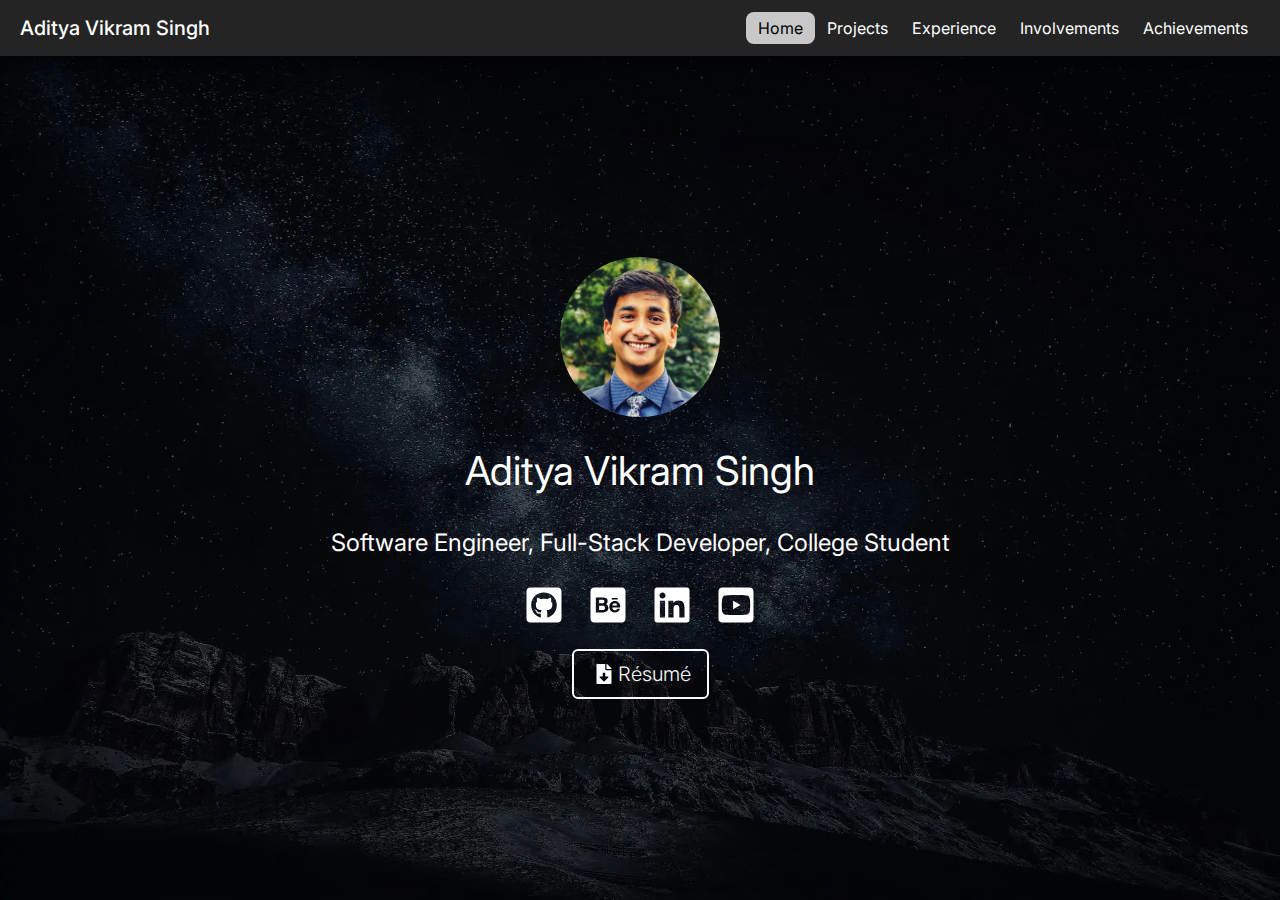
==== index.html @ 149cc564 "modified the project structure and contents" ====
<!doctype html>
<html lang="en">

<head>
    <script async
        type="text/javascript">/*! modernizr 3.6.0 (Custom Build) | MIT *
* https://modernizr.com/download/?-webp-setclasses !*/
            !function (e, A, n) { function o(e, A) { return typeof e === A } function a(e) { var A = u.className, n = l._config.classPrefix || ""; if (c && (A = A.baseVal), l._config.enableJSClass) { var o = new RegExp("(^|\\s)" + n + "no-js(\\s|$)"); A = A.replace(o, "$1" + n + "js$2") } l._config.enableClasses && (A += " " + n + e.join(" " + n), c ? u.className.baseVal = A : u.className = A) } function t(e, A) { if ("object" == typeof e) for (var n in e) f(e, n) && t(n, e[n]); else { var o = (e = e.toLowerCase()).split("."), i = l[o[0]]; if (2 == o.length && (i = i[o[1]]), void 0 !== i) return l; A = "function" == typeof A ? A() : A, 1 == o.length ? l[o[0]] = A : (!l[o[0]] || l[o[0]] instanceof Boolean || (l[o[0]] = new Boolean(l[o[0]])), l[o[0]][o[1]] = A), a([(A && 0 != A ? "" : "no-") + o.join("-")]), l._trigger(e, A) } return l } var i = [], s = [], r = { _version: "3.6.0", _config: { classPrefix: "", enableClasses: !0, enableJSClass: !0, usePrefixes: !0 }, _q: [], on: function (e, A) { var n = this; setTimeout((function () { A(n[e]) }), 0) }, addTest: function (e, A, n) { s.push({ name: e, fn: A, options: n }) }, addAsyncTest: function (e) { s.push({ name: null, fn: e }) } }, l = function () { }; l.prototype = r, l = new l; var f, u = A.documentElement, c = "svg" === u.nodeName.toLowerCase(); !function () { var e = {}.hasOwnProperty; f = o(e, "undefined") || o(e.call, "undefined") ? function (e, A) { return A in e && o(e.constructor.prototype[A], "undefined") } : function (A, n) { return e.call(A, n) } }(), r._l = {}, r.on = function (e, A) { this._l[e] || (this._l[e] = []), this._l[e].push(A), l.hasOwnProperty(e) && setTimeout((function () { l._trigger(e, l[e]) }), 0) }, r._trigger = function (e, A) { if (this._l[e]) { var n = this._l[e]; setTimeout((function () { var e; for (e = 0; e < n.length; e++)(0, n[e])(A) }), 0), delete this._l[e] } }, l._q.push((function () { r.addTest = t })), l.addAsyncTest((function () { function e(e, A, n) { function o(A) { var o = !(!A || "load" !== A.type) && 1 == a.width; t(e, "webp" === e && o ? new Boolean(o) : o), n && n(A) } var a = new Image; a.onerror = o, a.onload = o, a.src = A } var A = [{ uri: "[data-uri]", name: "webp" }, { uri: "[data-uri]", name: "webp.alpha" }, { uri: "[data-uri]", name: "webp.animation" }, { uri: "[data-uri]", name: "webp.lossless" }], n = A.shift(); e(n.name, n.uri, (function (n) { if (n && "load" === n.type) for (var o = 0; o < A.length; o++)e(A[o].name, A[o].uri) })) })), function () { var e, A, n, a, t, r; for (var f in s) if (s.hasOwnProperty(f)) { if (e = [], (A = s[f]).name && (e.push(A.name.toLowerCase()), A.options && A.options.aliases && A.options.aliases.length)) for (n = 0; n < A.options.aliases.length; n++)e.push(A.options.aliases[n].toLowerCase()); for (a = o(A.fn, "function") ? A.fn() : A.fn, t = 0; t < e.length; t++)1 === (r = e[t].split(".")).length ? l[r[0]] = a : (!l[r[0]] || l[r[0]] instanceof Boolean || (l[r[0]] = new Boolean(l[r[0]])), l[r[0]][r[1]] = a), i.push((a ? "" : "no-") + r.join("-")) } }(), a(i), delete r.addTest, delete r.addAsyncTest; for (var p = 0; p < l._q.length; p++)l._q[p](); e.Modernizr = l }(window, document)</script>
    <meta charset="utf-8" />
    <meta name="viewport" content="width=device-width,initial-scale=1" />
    <meta name="author" content="Amila Viraj" />
    <meta name="theme-color" content="#222222" />
    <meta
            name="keywords"
            content="Amila Viraj, Amila Viraj AI, Amila Viraj UB, Amila Viraj UoM, 
            Amila Viraj Buffalo, Amila Viraj New York, Amila Viraj SUNY Buffalo, Amila Viraj USA, 
            Amila Viraj UOM, Amila Viraj Website, Amila V, Amila Lunuwila, Amila Viraj Data Science, 
            Amila Viraj America, Amila Viraj Moratuwa, Amila Viraj Sri Lanka, Amila Viraj Computer Science, 
            Amila Viraj Mathematics"
        />
    <meta name="title" property="og:title" content="Amila Viraj" />
    <meta
            name="description"
            property="og:description"
            content="Amila Viraj. Industrial Engineering - Data Science @ SUNY at Buffalo New York, Senior Lead Engineer - Data Science @ BCommercial Bank of Ceylon PLC, 
            I'm actively searching for a very good opportunity in the field of Data Science, Machine Learning, and Artificial Intelligence in USA."
        />
    <meta property="og:type" content="website" />
    <meta name="image" property="og:image" content="https://www.amilaviraj.me/media/jpg/brooklyn-bridge-me.jpg" />
    <link rel="icon" href="/favicon.ico" />
    <meta name="theme-color" content="#000000" />
    <meta
            name="keywords"
            content="Amila Viraj, Amila Viraj AI, Amila Viraj UB, Amila Viraj UoM, 
            Amila Viraj Buffalo, Amila Viraj New York, Amila Viraj SUNY Buffalo, Amila Viraj USA, 
            Amila Viraj UOM, Amila Viraj Website, Amila V, Amila Lunuwila, Amila Viraj Data Science, 
            Amila Viraj America, Amila Viraj Moratuwa, Amila Viraj Sri Lanka, Amila Viraj Computer Science, 
            Amila Viraj Mathematics"
        />
    <meta
        name="description"
        content="Amila Viraj. Industrial Engineering - Data Science @ SUNY at Buffalo New York, Senior Lead Engineer - Data Science @ BCommercial Bank of Ceylon PLC, 
        I'm actively searching for a very good opportunity in the field of Data Science, Machine Learning, and Artificial Intelligence in USA."
    />
    <link rel="apple-touch-icon" href="/logo192.png" />
    <link rel="manifest" href="/manifest.json" />
    <title>Aditya Vikram Singh</title>
    <script defer="defer" src="/static/js/main.90ce9d5d.js"></script>
    <link href="/static/css/main.d6665fc9.css" rel="stylesheet">
</head>

<body><noscript>You need to enable JavaScript to run this app.</noscript>
    <div id="root"></div>
</body>

</html>
---- static/css/main.d6665fc9.css ----
@charset "UTF-8";@import url(https://fonts.googleapis.com/css2?family=Inter&family=Lexend&display=swap);body{-webkit-font-smoothing:antialiased;-moz-osx-font-smoothing:grayscale;font-family:Inter,sans-serif!important}/*!
 * Bootstrap  v5.2.3 (https://getbootstrap.com/)
 * Copyright 2011-2022 The Bootstrap Authors
 * Copyright 2011-2022 Twitter, Inc.
 * Licensed under MIT (https://github.com/twbs/bootstrap/blob/main/LICENSE)
 */:root{--bs-blue:#0d6efd;--bs-indigo:#6610f2;--bs-purple:#6f42c1;--bs-pink:#d63384;--bs-red:#dc3545;--bs-orange:#fd7e14;--bs-yellow:#ffc107;--bs-green:#198754;--bs-teal:#20c997;--bs-cyan:#0dcaf0;--bs-black:#000;--bs-white:#fff;--bs-gray:#6c757d;--bs-gray-dark:#343a40;--bs-gray-100:#f8f9fa;--bs-gray-200:#e9ecef;--bs-gray-300:#dee2e6;--bs-gray-400:#ced4da;--bs-gray-500:#adb5bd;--bs-gray-600:#6c757d;--bs-gray-700:#495057;--bs-gray-800:#343a40;--bs-gray-900:#212529;--bs-primary:#0d6efd;--bs-secondary:#6c757d;--bs-success:#198754;--bs-info:#0dcaf0;--bs-warning:#ffc107;--bs-danger:#dc3545;--bs-light:#f8f9fa;--bs-dark:#212529;--bs-primary-rgb:13,110,253;--bs-secondary-rgb:108,117,125;--bs-success-rgb:25,135,84;--bs-info-rgb:13,202,240;--bs-warning-rgb:255,193,7;--bs-danger-rgb:220,53,69;--bs-light-rgb:248,249,250;--bs-dark-rgb:33,37,41;--bs-white-rgb:255,255,255;--bs-black-rgb:0,0,0;--bs-body-color-rgb:33,37,41;--bs-body-bg-rgb:255,255,255;--bs-font-sans-serif:system-ui,-apple-system,"Segoe UI",Roboto,"Helvetica Neue","Noto Sans","Liberation Sans",Arial,sans-serif,"Apple Color Emoji","Segoe UI Emoji","Segoe UI Symbol","Noto Color Emoji";--bs-font-monospace:SFMono-Regular,Menlo,Monaco,Consolas,"Liberation Mono","Courier New",monospace;--bs-gradient:linear-gradient(180deg,hsla(0,0%,100%,.15),hsla(0,0%,100%,0));--bs-body-font-family:var(--bs-font-sans-serif);--bs-body-font-size:1rem;--bs-body-font-weight:400;--bs-body-line-height:1.5;--bs-body-color:#212529;--bs-body-bg:#fff;--bs-border-width:1px;--bs-border-style:solid;--bs-border-color:#dee2e6;--bs-border-color-translucent:rgba(0,0,0,.175);--bs-border-radius:0.375rem;--bs-border-radius-sm:0.25rem;--bs-border-radius-lg:0.5rem;--bs-border-radius-xl:1rem;--bs-border-radius-2xl:2rem;--bs-border-radius-pill:50rem;--bs-link-color:#0d6efd;--bs-link-hover-color:#0a58ca;--bs-code-color:#d63384;--bs-highlight-bg:#fff3cd}*,:after,:before{box-sizing:border-box}@media (prefers-reduced-motion:no-preference){:root{scroll-behavior:smooth}}body{-webkit-text-size-adjust:100%;-webkit-tap-highlight-color:transparent;background-color:#fff;background-color:var(--bs-body-bg);color:#212529;color:var(--bs-body-color);font-family:system-ui,-apple-system,Segoe UI,Roboto,Helvetica Neue,Noto Sans,Liberation Sans,Arial,sans-serif,Apple Color Emoji,Segoe UI Emoji,Segoe UI Symbol,Noto Color Emoji;font-family:var(--bs-body-font-family);font-size:1rem;font-size:var(--bs-body-font-size);font-weight:400;font-weight:var(--bs-body-font-weight);line-height:1.5;line-height:var(--bs-body-line-height);margin:0;text-align:var(--bs-body-text-align)}hr{border:0;border-top:1px solid;color:inherit;margin:1rem 0;opacity:.25}.h1,.h2,.h3,.h4,.h5,.h6,h1,h2,h3,h4,h5,h6{font-weight:500;line-height:1.2;margin-bottom:.5rem;margin-top:0}.h1,h1{font-size:calc(1.375rem + 1.5vw)}@media (min-width:1200px){.h1,h1{font-size:2.5rem}}.h2,h2{font-size:calc(1.325rem + .9vw)}@media (min-width:1200px){.h2,h2{font-size:2rem}}.h3,h3{font-size:calc(1.3rem + .6vw)}@media (min-width:1200px){.h3,h3{font-size:1.75rem}}.h4,h4{font-size:calc(1.275rem + .3vw)}@media (min-width:1200px){.h4,h4{font-size:1.5rem}}.h5,h5{font-size:1.25rem}.h6,h6{font-size:1rem}p{margin-bottom:1rem;margin-top:0}abbr[title]{cursor:help;-webkit-text-decoration:underline dotted;text-decoration:underline dotted;-webkit-text-decoration-skip-ink:none;text-decoration-skip-ink:none}address{font-style:normal;line-height:inherit;margin-bottom:1rem}ol,ul{padding-left:2rem}dl,ol,ul{margin-bottom:1rem;margin-top:0}ol ol,ol ul,ul ol,ul ul{margin-bottom:0}dt{font-weight:700}dd{margin-bottom:.5rem;margin-left:0}blockquote{margin:0 0 1rem}b,strong{font-weight:bolder}.small,small{font-size:.875em}.mark,mark{background-color:#fff3cd;background-color:var(--bs-highlight-bg);padding:.1875em}sub,sup{font-size:.75em;line-height:0;position:relative;vertical-align:initial}sub{bottom:-.25em}sup{top:-.5em}a{color:#0d6efd;color:var(--bs-link-color);text-decoration:underline}a:hover{color:#0a58ca;color:var(--bs-link-hover-color)}a:not([href]):not([class]),a:not([href]):not([class]):hover{color:inherit;text-decoration:none}code,kbd,pre,samp{font-family:SFMono-Regular,Menlo,Monaco,Consolas,Liberation Mono,Courier New,monospace;font-family:var(--bs-font-monospace);font-size:1em}pre{display:block;font-size:.875em;margin-bottom:1rem;margin-top:0;overflow:auto}pre code{color:inherit;font-size:inherit;word-break:normal}code{word-wrap:break-word;color:#d63384;color:var(--bs-code-color);font-size:.875em}a>code{color:inherit}kbd{background-color:#212529;background-color:var(--bs-body-color);border-radius:.25rem;color:#fff;color:var(--bs-body-bg);font-size:.875em;padding:.1875rem .375rem}kbd kbd{font-size:1em;padding:0}figure{margin:0 0 1rem}img,svg{vertical-align:middle}table{border-collapse:collapse;caption-side:bottom}caption{color:#6c757d;padding-bottom:.5rem;padding-top:.5rem;text-align:left}th{text-align:inherit;text-align:-webkit-match-parent}tbody,td,tfoot,th,thead,tr{border:0 solid;border-color:inherit}label{display:inline-block}button{border-radius:0}button:focus:not(:focus-visible){outline:0}button,input,optgroup,select,textarea{font-family:inherit;font-size:inherit;line-height:inherit;margin:0}button,select{text-transform:none}[role=button]{cursor:pointer}select{word-wrap:normal}select:disabled{opacity:1}[list]:not([type=date]):not([type=datetime-local]):not([type=month]):not([type=week]):not([type=time])::-webkit-calendar-picker-indicator{display:none!important}[type=button],[type=reset],[type=submit],button{-webkit-appearance:button}[type=button]:not(:disabled),[type=reset]:not(:disabled),[type=submit]:not(:disabled),button:not(:disabled){cursor:pointer}::-moz-focus-inner{border-style:none;padding:0}textarea{resize:vertical}fieldset{border:0;margin:0;min-width:0;padding:0}legend{float:left;font-size:calc(1.275rem + .3vw);line-height:inherit;margin-bottom:.5rem;padding:0;width:100%}@media (min-width:1200px){legend{font-size:1.5rem}}legend+*{clear:left}::-webkit-datetime-edit-day-field,::-webkit-datetime-edit-fields-wrapper,::-webkit-datetime-edit-hour-field,::-webkit-datetime-edit-minute,::-webkit-datetime-edit-month-field,::-webkit-datetime-edit-text,::-webkit-datetime-edit-year-field{padding:0}::-webkit-inner-spin-button{height:auto}[type=search]{-webkit-appearance:textfield;outline-offset:-2px}::-webkit-search-decoration{-webkit-appearance:none}::-webkit-color-swatch-wrapper{padding:0}::-webkit-file-upload-button{-webkit-appearance:button;font:inherit}::file-selector-button{-webkit-appearance:button;font:inherit}output{display:inline-block}iframe{border:0}summary{cursor:pointer;display:list-item}progress{vertical-align:initial}[hidden]{display:none!important}.lead{font-size:1.25rem;font-weight:300}.display-1{font-size:calc(1.625rem + 4.5vw);font-weight:300;line-height:1.2}@media (min-width:1200px){.display-1{font-size:5rem}}.display-2{font-size:calc(1.575rem + 3.9vw);font-weight:300;line-height:1.2}@media (min-width:1200px){.display-2{font-size:4.5rem}}.display-3{font-size:calc(1.525rem + 3.3vw);font-weight:300;line-height:1.2}@media (min-width:1200px){.display-3{font-size:4rem}}.display-4{font-size:calc(1.475rem + 2.7vw);font-weight:300;line-height:1.2}@media (min-width:1200px){.display-4{font-size:3.5rem}}.display-5{font-size:calc(1.425rem + 2.1vw);font-weight:300;line-height:1.2}@media (min-width:1200px){.display-5{font-size:3rem}}.display-6{font-size:calc(1.375rem + 1.5vw);font-weight:300;line-height:1.2}@media (min-width:1200px){.display-6{font-size:2.5rem}}.list-inline,.list-unstyled{list-style:none;padding-left:0}.list-inline-item{display:inline-block}.list-inline-item:not(:last-child){margin-right:.5rem}.initialism{font-size:.875em;text-transform:uppercase}.blockquote{font-size:1.25rem;margin-bottom:1rem}.blockquote>:last-child{margin-bottom:0}.blockquote-footer{color:#6c757d;font-size:.875em;margin-bottom:1rem;margin-top:-1rem}.blockquote-footer:before{content:"— "}.img-fluid,.img-thumbnail{height:auto;max-width:100%}.img-thumbnail{background-color:#fff;border:1px solid #dee2e6;border:1px solid var(--bs-border-color);border-radius:.375rem;padding:.25rem}.figure{display:inline-block}.figure-img{line-height:1;margin-bottom:.5rem}.figure-caption{color:#6c757d;font-size:.875em}.container,.container-fluid,.container-lg,.container-md,.container-sm,.container-xl,.container-xxl{--bs-gutter-x:1.5rem;--bs-gutter-y:0;margin-left:auto;margin-right:auto;padding-left:calc(var(--bs-gutter-x)*.5);padding-right:calc(var(--bs-gutter-x)*.5);width:100%}@media (min-width:576px){.container,.container-sm{max-width:540px}}@media (min-width:768px){.container,.container-md,.container-sm{max-width:720px}}@media (min-width:992px){.container,.container-lg,.container-md,.container-sm{max-width:960px}}@media (min-width:1200px){.container,.container-lg,.container-md,.container-sm,.container-xl{max-width:1140px}}@media (min-width:1400px){.container,.container-lg,.container-md,.container-sm,.container-xl,.container-xxl{max-width:1320px}}.row{--bs-gutter-x:1.5rem;--bs-gutter-y:0;display:flex;flex-wrap:wrap;margin-left:calc(var(--bs-gutter-x)*-.5);margin-right:calc(var(--bs-gutter-x)*-.5);margin-top:calc(var(--bs-gutter-y)*-1)}.row>*{flex-shrink:0;margin-top:var(--bs-gutter-y);max-width:100%;padding-left:calc(var(--bs-gutter-x)*.5);padding-right:calc(var(--bs-gutter-x)*.5);width:100%}.col{flex:1 0}.row-cols-auto>*{flex:0 0 auto;width:auto}.row-cols-1>*{flex:0 0 auto;width:100%}.row-cols-2>*{flex:0 0 auto;width:50%}.row-cols-3>*{flex:0 0 auto;width:33.3333333333%}.row-cols-4>*{flex:0 0 auto;width:25%}.row-cols-5>*{flex:0 0 auto;width:20%}.row-cols-6>*{flex:0 0 auto;width:16.6666666667%}.col-auto{flex:0 0 auto;width:auto}.col-1{flex:0 0 auto;width:8.33333333%}.col-2{flex:0 0 auto;width:16.66666667%}.col-3{flex:0 0 auto;width:25%}.col-4{flex:0 0 auto;width:33.33333333%}.col-5{flex:0 0 auto;width:41.66666667%}.col-6{flex:0 0 auto;width:50%}.col-7{flex:0 0 auto;width:58.33333333%}.col-8{flex:0 0 auto;width:66.66666667%}.col-9{flex:0 0 auto;width:75%}.col-10{flex:0 0 auto;width:83.33333333%}.col-11{flex:0 0 auto;width:91.66666667%}.col-12{flex:0 0 auto;width:100%}.offset-1{margin-left:8.33333333%}.offset-2{margin-left:16.66666667%}.offset-3{margin-left:25%}.offset-4{margin-left:33.33333333%}.offset-5{margin-left:41.66666667%}.offset-6{margin-left:50%}.offset-7{margin-left:58.33333333%}.offset-8{margin-left:66.66666667%}.offset-9{margin-left:75%}.offset-10{margin-left:83.33333333%}.offset-11{margin-left:91.66666667%}.g-0,.gx-0{--bs-gutter-x:0}.g-0,.gy-0{--bs-gutter-y:0}.g-1,.gx-1{--bs-gutter-x:0.25rem}.g-1,.gy-1{--bs-gutter-y:0.25rem}.g-2,.gx-2{--bs-gutter-x:0.5rem}.g-2,.gy-2{--bs-gutter-y:0.5rem}.g-3,.gx-3{--bs-gutter-x:1rem}.g-3,.gy-3{--bs-gutter-y:1rem}.g-4,.gx-4{--bs-gutter-x:1.5rem}.g-4,.gy-4{--bs-gutter-y:1.5rem}.g-5,.gx-5{--bs-gutter-x:3rem}.g-5,.gy-5{--bs-gutter-y:3rem}@media (min-width:576px){.col-sm{flex:1 0}.row-cols-sm-auto>*{flex:0 0 auto;width:auto}.row-cols-sm-1>*{flex:0 0 auto;width:100%}.row-cols-sm-2>*{flex:0 0 auto;width:50%}.row-cols-sm-3>*{flex:0 0 auto;width:33.3333333333%}.row-cols-sm-4>*{flex:0 0 auto;width:25%}.row-cols-sm-5>*{flex:0 0 auto;width:20%}.row-cols-sm-6>*{flex:0 0 auto;width:16.6666666667%}.col-sm-auto{flex:0 0 auto;width:auto}.col-sm-1{flex:0 0 auto;width:8.33333333%}.col-sm-2{flex:0 0 auto;width:16.66666667%}.col-sm-3{flex:0 0 auto;width:25%}.col-sm-4{flex:0 0 auto;width:33.33333333%}.col-sm-5{flex:0 0 auto;width:41.66666667%}.col-sm-6{flex:0 0 auto;width:50%}.col-sm-7{flex:0 0 auto;width:58.33333333%}.col-sm-8{flex:0 0 auto;width:66.66666667%}.col-sm-9{flex:0 0 auto;width:75%}.col-sm-10{flex:0 0 auto;width:83.33333333%}.col-sm-11{flex:0 0 auto;width:91.66666667%}.col-sm-12{flex:0 0 auto;width:100%}.offset-sm-0{margin-left:0}.offset-sm-1{margin-left:8.33333333%}.offset-sm-2{margin-left:16.66666667%}.offset-sm-3{margin-left:25%}.offset-sm-4{margin-left:33.33333333%}.offset-sm-5{margin-left:41.66666667%}.offset-sm-6{margin-left:50%}.offset-sm-7{margin-left:58.33333333%}.offset-sm-8{margin-left:66.66666667%}.offset-sm-9{margin-left:75%}.offset-sm-10{margin-left:83.33333333%}.offset-sm-11{margin-left:91.66666667%}.g-sm-0,.gx-sm-0{--bs-gutter-x:0}.g-sm-0,.gy-sm-0{--bs-gutter-y:0}.g-sm-1,.gx-sm-1{--bs-gutter-x:0.25rem}.g-sm-1,.gy-sm-1{--bs-gutter-y:0.25rem}.g-sm-2,.gx-sm-2{--bs-gutter-x:0.5rem}.g-sm-2,.gy-sm-2{--bs-gutter-y:0.5rem}.g-sm-3,.gx-sm-3{--bs-gutter-x:1rem}.g-sm-3,.gy-sm-3{--bs-gutter-y:1rem}.g-sm-4,.gx-sm-4{--bs-gutter-x:1.5rem}.g-sm-4,.gy-sm-4{--bs-gutter-y:1.5rem}.g-sm-5,.gx-sm-5{--bs-gutter-x:3rem}.g-sm-5,.gy-sm-5{--bs-gutter-y:3rem}}@media (min-width:768px){.col-md{flex:1 0}.row-cols-md-auto>*{flex:0 0 auto;width:auto}.row-cols-md-1>*{flex:0 0 auto;width:100%}.row-cols-md-2>*{flex:0 0 auto;width:50%}.row-cols-md-3>*{flex:0 0 auto;width:33.3333333333%}.row-cols-md-4>*{flex:0 0 auto;width:25%}.row-cols-md-5>*{flex:0 0 auto;width:20%}.row-cols-md-6>*{flex:0 0 auto;width:16.6666666667%}.col-md-auto{flex:0 0 auto;width:auto}.col-md-1{flex:0 0 auto;width:8.33333333%}.col-md-2{flex:0 0 auto;width:16.66666667%}.col-md-3{flex:0 0 auto;width:25%}.col-md-4{flex:0 0 auto;width:33.33333333%}.col-md-5{flex:0 0 auto;width:41.66666667%}.col-md-6{flex:0 0 auto;width:50%}.col-md-7{flex:0 0 auto;width:58.33333333%}.col-md-8{flex:0 0 auto;width:66.66666667%}.col-md-9{flex:0 0 auto;width:75%}.col-md-10{flex:0 0 auto;width:83.33333333%}.col-md-11{flex:0 0 auto;width:91.66666667%}.col-md-12{flex:0 0 auto;width:100%}.offset-md-0{margin-left:0}.offset-md-1{margin-left:8.33333333%}.offset-md-2{margin-left:16.66666667%}.offset-md-3{margin-left:25%}.offset-md-4{margin-left:33.33333333%}.offset-md-5{margin-left:41.66666667%}.offset-md-6{margin-left:50%}.offset-md-7{margin-left:58.33333333%}.offset-md-8{margin-left:66.66666667%}.offset-md-9{margin-left:75%}.offset-md-10{margin-left:83.33333333%}.offset-md-11{margin-left:91.66666667%}.g-md-0,.gx-md-0{--bs-gutter-x:0}.g-md-0,.gy-md-0{--bs-gutter-y:0}.g-md-1,.gx-md-1{--bs-gutter-x:0.25rem}.g-md-1,.gy-md-1{--bs-gutter-y:0.25rem}.g-md-2,.gx-md-2{--bs-gutter-x:0.5rem}.g-md-2,.gy-md-2{--bs-gutter-y:0.5rem}.g-md-3,.gx-md-3{--bs-gutter-x:1rem}.g-md-3,.gy-md-3{--bs-gutter-y:1rem}.g-md-4,.gx-md-4{--bs-gutter-x:1.5rem}.g-md-4,.gy-md-4{--bs-gutter-y:1.5rem}.g-md-5,.gx-md-5{--bs-gutter-x:3rem}.g-md-5,.gy-md-5{--bs-gutter-y:3rem}}@media (min-width:992px){.col-lg{flex:1 0}.row-cols-lg-auto>*{flex:0 0 auto;width:auto}.row-cols-lg-1>*{flex:0 0 auto;width:100%}.row-cols-lg-2>*{flex:0 0 auto;width:50%}.row-cols-lg-3>*{flex:0 0 auto;width:33.3333333333%}.row-cols-lg-4>*{flex:0 0 auto;width:25%}.row-cols-lg-5>*{flex:0 0 auto;width:20%}.row-cols-lg-6>*{flex:0 0 auto;width:16.6666666667%}.col-lg-auto{flex:0 0 auto;width:auto}.col-lg-1{flex:0 0 auto;width:8.33333333%}.col-lg-2{flex:0 0 auto;width:16.66666667%}.col-lg-3{flex:0 0 auto;width:25%}.col-lg-4{flex:0 0 auto;width:33.33333333%}.col-lg-5{flex:0 0 auto;width:41.66666667%}.col-lg-6{flex:0 0 auto;width:50%}.col-lg-7{flex:0 0 auto;width:58.33333333%}.col-lg-8{flex:0 0 auto;width:66.66666667%}.col-lg-9{flex:0 0 auto;width:75%}.col-lg-10{flex:0 0 auto;width:83.33333333%}.col-lg-11{flex:0 0 auto;width:91.66666667%}.col-lg-12{flex:0 0 auto;width:100%}.offset-lg-0{margin-left:0}.offset-lg-1{margin-left:8.33333333%}.offset-lg-2{margin-left:16.66666667%}.offset-lg-3{margin-left:25%}.offset-lg-4{margin-left:33.33333333%}.offset-lg-5{margin-left:41.66666667%}.offset-lg-6{margin-left:50%}.offset-lg-7{margin-left:58.33333333%}.offset-lg-8{margin-left:66.66666667%}.offset-lg-9{margin-left:75%}.offset-lg-10{margin-left:83.33333333%}.offset-lg-11{margin-left:91.66666667%}.g-lg-0,.gx-lg-0{--bs-gutter-x:0}.g-lg-0,.gy-lg-0{--bs-gutter-y:0}.g-lg-1,.gx-lg-1{--bs-gutter-x:0.25rem}.g-lg-1,.gy-lg-1{--bs-gutter-y:0.25rem}.g-lg-2,.gx-lg-2{--bs-gutter-x:0.5rem}.g-lg-2,.gy-lg-2{--bs-gutter-y:0.5rem}.g-lg-3,.gx-lg-3{--bs-gutter-x:1rem}.g-lg-3,.gy-lg-3{--bs-gutter-y:1rem}.g-lg-4,.gx-lg-4{--bs-gutter-x:1.5rem}.g-lg-4,.gy-lg-4{--bs-gutter-y:1.5rem}.g-lg-5,.gx-lg-5{--bs-gutter-x:3rem}.g-lg-5,.gy-lg-5{--bs-gutter-y:3rem}}@media (min-width:1200px){.col-xl{flex:1 0}.row-cols-xl-auto>*{flex:0 0 auto;width:auto}.row-cols-xl-1>*{flex:0 0 auto;width:100%}.row-cols-xl-2>*{flex:0 0 auto;width:50%}.row-cols-xl-3>*{flex:0 0 auto;width:33.3333333333%}.row-cols-xl-4>*{flex:0 0 auto;width:25%}.row-cols-xl-5>*{flex:0 0 auto;width:20%}.row-cols-xl-6>*{flex:0 0 auto;width:16.6666666667%}.col-xl-auto{flex:0 0 auto;width:auto}.col-xl-1{flex:0 0 auto;width:8.33333333%}.col-xl-2{flex:0 0 auto;width:16.66666667%}.col-xl-3{flex:0 0 auto;width:25%}.col-xl-4{flex:0 0 auto;width:33.33333333%}.col-xl-5{flex:0 0 auto;width:41.66666667%}.col-xl-6{flex:0 0 auto;width:50%}.col-xl-7{flex:0 0 auto;width:58.33333333%}.col-xl-8{flex:0 0 auto;width:66.66666667%}.col-xl-9{flex:0 0 auto;width:75%}.col-xl-10{flex:0 0 auto;width:83.33333333%}.col-xl-11{flex:0 0 auto;width:91.66666667%}.col-xl-12{flex:0 0 auto;width:100%}.offset-xl-0{margin-left:0}.offset-xl-1{margin-left:8.33333333%}.offset-xl-2{margin-left:16.66666667%}.offset-xl-3{margin-left:25%}.offset-xl-4{margin-left:33.33333333%}.offset-xl-5{margin-left:41.66666667%}.offset-xl-6{margin-left:50%}.offset-xl-7{margin-left:58.33333333%}.offset-xl-8{margin-left:66.66666667%}.offset-xl-9{margin-left:75%}.offset-xl-10{margin-left:83.33333333%}.offset-xl-11{margin-left:91.66666667%}.g-xl-0,.gx-xl-0{--bs-gutter-x:0}.g-xl-0,.gy-xl-0{--bs-gutter-y:0}.g-xl-1,.gx-xl-1{--bs-gutter-x:0.25rem}.g-xl-1,.gy-xl-1{--bs-gutter-y:0.25rem}.g-xl-2,.gx-xl-2{--bs-gutter-x:0.5rem}.g-xl-2,.gy-xl-2{--bs-gutter-y:0.5rem}.g-xl-3,.gx-xl-3{--bs-gutter-x:1rem}.g-xl-3,.gy-xl-3{--bs-gutter-y:1rem}.g-xl-4,.gx-xl-4{--bs-gutter-x:1.5rem}.g-xl-4,.gy-xl-4{--bs-gutter-y:1.5rem}.g-xl-5,.gx-xl-5{--bs-gutter-x:3rem}.g-xl-5,.gy-xl-5{--bs-gutter-y:3rem}}@media (min-width:1400px){.col-xxl{flex:1 0}.row-cols-xxl-auto>*{flex:0 0 auto;width:auto}.row-cols-xxl-1>*{flex:0 0 auto;width:100%}.row-cols-xxl-2>*{flex:0 0 auto;width:50%}.row-cols-xxl-3>*{flex:0 0 auto;width:33.3333333333%}.row-cols-xxl-4>*{flex:0 0 auto;width:25%}.row-cols-xxl-5>*{flex:0 0 auto;width:20%}.row-cols-xxl-6>*{flex:0 0 auto;width:16.6666666667%}.col-xxl-auto{flex:0 0 auto;width:auto}.col-xxl-1{flex:0 0 auto;width:8.33333333%}.col-xxl-2{flex:0 0 auto;width:16.66666667%}.col-xxl-3{flex:0 0 auto;width:25%}.col-xxl-4{flex:0 0 auto;width:33.33333333%}.col-xxl-5{flex:0 0 auto;width:41.66666667%}.col-xxl-6{flex:0 0 auto;width:50%}.col-xxl-7{flex:0 0 auto;width:58.33333333%}.col-xxl-8{flex:0 0 auto;width:66.66666667%}.col-xxl-9{flex:0 0 auto;width:75%}.col-xxl-10{flex:0 0 auto;width:83.33333333%}.col-xxl-11{flex:0 0 auto;width:91.66666667%}.col-xxl-12{flex:0 0 auto;width:100%}.offset-xxl-0{margin-left:0}.offset-xxl-1{margin-left:8.33333333%}.offset-xxl-2{margin-left:16.66666667%}.offset-xxl-3{margin-left:25%}.offset-xxl-4{margin-left:33.33333333%}.offset-xxl-5{margin-left:41.66666667%}.offset-xxl-6{margin-left:50%}.offset-xxl-7{margin-left:58.33333333%}.offset-xxl-8{margin-left:66.66666667%}.offset-xxl-9{margin-left:75%}.offset-xxl-10{margin-left:83.33333333%}.offset-xxl-11{margin-left:91.66666667%}.g-xxl-0,.gx-xxl-0{--bs-gutter-x:0}.g-xxl-0,.gy-xxl-0{--bs-gutter-y:0}.g-xxl-1,.gx-xxl-1{--bs-gutter-x:0.25rem}.g-xxl-1,.gy-xxl-1{--bs-gutter-y:0.25rem}.g-xxl-2,.gx-xxl-2{--bs-gutter-x:0.5rem}.g-xxl-2,.gy-xxl-2{--bs-gutter-y:0.5rem}.g-xxl-3,.gx-xxl-3{--bs-gutter-x:1rem}.g-xxl-3,.gy-xxl-3{--bs-gutter-y:1rem}.g-xxl-4,.gx-xxl-4{--bs-gutter-x:1.5rem}.g-xxl-4,.gy-xxl-4{--bs-gutter-y:1.5rem}.g-xxl-5,.gx-xxl-5{--bs-gutter-x:3rem}.g-xxl-5,.gy-xxl-5{--bs-gutter-y:3rem}}.table{--bs-table-color:var(--bs-body-color);--bs-table-bg:transparent;--bs-table-border-color:var(--bs-border-color);--bs-table-accent-bg:transparent;--bs-table-striped-color:var(--bs-body-color);--bs-table-striped-bg:rgba(0,0,0,.05);--bs-table-active-color:var(--bs-body-color);--bs-table-active-bg:rgba(0,0,0,.1);--bs-table-hover-color:var(--bs-body-color);--bs-table-hover-bg:rgba(0,0,0,.075);border-color:var(--bs-table-border-color);color:var(--bs-table-color);margin-bottom:1rem;vertical-align:top;width:100%}.table>:not(caption)>*>*{background-color:var(--bs-table-bg);border-bottom-width:1px;box-shadow:inset 0 0 0 9999px var(--bs-table-accent-bg);padding:.5rem}.table>tbody{vertical-align:inherit}.table>thead{vertical-align:bottom}.table-group-divider{border-top:2px solid}.caption-top{caption-side:top}.table-sm>:not(caption)>*>*{padding:.25rem}.table-bordered>:not(caption)>*{border-width:1px 0}.table-bordered>:not(caption)>*>*{border-width:0 1px}.table-borderless>:not(caption)>*>*{border-bottom-width:0}.table-borderless>:not(:first-child){border-top-width:0}.table-striped-columns>:not(caption)>tr>:nth-child(2n),.table-striped>tbody>tr:nth-of-type(odd)>*{--bs-table-accent-bg:var(--bs-table-striped-bg);color:var(--bs-table-striped-color)}.table-active{--bs-table-accent-bg:var(--bs-table-active-bg);color:var(--bs-table-active-color)}.table-hover>tbody>tr:hover>*{--bs-table-accent-bg:var(--bs-table-hover-bg);color:var(--bs-table-hover-color)}.table-primary{--bs-table-color:#000;--bs-table-bg:#cfe2ff;--bs-table-border-color:#bacbe6;--bs-table-striped-bg:#c5d7f2;--bs-table-striped-color:#000;--bs-table-active-bg:#bacbe6;--bs-table-active-color:#000;--bs-table-hover-bg:#bfd1ec;--bs-table-hover-color:#000}.table-primary,.table-secondary{border-color:var(--bs-table-border-color);color:var(--bs-table-color)}.table-secondary{--bs-table-color:#000;--bs-table-bg:#e2e3e5;--bs-table-border-color:#cbccce;--bs-table-striped-bg:#d7d8da;--bs-table-striped-color:#000;--bs-table-active-bg:#cbccce;--bs-table-active-color:#000;--bs-table-hover-bg:#d1d2d4;--bs-table-hover-color:#000}.table-success{--bs-table-color:#000;--bs-table-bg:#d1e7dd;--bs-table-border-color:#bcd0c7;--bs-table-striped-bg:#c7dbd2;--bs-table-striped-color:#000;--bs-table-active-bg:#bcd0c7;--bs-table-active-color:#000;--bs-table-hover-bg:#c1d6cc;--bs-table-hover-color:#000}.table-info,.table-success{border-color:var(--bs-table-border-color);color:var(--bs-table-color)}.table-info{--bs-table-color:#000;--bs-table-bg:#cff4fc;--bs-table-border-color:#badce3;--bs-table-striped-bg:#c5e8ef;--bs-table-striped-color:#000;--bs-table-active-bg:#badce3;--bs-table-active-color:#000;--bs-table-hover-bg:#bfe2e9;--bs-table-hover-color:#000}.table-warning{--bs-table-color:#000;--bs-table-bg:#fff3cd;--bs-table-border-color:#e6dbb9;--bs-table-striped-bg:#f2e7c3;--bs-table-striped-color:#000;--bs-table-active-bg:#e6dbb9;--bs-table-active-color:#000;--bs-table-hover-bg:#ece1be;--bs-table-hover-color:#000}.table-danger,.table-warning{border-color:var(--bs-table-border-color);color:var(--bs-table-color)}.table-danger{--bs-table-color:#000;--bs-table-bg:#f8d7da;--bs-table-border-color:#dfc2c4;--bs-table-striped-bg:#eccccf;--bs-table-striped-color:#000;--bs-table-active-bg:#dfc2c4;--bs-table-active-color:#000;--bs-table-hover-bg:#e5c7ca;--bs-table-hover-color:#000}.table-light{--bs-table-color:#000;--bs-table-bg:#f8f9fa;--bs-table-border-color:#dfe0e1;--bs-table-striped-bg:#ecedee;--bs-table-striped-color:#000;--bs-table-active-bg:#dfe0e1;--bs-table-active-color:#000;--bs-table-hover-bg:#e5e6e7;--bs-table-hover-color:#000}.table-dark,.table-light{border-color:var(--bs-table-border-color);color:var(--bs-table-color)}.table-dark{--bs-table-color:#fff;--bs-table-bg:#212529;--bs-table-border-color:#373b3e;--bs-table-striped-bg:#2c3034;--bs-table-striped-color:#fff;--bs-table-active-bg:#373b3e;--bs-table-active-color:#fff;--bs-table-hover-bg:#323539;--bs-table-hover-color:#fff}.table-responsive{-webkit-overflow-scrolling:touch;overflow-x:auto}@media (max-width:575.98px){.table-responsive-sm{-webkit-overflow-scrolling:touch;overflow-x:auto}}@media (max-width:767.98px){.table-responsive-md{-webkit-overflow-scrolling:touch;overflow-x:auto}}@media (max-width:991.98px){.table-responsive-lg{-webkit-overflow-scrolling:touch;overflow-x:auto}}@media (max-width:1199.98px){.table-responsive-xl{-webkit-overflow-scrolling:touch;overflow-x:auto}}@media (max-width:1399.98px){.table-responsive-xxl{-webkit-overflow-scrolling:touch;overflow-x:auto}}.form-label{margin-bottom:.5rem}.col-form-label{font-size:inherit;line-height:1.5;margin-bottom:0;padding-bottom:calc(.375rem + 1px);padding-top:calc(.375rem + 1px)}.col-form-label-lg{font-size:1.25rem;padding-bottom:calc(.5rem + 1px);padding-top:calc(.5rem + 1px)}.col-form-label-sm{font-size:.875rem;padding-bottom:calc(.25rem + 1px);padding-top:calc(.25rem + 1px)}.form-text{color:#6c757d;font-size:.875em;margin-top:.25rem}.form-control{-webkit-appearance:none;appearance:none;background-clip:padding-box;background-color:#fff;border:1px solid #ced4da;border-radius:.375rem;color:#212529;display:block;font-size:1rem;font-weight:400;line-height:1.5;padding:.375rem .75rem;transition:border-color .15s ease-in-out,box-shadow .15s ease-in-out;width:100%}@media (prefers-reduced-motion:reduce){.form-control{transition:none}}.form-control[type=file]{overflow:hidden}.form-control[type=file]:not(:disabled):not([readonly]){cursor:pointer}.form-control:focus{background-color:#fff;border-color:#86b7fe;box-shadow:0 0 0 .25rem rgba(13,110,253,.25);color:#212529;outline:0}.form-control::-webkit-date-and-time-value{height:1.5em}.form-control::-webkit-input-placeholder{color:#6c757d;opacity:1}.form-control::placeholder{color:#6c757d;opacity:1}.form-control:disabled{background-color:#e9ecef;opacity:1}.form-control::-webkit-file-upload-button{-webkit-margin-end:.75rem;background-color:#e9ecef;border:0 solid;border-color:inherit;border-inline-end-width:1px;border-radius:0;color:#212529;margin:-.375rem -.75rem;margin-inline-end:.75rem;padding:.375rem .75rem;pointer-events:none;-webkit-transition:color .15s ease-in-out,background-color .15s ease-in-out,border-color .15s ease-in-out,box-shadow .15s ease-in-out;transition:color .15s ease-in-out,background-color .15s ease-in-out,border-color .15s ease-in-out,box-shadow .15s ease-in-out}.form-control::file-selector-button{-webkit-margin-end:.75rem;background-color:#e9ecef;border:0 solid;border-color:inherit;border-inline-end-width:1px;border-radius:0;color:#212529;margin:-.375rem -.75rem;margin-inline-end:.75rem;padding:.375rem .75rem;pointer-events:none;transition:color .15s ease-in-out,background-color .15s ease-in-out,border-color .15s ease-in-out,box-shadow .15s ease-in-out}@media (prefers-reduced-motion:reduce){.form-control::-webkit-file-upload-button{-webkit-transition:none;transition:none}.form-control::file-selector-button{transition:none}}.form-control:hover:not(:disabled):not([readonly])::-webkit-file-upload-button{background-color:#dde0e3}.form-control:hover:not(:disabled):not([readonly])::file-selector-button{background-color:#dde0e3}.form-control-plaintext{background-color:initial;border:solid transparent;border-width:1px 0;color:#212529;display:block;line-height:1.5;margin-bottom:0;padding:.375rem 0;width:100%}.form-control-plaintext:focus{outline:0}.form-control-plaintext.form-control-lg,.form-control-plaintext.form-control-sm{padding-left:0;padding-right:0}.form-control-sm{border-radius:.25rem;font-size:.875rem;min-height:calc(1.5em + .5rem + 2px);padding:.25rem .5rem}.form-control-sm::-webkit-file-upload-button{-webkit-margin-end:.5rem;margin:-.25rem -.5rem;margin-inline-end:.5rem;padding:.25rem .5rem}.form-control-sm::file-selector-button{-webkit-margin-end:.5rem;margin:-.25rem -.5rem;margin-inline-end:.5rem;padding:.25rem .5rem}.form-control-lg{border-radius:.5rem;font-size:1.25rem;min-height:calc(1.5em + 1rem + 2px);padding:.5rem 1rem}.form-control-lg::-webkit-file-upload-button{-webkit-margin-end:1rem;margin:-.5rem -1rem;margin-inline-end:1rem;padding:.5rem 1rem}.form-control-lg::file-selector-button{-webkit-margin-end:1rem;margin:-.5rem -1rem;margin-inline-end:1rem;padding:.5rem 1rem}textarea.form-control{min-height:calc(1.5em + .75rem + 2px)}textarea.form-control-sm{min-height:calc(1.5em + .5rem + 2px)}textarea.form-control-lg{min-height:calc(1.5em + 1rem + 2px)}.form-control-color{height:calc(1.5em + .75rem + 2px);padding:.375rem;width:3rem}.form-control-color:not(:disabled):not([readonly]){cursor:pointer}.form-control-color::-moz-color-swatch{border:0!important;border-radius:.375rem}.form-control-color::-webkit-color-swatch{border-radius:.375rem}.form-control-color.form-control-sm{height:calc(1.5em + .5rem + 2px)}.form-control-color.form-control-lg{height:calc(1.5em + 1rem + 2px)}.form-select{-moz-padding-start:calc(.75rem - 3px);-webkit-appearance:none;appearance:none;background-color:#fff;background-image:url("data:image/svg+xml;charset=utf-8,%3Csvg xmlns='http://www.w3.org/2000/svg' viewBox='0 0 16 16'%3E%3Cpath fill='none' stroke='%23343a40' stroke-linecap='round' stroke-linejoin='round' stroke-width='2' d='m2 5 6 6 6-6'/%3E%3C/svg%3E");background-position:right .75rem center;background-repeat:no-repeat;background-size:16px 12px;border:1px solid #ced4da;border-radius:.375rem;color:#212529;display:block;font-size:1rem;font-weight:400;line-height:1.5;padding:.375rem 2.25rem .375rem .75rem;transition:border-color .15s ease-in-out,box-shadow .15s ease-in-out;width:100%}@media (prefers-reduced-motion:reduce){.form-select{transition:none}}.form-select:focus{border-color:#86b7fe;box-shadow:0 0 0 .25rem rgba(13,110,253,.25);outline:0}.form-select[multiple],.form-select[size]:not([size="1"]){background-image:none;padding-right:.75rem}.form-select:disabled{background-color:#e9ecef}.form-select:-moz-focusring{color:transparent;text-shadow:0 0 0 #212529}.form-select-sm{border-radius:.25rem;font-size:.875rem;padding-bottom:.25rem;padding-left:.5rem;padding-top:.25rem}.form-select-lg{border-radius:.5rem;font-size:1.25rem;padding-bottom:.5rem;padding-left:1rem;padding-top:.5rem}.form-check{display:block;margin-bottom:.125rem;min-height:1.5rem;padding-left:1.5em}.form-check .form-check-input{float:left;margin-left:-1.5em}.form-check-reverse{padding-left:0;padding-right:1.5em;text-align:right}.form-check-reverse .form-check-input{float:right;margin-left:0;margin-right:-1.5em}.form-check-input{-webkit-appearance:none;appearance:none;background-color:#fff;background-position:50%;background-repeat:no-repeat;background-size:contain;border:1px solid rgba(0,0,0,.25);height:1em;margin-top:.25em;-webkit-print-color-adjust:exact;print-color-adjust:exact;vertical-align:top;width:1em}.form-check-input[type=checkbox]{border-radius:.25em}.form-check-input[type=radio]{border-radius:50%}.form-check-input:active{-webkit-filter:brightness(90%);filter:brightness(90%)}.form-check-input:focus{border-color:#86b7fe;box-shadow:0 0 0 .25rem rgba(13,110,253,.25);outline:0}.form-check-input:checked{background-color:#0d6efd;border-color:#0d6efd}.form-check-input:checked[type=checkbox]{background-image:url("data:image/svg+xml;charset=utf-8,%3Csvg xmlns='http://www.w3.org/2000/svg' viewBox='0 0 20 20'%3E%3Cpath fill='none' stroke='%23fff' stroke-linecap='round' stroke-linejoin='round' stroke-width='3' d='m6 10 3 3 6-6'/%3E%3C/svg%3E")}.form-check-input:checked[type=radio]{background-image:url("data:image/svg+xml;charset=utf-8,%3Csvg xmlns='http://www.w3.org/2000/svg' viewBox='-4 -4 8 8'%3E%3Ccircle r='2' fill='%23fff'/%3E%3C/svg%3E")}.form-check-input[type=checkbox]:indeterminate{background-color:#0d6efd;background-image:url("data:image/svg+xml;charset=utf-8,%3Csvg xmlns='http://www.w3.org/2000/svg' viewBox='0 0 20 20'%3E%3Cpath fill='none' stroke='%23fff' stroke-linecap='round' stroke-linejoin='round' stroke-width='3' d='M6 10h8'/%3E%3C/svg%3E");border-color:#0d6efd}.form-check-input:disabled{-webkit-filter:none;filter:none;opacity:.5;pointer-events:none}.form-check-input:disabled~.form-check-label,.form-check-input[disabled]~.form-check-label{cursor:default;opacity:.5}.form-switch{padding-left:2.5em}.form-switch .form-check-input{background-image:url("data:image/svg+xml;charset=utf-8,%3Csvg xmlns='http://www.w3.org/2000/svg' viewBox='-4 -4 8 8'%3E%3Ccircle r='3' fill='rgba(0, 0, 0, 0.25)'/%3E%3C/svg%3E");background-position:0;border-radius:2em;margin-left:-2.5em;transition:background-position .15s ease-in-out;width:2em}@media (prefers-reduced-motion:reduce){.form-switch .form-check-input{transition:none}}.form-switch .form-check-input:focus{background-image:url("data:image/svg+xml;charset=utf-8,%3Csvg xmlns='http://www.w3.org/2000/svg' viewBox='-4 -4 8 8'%3E%3Ccircle r='3' fill='%2386b7fe'/%3E%3C/svg%3E")}.form-switch .form-check-input:checked{background-image:url("data:image/svg+xml;charset=utf-8,%3Csvg xmlns='http://www.w3.org/2000/svg' viewBox='-4 -4 8 8'%3E%3Ccircle r='3' fill='%23fff'/%3E%3C/svg%3E");background-position:100%}.form-switch.form-check-reverse{padding-left:0;padding-right:2.5em}.form-switch.form-check-reverse .form-check-input{margin-left:0;margin-right:-2.5em}.form-check-inline{display:inline-block;margin-right:1rem}.btn-check{clip:rect(0,0,0,0);pointer-events:none;position:absolute}.btn-check:disabled+.btn,.btn-check[disabled]+.btn{-webkit-filter:none;filter:none;opacity:.65;pointer-events:none}.form-range{-webkit-appearance:none;appearance:none;background-color:initial;height:1.5rem;padding:0;width:100%}.form-range:focus{outline:0}.form-range:focus::-webkit-slider-thumb{box-shadow:0 0 0 1px #fff,0 0 0 .25rem rgba(13,110,253,.25)}.form-range:focus::-moz-range-thumb{box-shadow:0 0 0 1px #fff,0 0 0 .25rem rgba(13,110,253,.25)}.form-range::-moz-focus-outer{border:0}.form-range::-webkit-slider-thumb{-webkit-appearance:none;appearance:none;background-color:#0d6efd;border:0;border-radius:1rem;height:1rem;margin-top:-.25rem;-webkit-transition:background-color .15s ease-in-out,border-color .15s ease-in-out,box-shadow .15s ease-in-out;transition:background-color .15s ease-in-out,border-color .15s ease-in-out,box-shadow .15s ease-in-out;width:1rem}@media (prefers-reduced-motion:reduce){.form-range::-webkit-slider-thumb{-webkit-transition:none;transition:none}}.form-range::-webkit-slider-thumb:active{background-color:#b6d4fe}.form-range::-webkit-slider-runnable-track{background-color:#dee2e6;border-color:transparent;border-radius:1rem;color:transparent;cursor:pointer;height:.5rem;width:100%}.form-range::-moz-range-thumb{appearance:none;background-color:#0d6efd;border:0;border-radius:1rem;height:1rem;-moz-transition:background-color .15s ease-in-out,border-color .15s ease-in-out,box-shadow .15s ease-in-out;transition:background-color .15s ease-in-out,border-color .15s ease-in-out,box-shadow .15s ease-in-out;width:1rem}@media (prefers-reduced-motion:reduce){.form-range::-moz-range-thumb{-moz-transition:none;transition:none}}.form-range::-moz-range-thumb:active{background-color:#b6d4fe}.form-range::-moz-range-track{background-color:#dee2e6;border-color:transparent;border-radius:1rem;color:transparent;cursor:pointer;height:.5rem;width:100%}.form-range:disabled{pointer-events:none}.form-range:disabled::-webkit-slider-thumb{background-color:#adb5bd}.form-range:disabled::-moz-range-thumb{background-color:#adb5bd}.form-floating{position:relative}.form-floating>.form-control,.form-floating>.form-control-plaintext,.form-floating>.form-select{height:calc(3.5rem + 2px);line-height:1.25}.form-floating>label{border:1px solid transparent;height:100%;left:0;overflow:hidden;padding:1rem .75rem;pointer-events:none;position:absolute;text-align:start;text-overflow:ellipsis;top:0;-webkit-transform-origin:0 0;transform-origin:0 0;transition:opacity .1s ease-in-out,-webkit-transform .1s ease-in-out;transition:opacity .1s ease-in-out,transform .1s ease-in-out;transition:opacity .1s ease-in-out,transform .1s ease-in-out,-webkit-transform .1s ease-in-out;white-space:nowrap;width:100%}@media (prefers-reduced-motion:reduce){.form-floating>label{transition:none}}.form-floating>.form-control,.form-floating>.form-control-plaintext{padding:1rem .75rem}.form-floating>.form-control-plaintext::-webkit-input-placeholder,.form-floating>.form-control::-webkit-input-placeholder{color:transparent}.form-floating>.form-control-plaintext::placeholder,.form-floating>.form-control::placeholder{color:transparent}.form-floating>.form-control-plaintext:focus,.form-floating>.form-control-plaintext:not(:placeholder-shown),.form-floating>.form-control:focus,.form-floating>.form-control:not(:placeholder-shown){padding-bottom:.625rem;padding-top:1.625rem}.form-floating>.form-control-plaintext:-webkit-autofill,.form-floating>.form-control:-webkit-autofill{padding-bottom:.625rem;padding-top:1.625rem}.form-floating>.form-select{padding-bottom:.625rem;padding-top:1.625rem}.form-floating>.form-control-plaintext~label,.form-floating>.form-control:focus~label,.form-floating>.form-control:not(:placeholder-shown)~label,.form-floating>.form-select~label{opacity:.65;-webkit-transform:scale(.85) translateY(-.5rem) translateX(.15rem);transform:scale(.85) translateY(-.5rem) translateX(.15rem)}.form-floating>.form-control:-webkit-autofill~label{opacity:.65;-webkit-transform:scale(.85) translateY(-.5rem) translateX(.15rem);transform:scale(.85) translateY(-.5rem) translateX(.15rem)}.form-floating>.form-control-plaintext~label{border-width:1px 0}.input-group{align-items:stretch;display:flex;flex-wrap:wrap;position:relative;width:100%}.input-group>.form-control,.input-group>.form-floating,.input-group>.form-select{flex:1 1 auto;min-width:0;position:relative;width:1%}.input-group>.form-control:focus,.input-group>.form-floating:focus-within,.input-group>.form-select:focus{z-index:5}.input-group .btn{position:relative;z-index:2}.input-group .btn:focus{z-index:5}.input-group-text{align-items:center;background-color:#e9ecef;border:1px solid #ced4da;border-radius:.375rem;color:#212529;display:flex;font-size:1rem;font-weight:400;line-height:1.5;padding:.375rem .75rem;text-align:center;white-space:nowrap}.input-group-lg>.btn,.input-group-lg>.form-control,.input-group-lg>.form-select,.input-group-lg>.input-group-text{border-radius:.5rem;font-size:1.25rem;padding:.5rem 1rem}.input-group-sm>.btn,.input-group-sm>.form-control,.input-group-sm>.form-select,.input-group-sm>.input-group-text{border-radius:.25rem;font-size:.875rem;padding:.25rem .5rem}.input-group-lg>.form-select,.input-group-sm>.form-select{padding-right:3rem}.input-group.has-validation>.dropdown-toggle:nth-last-child(n+4),.input-group.has-validation>.form-floating:nth-last-child(n+3)>.form-control,.input-group.has-validation>.form-floating:nth-last-child(n+3)>.form-select,.input-group.has-validation>:nth-last-child(n+3):not(.dropdown-toggle):not(.dropdown-menu):not(.form-floating),.input-group:not(.has-validation)>.dropdown-toggle:nth-last-child(n+3),.input-group:not(.has-validation)>.form-floating:not(:last-child)>.form-control,.input-group:not(.has-validation)>.form-floating:not(:last-child)>.form-select,.input-group:not(.has-validation)>:not(:last-child):not(.dropdown-toggle):not(.dropdown-menu):not(.form-floating){border-bottom-right-radius:0;border-top-right-radius:0}.input-group>:not(:first-child):not(.dropdown-menu):not(.valid-tooltip):not(.valid-feedback):not(.invalid-tooltip):not(.invalid-feedback){border-bottom-left-radius:0;border-top-left-radius:0;margin-left:-1px}.input-group>.form-floating:not(:first-child)>.form-control,.input-group>.form-floating:not(:first-child)>.form-select{border-bottom-left-radius:0;border-top-left-radius:0}.valid-feedback{color:#198754;display:none;font-size:.875em;margin-top:.25rem;width:100%}.valid-tooltip{background-color:rgba(25,135,84,.9);border-radius:.375rem;color:#fff;display:none;font-size:.875rem;margin-top:.1rem;max-width:100%;padding:.25rem .5rem;position:absolute;top:100%;z-index:5}.is-valid~.valid-feedback,.is-valid~.valid-tooltip,.was-validated :valid~.valid-feedback,.was-validated :valid~.valid-tooltip{display:block}.form-control.is-valid,.was-validated .form-control:valid{background-image:url("data:image/svg+xml;charset=utf-8,%3Csvg xmlns='http://www.w3.org/2000/svg' viewBox='0 0 8 8'%3E%3Cpath fill='%23198754' d='M2.3 6.73.6 4.53c-.4-1.04.46-1.4 1.1-.8l1.1 1.4 3.4-3.8c.6-.63 1.6-.27 1.2.7l-4 4.6c-.43.5-.8.4-1.1.1z'/%3E%3C/svg%3E");background-position:right calc(.375em + .1875rem) center;background-repeat:no-repeat;background-size:calc(.75em + .375rem) calc(.75em + .375rem);border-color:#198754;padding-right:calc(1.5em + .75rem)}.form-control.is-valid:focus,.was-validated .form-control:valid:focus{border-color:#198754;box-shadow:0 0 0 .25rem rgba(25,135,84,.25)}.was-validated textarea.form-control:valid,textarea.form-control.is-valid{background-position:top calc(.375em + .1875rem) right calc(.375em + .1875rem);padding-right:calc(1.5em + .75rem)}.form-select.is-valid,.was-validated .form-select:valid{border-color:#198754}.form-select.is-valid:not([multiple]):not([size]),.form-select.is-valid:not([multiple])[size="1"],.was-validated .form-select:valid:not([multiple]):not([size]),.was-validated .form-select:valid:not([multiple])[size="1"]{background-image:url("data:image/svg+xml;charset=utf-8,%3Csvg xmlns='http://www.w3.org/2000/svg' viewBox='0 0 16 16'%3E%3Cpath fill='none' stroke='%23343a40' stroke-linecap='round' stroke-linejoin='round' stroke-width='2' d='m2 5 6 6 6-6'/%3E%3C/svg%3E"),url("data:image/svg+xml;charset=utf-8,%3Csvg xmlns='http://www.w3.org/2000/svg' viewBox='0 0 8 8'%3E%3Cpath fill='%23198754' d='M2.3 6.73.6 4.53c-.4-1.04.46-1.4 1.1-.8l1.1 1.4 3.4-3.8c.6-.63 1.6-.27 1.2.7l-4 4.6c-.43.5-.8.4-1.1.1z'/%3E%3C/svg%3E");background-position:right .75rem center,center right 2.25rem;background-size:16px 12px,calc(.75em + .375rem) calc(.75em + .375rem);padding-right:4.125rem}.form-select.is-valid:focus,.was-validated .form-select:valid:focus{border-color:#198754;box-shadow:0 0 0 .25rem rgba(25,135,84,.25)}.form-control-color.is-valid,.was-validated .form-control-color:valid{width:calc(3.75rem + 1.5em)}.form-check-input.is-valid,.was-validated .form-check-input:valid{border-color:#198754}.form-check-input.is-valid:checked,.was-validated .form-check-input:valid:checked{background-color:#198754}.form-check-input.is-valid:focus,.was-validated .form-check-input:valid:focus{box-shadow:0 0 0 .25rem rgba(25,135,84,.25)}.form-check-input.is-valid~.form-check-label,.was-validated .form-check-input:valid~.form-check-label{color:#198754}.form-check-inline .form-check-input~.valid-feedback{margin-left:.5em}.input-group>.form-control:not(:focus).is-valid,.input-group>.form-floating:not(:focus-within).is-valid,.input-group>.form-select:not(:focus).is-valid,.was-validated .input-group>.form-control:not(:focus):valid,.was-validated .input-group>.form-floating:not(:focus-within):valid,.was-validated .input-group>.form-select:not(:focus):valid{z-index:3}.invalid-feedback{color:#dc3545;display:none;font-size:.875em;margin-top:.25rem;width:100%}.invalid-tooltip{background-color:rgba(220,53,69,.9);border-radius:.375rem;color:#fff;display:none;font-size:.875rem;margin-top:.1rem;max-width:100%;padding:.25rem .5rem;position:absolute;top:100%;z-index:5}.is-invalid~.invalid-feedback,.is-invalid~.invalid-tooltip,.was-validated :invalid~.invalid-feedback,.was-validated :invalid~.invalid-tooltip{display:block}.form-control.is-invalid,.was-validated .form-control:invalid{background-image:url("data:image/svg+xml;charset=utf-8,%3Csvg xmlns='http://www.w3.org/2000/svg' width='12' height='12' fill='none' stroke='%23dc3545'%3E%3Ccircle cx='6' cy='6' r='4.5'/%3E%3Cpath stroke-linejoin='round' d='M5.8 3.6h.4L6 6.5z'/%3E%3Ccircle cx='6' cy='8.2' r='.6' fill='%23dc3545' stroke='none'/%3E%3C/svg%3E");background-position:right calc(.375em + .1875rem) center;background-repeat:no-repeat;background-size:calc(.75em + .375rem) calc(.75em + .375rem);border-color:#dc3545;padding-right:calc(1.5em + .75rem)}.form-control.is-invalid:focus,.was-validated .form-control:invalid:focus{border-color:#dc3545;box-shadow:0 0 0 .25rem rgba(220,53,69,.25)}.was-validated textarea.form-control:invalid,textarea.form-control.is-invalid{background-position:top calc(.375em + .1875rem) right calc(.375em + .1875rem);padding-right:calc(1.5em + .75rem)}.form-select.is-invalid,.was-validated .form-select:invalid{border-color:#dc3545}.form-select.is-invalid:not([multiple]):not([size]),.form-select.is-invalid:not([multiple])[size="1"],.was-validated .form-select:invalid:not([multiple]):not([size]),.was-validated .form-select:invalid:not([multiple])[size="1"]{background-image:url("data:image/svg+xml;charset=utf-8,%3Csvg xmlns='http://www.w3.org/2000/svg' viewBox='0 0 16 16'%3E%3Cpath fill='none' stroke='%23343a40' stroke-linecap='round' stroke-linejoin='round' stroke-width='2' d='m2 5 6 6 6-6'/%3E%3C/svg%3E"),url("data:image/svg+xml;charset=utf-8,%3Csvg xmlns='http://www.w3.org/2000/svg' width='12' height='12' fill='none' stroke='%23dc3545'%3E%3Ccircle cx='6' cy='6' r='4.5'/%3E%3Cpath stroke-linejoin='round' d='M5.8 3.6h.4L6 6.5z'/%3E%3Ccircle cx='6' cy='8.2' r='.6' fill='%23dc3545' stroke='none'/%3E%3C/svg%3E");background-position:right .75rem center,center right 2.25rem;background-size:16px 12px,calc(.75em + .375rem) calc(.75em + .375rem);padding-right:4.125rem}.form-select.is-invalid:focus,.was-validated .form-select:invalid:focus{border-color:#dc3545;box-shadow:0 0 0 .25rem rgba(220,53,69,.25)}.form-control-color.is-invalid,.was-validated .form-control-color:invalid{width:calc(3.75rem + 1.5em)}.form-check-input.is-invalid,.was-validated .form-check-input:invalid{border-color:#dc3545}.form-check-input.is-invalid:checked,.was-validated .form-check-input:invalid:checked{background-color:#dc3545}.form-check-input.is-invalid:focus,.was-validated .form-check-input:invalid:focus{box-shadow:0 0 0 .25rem rgba(220,53,69,.25)}.form-check-input.is-invalid~.form-check-label,.was-validated .form-check-input:invalid~.form-check-label{color:#dc3545}.form-check-inline .form-check-input~.invalid-feedback{margin-left:.5em}.input-group>.form-control:not(:focus).is-invalid,.input-group>.form-floating:not(:focus-within).is-invalid,.input-group>.form-select:not(:focus).is-invalid,.was-validated .input-group>.form-control:not(:focus):invalid,.was-validated .input-group>.form-floating:not(:focus-within):invalid,.was-validated .input-group>.form-select:not(:focus):invalid{z-index:4}.btn{--bs-btn-padding-x:0.75rem;--bs-btn-padding-y:0.375rem;--bs-btn-font-family: ;--bs-btn-font-size:1rem;--bs-btn-font-weight:400;--bs-btn-line-height:1.5;--bs-btn-color:#212529;--bs-btn-bg:transparent;--bs-btn-border-width:1px;--bs-btn-border-color:transparent;--bs-btn-border-radius:0.375rem;--bs-btn-hover-border-color:transparent;--bs-btn-box-shadow:inset 0 1px 0 hsla(0,0%,100%,.15),0 1px 1px rgba(0,0,0,.075);--bs-btn-disabled-opacity:0.65;--bs-btn-focus-box-shadow:0 0 0 0.25rem rgba(var(--bs-btn-focus-shadow-rgb),.5);background-color:var(--bs-btn-bg);border:var(--bs-btn-border-width) solid var(--bs-btn-border-color);border-radius:var(--bs-btn-border-radius);color:var(--bs-btn-color);cursor:pointer;display:inline-block;font-family:var(--bs-btn-font-family);font-size:var(--bs-btn-font-size);font-weight:var(--bs-btn-font-weight);line-height:var(--bs-btn-line-height);padding:var(--bs-btn-padding-y) var(--bs-btn-padding-x);text-align:center;text-decoration:none;transition:color .15s ease-in-out,background-color .15s ease-in-out,border-color .15s ease-in-out,box-shadow .15s ease-in-out;-webkit-user-select:none;user-select:none;vertical-align:middle}@media (prefers-reduced-motion:reduce){.btn{transition:none}}.btn:hover{background-color:var(--bs-btn-hover-bg);border-color:var(--bs-btn-hover-border-color);color:var(--bs-btn-hover-color)}.btn-check+.btn:hover{background-color:var(--bs-btn-bg);border-color:var(--bs-btn-border-color);color:var(--bs-btn-color)}.btn:focus-visible{background-color:var(--bs-btn-hover-bg);border-color:var(--bs-btn-hover-border-color);box-shadow:var(--bs-btn-focus-box-shadow);color:var(--bs-btn-hover-color);outline:0}.btn-check:focus-visible+.btn{border-color:var(--bs-btn-hover-border-color);box-shadow:var(--bs-btn-focus-box-shadow);outline:0}.btn-check:checked+.btn,.btn.active,.btn.show,.btn:first-child:active,:not(.btn-check)+.btn:active{background-color:var(--bs-btn-active-bg);border-color:var(--bs-btn-active-border-color);color:var(--bs-btn-active-color)}.btn-check:checked+.btn:focus-visible,.btn.active:focus-visible,.btn.show:focus-visible,.btn:first-child:active:focus-visible,:not(.btn-check)+.btn:active:focus-visible{box-shadow:var(--bs-btn-focus-box-shadow)}.btn.disabled,.btn:disabled,fieldset:disabled .btn{background-color:var(--bs-btn-disabled-bg);border-color:var(--bs-btn-disabled-border-color);color:var(--bs-btn-disabled-color);opacity:var(--bs-btn-disabled-opacity);pointer-events:none}.btn-primary{--bs-btn-color:#fff;--bs-btn-bg:#0d6efd;--bs-btn-border-color:#0d6efd;--bs-btn-hover-color:#fff;--bs-btn-hover-bg:#0b5ed7;--bs-btn-hover-border-color:#0a58ca;--bs-btn-focus-shadow-rgb:49,132,253;--bs-btn-active-color:#fff;--bs-btn-active-bg:#0a58ca;--bs-btn-active-border-color:#0a53be;--bs-btn-active-shadow:inset 0 3px 5px rgba(0,0,0,.125);--bs-btn-disabled-color:#fff;--bs-btn-disabled-bg:#0d6efd;--bs-btn-disabled-border-color:#0d6efd}.btn-secondary{--bs-btn-color:#fff;--bs-btn-bg:#6c757d;--bs-btn-border-color:#6c757d;--bs-btn-hover-color:#fff;--bs-btn-hover-bg:#5c636a;--bs-btn-hover-border-color:#565e64;--bs-btn-focus-shadow-rgb:130,138,145;--bs-btn-active-color:#fff;--bs-btn-active-bg:#565e64;--bs-btn-active-border-color:#51585e;--bs-btn-active-shadow:inset 0 3px 5px rgba(0,0,0,.125);--bs-btn-disabled-color:#fff;--bs-btn-disabled-bg:#6c757d;--bs-btn-disabled-border-color:#6c757d}.btn-success{--bs-btn-color:#fff;--bs-btn-bg:#198754;--bs-btn-border-color:#198754;--bs-btn-hover-color:#fff;--bs-btn-hover-bg:#157347;--bs-btn-hover-border-color:#146c43;--bs-btn-focus-shadow-rgb:60,153,110;--bs-btn-active-color:#fff;--bs-btn-active-bg:#146c43;--bs-btn-active-border-color:#13653f;--bs-btn-active-shadow:inset 0 3px 5px rgba(0,0,0,.125);--bs-btn-disabled-color:#fff;--bs-btn-disabled-bg:#198754;--bs-btn-disabled-border-color:#198754}.btn-info{--bs-btn-color:#000;--bs-btn-bg:#0dcaf0;--bs-btn-border-color:#0dcaf0;--bs-btn-hover-color:#000;--bs-btn-hover-bg:#31d2f2;--bs-btn-hover-border-color:#25cff2;--bs-btn-focus-shadow-rgb:11,172,204;--bs-btn-active-color:#000;--bs-btn-active-bg:#3dd5f3;--bs-btn-active-border-color:#25cff2;--bs-btn-active-shadow:inset 0 3px 5px rgba(0,0,0,.125);--bs-btn-disabled-color:#000;--bs-btn-disabled-bg:#0dcaf0;--bs-btn-disabled-border-color:#0dcaf0}.btn-warning{--bs-btn-color:#000;--bs-btn-bg:#ffc107;--bs-btn-border-color:#ffc107;--bs-btn-hover-color:#000;--bs-btn-hover-bg:#ffca2c;--bs-btn-hover-border-color:#ffc720;--bs-btn-focus-shadow-rgb:217,164,6;--bs-btn-active-color:#000;--bs-btn-active-bg:#ffcd39;--bs-btn-active-border-color:#ffc720;--bs-btn-active-shadow:inset 0 3px 5px rgba(0,0,0,.125);--bs-btn-disabled-color:#000;--bs-btn-disabled-bg:#ffc107;--bs-btn-disabled-border-color:#ffc107}.btn-danger{--bs-btn-color:#fff;--bs-btn-bg:#dc3545;--bs-btn-border-color:#dc3545;--bs-btn-hover-color:#fff;--bs-btn-hover-bg:#bb2d3b;--bs-btn-hover-border-color:#b02a37;--bs-btn-focus-shadow-rgb:225,83,97;--bs-btn-active-color:#fff;--bs-btn-active-bg:#b02a37;--bs-btn-active-border-color:#a52834;--bs-btn-active-shadow:inset 0 3px 5px rgba(0,0,0,.125);--bs-btn-disabled-color:#fff;--bs-btn-disabled-bg:#dc3545;--bs-btn-disabled-border-color:#dc3545}.btn-light{--bs-btn-color:#000;--bs-btn-bg:#f8f9fa;--bs-btn-border-color:#f8f9fa;--bs-btn-hover-color:#000;--bs-btn-hover-bg:#d3d4d5;--bs-btn-hover-border-color:#c6c7c8;--bs-btn-focus-shadow-rgb:211,212,213;--bs-btn-active-color:#000;--bs-btn-active-bg:#c6c7c8;--bs-btn-active-border-color:#babbbc;--bs-btn-active-shadow:inset 0 3px 5px rgba(0,0,0,.125);--bs-btn-disabled-color:#000;--bs-btn-disabled-bg:#f8f9fa;--bs-btn-disabled-border-color:#f8f9fa}.btn-dark{--bs-btn-color:#fff;--bs-btn-bg:#212529;--bs-btn-border-color:#212529;--bs-btn-hover-color:#fff;--bs-btn-hover-bg:#424649;--bs-btn-hover-border-color:#373b3e;--bs-btn-focus-shadow-rgb:66,70,73;--bs-btn-active-color:#fff;--bs-btn-active-bg:#4d5154;--bs-btn-active-border-color:#373b3e;--bs-btn-active-shadow:inset 0 3px 5px rgba(0,0,0,.125);--bs-btn-disabled-color:#fff;--bs-btn-disabled-bg:#212529;--bs-btn-disabled-border-color:#212529}.btn-outline-primary{--bs-btn-color:#0d6efd;--bs-btn-border-color:#0d6efd;--bs-btn-hover-color:#fff;--bs-btn-hover-bg:#0d6efd;--bs-btn-hover-border-color:#0d6efd;--bs-btn-focus-shadow-rgb:13,110,253;--bs-btn-active-color:#fff;--bs-btn-active-bg:#0d6efd;--bs-btn-active-border-color:#0d6efd;--bs-btn-active-shadow:inset 0 3px 5px rgba(0,0,0,.125);--bs-btn-disabled-color:#0d6efd;--bs-btn-disabled-bg:transparent;--bs-btn-disabled-border-color:#0d6efd;--bs-gradient:none}.btn-outline-secondary{--bs-btn-color:#6c757d;--bs-btn-border-color:#6c757d;--bs-btn-hover-color:#fff;--bs-btn-hover-bg:#6c757d;--bs-btn-hover-border-color:#6c757d;--bs-btn-focus-shadow-rgb:108,117,125;--bs-btn-active-color:#fff;--bs-btn-active-bg:#6c757d;--bs-btn-active-border-color:#6c757d;--bs-btn-active-shadow:inset 0 3px 5px rgba(0,0,0,.125);--bs-btn-disabled-color:#6c757d;--bs-btn-disabled-bg:transparent;--bs-btn-disabled-border-color:#6c757d;--bs-gradient:none}.btn-outline-success{--bs-btn-color:#198754;--bs-btn-border-color:#198754;--bs-btn-hover-color:#fff;--bs-btn-hover-bg:#198754;--bs-btn-hover-border-color:#198754;--bs-btn-focus-shadow-rgb:25,135,84;--bs-btn-active-color:#fff;--bs-btn-active-bg:#198754;--bs-btn-active-border-color:#198754;--bs-btn-active-shadow:inset 0 3px 5px rgba(0,0,0,.125);--bs-btn-disabled-color:#198754;--bs-btn-disabled-bg:transparent;--bs-btn-disabled-border-color:#198754;--bs-gradient:none}.btn-outline-info{--bs-btn-color:#0dcaf0;--bs-btn-border-color:#0dcaf0;--bs-btn-hover-color:#000;--bs-btn-hover-bg:#0dcaf0;--bs-btn-hover-border-color:#0dcaf0;--bs-btn-focus-shadow-rgb:13,202,240;--bs-btn-active-color:#000;--bs-btn-active-bg:#0dcaf0;--bs-btn-active-border-color:#0dcaf0;--bs-btn-active-shadow:inset 0 3px 5px rgba(0,0,0,.125);--bs-btn-disabled-color:#0dcaf0;--bs-btn-disabled-bg:transparent;--bs-btn-disabled-border-color:#0dcaf0;--bs-gradient:none}.btn-outline-warning{--bs-btn-color:#ffc107;--bs-btn-border-color:#ffc107;--bs-btn-hover-color:#000;--bs-btn-hover-bg:#ffc107;--bs-btn-hover-border-color:#ffc107;--bs-btn-focus-shadow-rgb:255,193,7;--bs-btn-active-color:#000;--bs-btn-active-bg:#ffc107;--bs-btn-active-border-color:#ffc107;--bs-btn-active-shadow:inset 0 3px 5px rgba(0,0,0,.125);--bs-btn-disabled-color:#ffc107;--bs-btn-disabled-bg:transparent;--bs-btn-disabled-border-color:#ffc107;--bs-gradient:none}.btn-outline-danger{--bs-btn-color:#dc3545;--bs-btn-border-color:#dc3545;--bs-btn-hover-color:#fff;--bs-btn-hover-bg:#dc3545;--bs-btn-hover-border-color:#dc3545;--bs-btn-focus-shadow-rgb:220,53,69;--bs-btn-active-color:#fff;--bs-btn-active-bg:#dc3545;--bs-btn-active-border-color:#dc3545;--bs-btn-active-shadow:inset 0 3px 5px rgba(0,0,0,.125);--bs-btn-disabled-color:#dc3545;--bs-btn-disabled-bg:transparent;--bs-btn-disabled-border-color:#dc3545;--bs-gradient:none}.btn-outline-light{--bs-btn-color:#f8f9fa;--bs-btn-border-color:#f8f9fa;--bs-btn-hover-color:#000;--bs-btn-hover-bg:#f8f9fa;--bs-btn-hover-border-color:#f8f9fa;--bs-btn-focus-shadow-rgb:248,249,250;--bs-btn-active-color:#000;--bs-btn-active-bg:#f8f9fa;--bs-btn-active-border-color:#f8f9fa;--bs-btn-active-shadow:inset 0 3px 5px rgba(0,0,0,.125);--bs-btn-disabled-color:#f8f9fa;--bs-btn-disabled-bg:transparent;--bs-btn-disabled-border-color:#f8f9fa;--bs-gradient:none}.btn-outline-dark{--bs-btn-color:#212529;--bs-btn-border-color:#212529;--bs-btn-hover-color:#fff;--bs-btn-hover-bg:#212529;--bs-btn-hover-border-color:#212529;--bs-btn-focus-shadow-rgb:33,37,41;--bs-btn-active-color:#fff;--bs-btn-active-bg:#212529;--bs-btn-active-border-color:#212529;--bs-btn-active-shadow:inset 0 3px 5px rgba(0,0,0,.125);--bs-btn-disabled-color:#212529;--bs-btn-disabled-bg:transparent;--bs-btn-disabled-border-color:#212529;--bs-gradient:none}.btn-link{--bs-btn-font-weight:400;--bs-btn-color:var(--bs-link-color);--bs-btn-bg:transparent;--bs-btn-border-color:transparent;--bs-btn-hover-color:var(--bs-link-hover-color);--bs-btn-hover-border-color:transparent;--bs-btn-active-color:var(--bs-link-hover-color);--bs-btn-active-border-color:transparent;--bs-btn-disabled-color:#6c757d;--bs-btn-disabled-border-color:transparent;--bs-btn-box-shadow:none;--bs-btn-focus-shadow-rgb:49,132,253;text-decoration:underline}.btn-link:focus-visible{color:var(--bs-btn-color)}.btn-link:hover{color:var(--bs-btn-hover-color)}.btn-group-lg>.btn,.btn-lg{--bs-btn-padding-y:0.5rem;--bs-btn-padding-x:1rem;--bs-btn-font-size:1.25rem;--bs-btn-border-radius:0.5rem}.btn-group-sm>.btn,.btn-sm{--bs-btn-padding-y:0.25rem;--bs-btn-padding-x:0.5rem;--bs-btn-font-size:0.875rem;--bs-btn-border-radius:0.25rem}.fade{transition:opacity .15s linear}@media (prefers-reduced-motion:reduce){.fade{transition:none}}.fade:not(.show){opacity:0}.collapse:not(.show){display:none}.collapsing{height:0;overflow:hidden;transition:height .35s ease}@media (prefers-reduced-motion:reduce){.collapsing{transition:none}}.collapsing.collapse-horizontal{height:auto;transition:width .35s ease;width:0}@media (prefers-reduced-motion:reduce){.collapsing.collapse-horizontal{transition:none}}.dropdown,.dropdown-center,.dropend,.dropstart,.dropup,.dropup-center{position:relative}.dropdown-toggle{white-space:nowrap}.dropdown-toggle:after{border-bottom:0;border-left:.3em solid transparent;border-right:.3em solid transparent;border-top:.3em solid;content:"";display:inline-block;margin-left:.255em;vertical-align:.255em}.dropdown-toggle:empty:after{margin-left:0}.dropdown-menu{--bs-dropdown-zindex:1000;--bs-dropdown-min-width:10rem;--bs-dropdown-padding-x:0;--bs-dropdown-padding-y:0.5rem;--bs-dropdown-spacer:0.125rem;--bs-dropdown-font-size:1rem;--bs-dropdown-color:#212529;--bs-dropdown-bg:#fff;--bs-dropdown-border-color:var(--bs-border-color-translucent);--bs-dropdown-border-radius:0.375rem;--bs-dropdown-border-width:1px;--bs-dropdown-inner-border-radius:calc(0.375rem - 1px);--bs-dropdown-divider-bg:var(--bs-border-color-translucent);--bs-dropdown-divider-margin-y:0.5rem;--bs-dropdown-box-shadow:0 0.5rem 1rem rgba(0,0,0,.15);--bs-dropdown-link-color:#212529;--bs-dropdown-link-hover-color:#1e2125;--bs-dropdown-link-hover-bg:#e9ecef;--bs-dropdown-link-active-color:#fff;--bs-dropdown-link-active-bg:#0d6efd;--bs-dropdown-link-disabled-color:#adb5bd;--bs-dropdown-item-padding-x:1rem;--bs-dropdown-item-padding-y:0.25rem;--bs-dropdown-header-color:#6c757d;--bs-dropdown-header-padding-x:1rem;--bs-dropdown-header-padding-y:0.5rem;background-clip:padding-box;background-color:var(--bs-dropdown-bg);border:var(--bs-dropdown-border-width) solid var(--bs-dropdown-border-color);border-radius:var(--bs-dropdown-border-radius);color:var(--bs-dropdown-color);display:none;font-size:var(--bs-dropdown-font-size);list-style:none;margin:0;min-width:var(--bs-dropdown-min-width);padding:var(--bs-dropdown-padding-y) var(--bs-dropdown-padding-x);position:absolute;text-align:left;z-index:var(--bs-dropdown-zindex)}.dropdown-menu[data-bs-popper]{left:0;margin-top:var(--bs-dropdown-spacer);top:100%}.dropdown-menu-start{--bs-position:start}.dropdown-menu-start[data-bs-popper]{left:0;right:auto}.dropdown-menu-end{--bs-position:end}.dropdown-menu-end[data-bs-popper]{left:auto;right:0}@media (min-width:576px){.dropdown-menu-sm-start{--bs-position:start}.dropdown-menu-sm-start[data-bs-popper]{left:0;right:auto}.dropdown-menu-sm-end{--bs-position:end}.dropdown-menu-sm-end[data-bs-popper]{left:auto;right:0}}@media (min-width:768px){.dropdown-menu-md-start{--bs-position:start}.dropdown-menu-md-start[data-bs-popper]{left:0;right:auto}.dropdown-menu-md-end{--bs-position:end}.dropdown-menu-md-end[data-bs-popper]{left:auto;right:0}}@media (min-width:992px){.dropdown-menu-lg-start{--bs-position:start}.dropdown-menu-lg-start[data-bs-popper]{left:0;right:auto}.dropdown-menu-lg-end{--bs-position:end}.dropdown-menu-lg-end[data-bs-popper]{left:auto;right:0}}@media (min-width:1200px){.dropdown-menu-xl-start{--bs-position:start}.dropdown-menu-xl-start[data-bs-popper]{left:0;right:auto}.dropdown-menu-xl-end{--bs-position:end}.dropdown-menu-xl-end[data-bs-popper]{left:auto;right:0}}@media (min-width:1400px){.dropdown-menu-xxl-start{--bs-position:start}.dropdown-menu-xxl-start[data-bs-popper]{left:0;right:auto}.dropdown-menu-xxl-end{--bs-position:end}.dropdown-menu-xxl-end[data-bs-popper]{left:auto;right:0}}.dropup .dropdown-menu[data-bs-popper]{bottom:100%;margin-bottom:var(--bs-dropdown-spacer);margin-top:0;top:auto}.dropup .dropdown-toggle:after{border-bottom:.3em solid;border-left:.3em solid transparent;border-right:.3em solid transparent;border-top:0;content:"";display:inline-block;margin-left:.255em;vertical-align:.255em}.dropup .dropdown-toggle:empty:after{margin-left:0}.dropend .dropdown-menu[data-bs-popper]{left:100%;margin-left:var(--bs-dropdown-spacer);margin-top:0;right:auto;top:0}.dropend .dropdown-toggle:after{border-bottom:.3em solid transparent;border-left:.3em solid;border-right:0;border-top:.3em solid transparent;content:"";display:inline-block;margin-left:.255em;vertical-align:.255em}.dropend .dropdown-toggle:empty:after{margin-left:0}.dropend .dropdown-toggle:after{vertical-align:0}.dropstart .dropdown-menu[data-bs-popper]{left:auto;margin-right:var(--bs-dropdown-spacer);margin-top:0;right:100%;top:0}.dropstart .dropdown-toggle:after{content:"";display:inline-block;display:none;margin-left:.255em;vertical-align:.255em}.dropstart .dropdown-toggle:before{border-bottom:.3em solid transparent;border-right:.3em solid;border-top:.3em solid transparent;content:"";display:inline-block;margin-right:.255em;vertical-align:.255em}.dropstart .dropdown-toggle:empty:after{margin-left:0}.dropstart .dropdown-toggle:before{vertical-align:0}.dropdown-divider{border-top:1px solid var(--bs-dropdown-divider-bg);height:0;margin:var(--bs-dropdown-divider-margin-y) 0;opacity:1;overflow:hidden}.dropdown-item{background-color:initial;border:0;clear:both;color:var(--bs-dropdown-link-color);display:block;font-weight:400;padding:var(--bs-dropdown-item-padding-y) var(--bs-dropdown-item-padding-x);text-align:inherit;text-decoration:none;white-space:nowrap;width:100%}.dropdown-item:focus,.dropdown-item:hover{background-color:var(--bs-dropdown-link-hover-bg);color:var(--bs-dropdown-link-hover-color)}.dropdown-item.active,.dropdown-item:active{background-color:var(--bs-dropdown-link-active-bg);color:var(--bs-dropdown-link-active-color);text-decoration:none}.dropdown-item.disabled,.dropdown-item:disabled{background-color:initial;color:var(--bs-dropdown-link-disabled-color);pointer-events:none}.dropdown-menu.show{display:block}.dropdown-header{color:var(--bs-dropdown-header-color);display:block;font-size:.875rem;margin-bottom:0;padding:var(--bs-dropdown-header-padding-y) var(--bs-dropdown-header-padding-x);white-space:nowrap}.dropdown-item-text{color:var(--bs-dropdown-link-color);display:block;padding:var(--bs-dropdown-item-padding-y) var(--bs-dropdown-item-padding-x)}.dropdown-menu-dark{--bs-dropdown-color:#dee2e6;--bs-dropdown-bg:#343a40;--bs-dropdown-border-color:var(--bs-border-color-translucent);--bs-dropdown-box-shadow: ;--bs-dropdown-link-color:#dee2e6;--bs-dropdown-link-hover-color:#fff;--bs-dropdown-divider-bg:var(--bs-border-color-translucent);--bs-dropdown-link-hover-bg:hsla(0,0%,100%,.15);--bs-dropdown-link-active-color:#fff;--bs-dropdown-link-active-bg:#0d6efd;--bs-dropdown-link-disabled-color:#adb5bd;--bs-dropdown-header-color:#adb5bd}.btn-group,.btn-group-vertical{display:inline-flex;position:relative;vertical-align:middle}.btn-group-vertical>.btn,.btn-group>.btn{flex:1 1 auto;position:relative}.btn-group-vertical>.btn-check:checked+.btn,.btn-group-vertical>.btn-check:focus+.btn,.btn-group-vertical>.btn.active,.btn-group-vertical>.btn:active,.btn-group-vertical>.btn:focus,.btn-group-vertical>.btn:hover,.btn-group>.btn-check:checked+.btn,.btn-group>.btn-check:focus+.btn,.btn-group>.btn.active,.btn-group>.btn:active,.btn-group>.btn:focus,.btn-group>.btn:hover{z-index:1}.btn-toolbar{display:flex;flex-wrap:wrap;justify-content:flex-start}.btn-toolbar .input-group{width:auto}.btn-group{border-radius:.375rem}.btn-group>.btn-group:not(:first-child),.btn-group>:not(.btn-check:first-child)+.btn{margin-left:-1px}.btn-group>.btn-group:not(:last-child)>.btn,.btn-group>.btn.dropdown-toggle-split:first-child,.btn-group>.btn:not(:last-child):not(.dropdown-toggle){border-bottom-right-radius:0;border-top-right-radius:0}.btn-group>.btn-group:not(:first-child)>.btn,.btn-group>.btn:nth-child(n+3),.btn-group>:not(.btn-check)+.btn{border-bottom-left-radius:0;border-top-left-radius:0}.dropdown-toggle-split{padding-left:.5625rem;padding-right:.5625rem}.dropdown-toggle-split:after,.dropend .dropdown-toggle-split:after,.dropup .dropdown-toggle-split:after{margin-left:0}.dropstart .dropdown-toggle-split:before{margin-right:0}.btn-group-sm>.btn+.dropdown-toggle-split,.btn-sm+.dropdown-toggle-split{padding-left:.375rem;padding-right:.375rem}.btn-group-lg>.btn+.dropdown-toggle-split,.btn-lg+.dropdown-toggle-split{padding-left:.75rem;padding-right:.75rem}.btn-group-vertical{align-items:flex-start;flex-direction:column;justify-content:center}.btn-group-vertical>.btn,.btn-group-vertical>.btn-group{width:100%}.btn-group-vertical>.btn-group:not(:first-child),.btn-group-vertical>.btn:not(:first-child){margin-top:-1px}.btn-group-vertical>.btn-group:not(:last-child)>.btn,.btn-group-vertical>.btn:not(:last-child):not(.dropdown-toggle){border-bottom-left-radius:0;border-bottom-right-radius:0}.btn-group-vertical>.btn-group:not(:first-child)>.btn,.btn-group-vertical>.btn~.btn{border-top-left-radius:0;border-top-right-radius:0}.nav{--bs-nav-link-padding-x:1rem;--bs-nav-link-padding-y:0.5rem;--bs-nav-link-font-weight: ;--bs-nav-link-color:var(--bs-link-color);--bs-nav-link-hover-color:var(--bs-link-hover-color);--bs-nav-link-disabled-color:#6c757d;display:flex;flex-wrap:wrap;list-style:none;margin-bottom:0;padding-left:0}.nav-link{color:var(--bs-nav-link-color);display:block;font-size:var(--bs-nav-link-font-size);font-weight:var(--bs-nav-link-font-weight);padding:var(--bs-nav-link-padding-y) var(--bs-nav-link-padding-x);text-decoration:none;transition:color .15s ease-in-out,background-color .15s ease-in-out,border-color .15s ease-in-out}@media (prefers-reduced-motion:reduce){.nav-link{transition:none}}.nav-link:focus,.nav-link:hover{color:var(--bs-nav-link-hover-color)}.nav-link.disabled{color:var(--bs-nav-link-disabled-color);cursor:default;pointer-events:none}.nav-tabs{--bs-nav-tabs-border-width:1px;--bs-nav-tabs-border-color:#dee2e6;--bs-nav-tabs-border-radius:0.375rem;--bs-nav-tabs-link-hover-border-color:#e9ecef #e9ecef #dee2e6;--bs-nav-tabs-link-active-color:#495057;--bs-nav-tabs-link-active-bg:#fff;--bs-nav-tabs-link-active-border-color:#dee2e6 #dee2e6 #fff;border-bottom:var(--bs-nav-tabs-border-width) solid var(--bs-nav-tabs-border-color)}.nav-tabs .nav-link{background:0 0;border:var(--bs-nav-tabs-border-width) solid transparent;border-top-left-radius:var(--bs-nav-tabs-border-radius);border-top-right-radius:var(--bs-nav-tabs-border-radius);margin-bottom:calc(var(--bs-nav-tabs-border-width)*-1)}.nav-tabs .nav-link:focus,.nav-tabs .nav-link:hover{border-color:var(--bs-nav-tabs-link-hover-border-color);isolation:isolate}.nav-tabs .nav-link.disabled,.nav-tabs .nav-link:disabled{background-color:initial;border-color:transparent;color:var(--bs-nav-link-disabled-color)}.nav-tabs .nav-item.show .nav-link,.nav-tabs .nav-link.active{background-color:var(--bs-nav-tabs-link-active-bg);border-color:var(--bs-nav-tabs-link-active-border-color);color:var(--bs-nav-tabs-link-active-color)}.nav-tabs .dropdown-menu{border-top-left-radius:0;border-top-right-radius:0;margin-top:calc(var(--bs-nav-tabs-border-width)*-1)}.nav-pills{--bs-nav-pills-border-radius:0.375rem;--bs-nav-pills-link-active-color:#fff;--bs-nav-pills-link-active-bg:#0d6efd}.nav-pills .nav-link{background:0 0;border:0;border-radius:var(--bs-nav-pills-border-radius)}.nav-pills .nav-link:disabled{background-color:initial;border-color:transparent;color:var(--bs-nav-link-disabled-color)}.nav-pills .nav-link.active,.nav-pills .show>.nav-link{background-color:var(--bs-nav-pills-link-active-bg);color:var(--bs-nav-pills-link-active-color)}.nav-fill .nav-item,.nav-fill>.nav-link{flex:1 1 auto;text-align:center}.nav-justified .nav-item,.nav-justified>.nav-link{flex-basis:0;flex-grow:1;text-align:center}.nav-fill .nav-item .nav-link,.nav-justified .nav-item .nav-link{width:100%}.tab-content>.tab-pane{display:none}.tab-content>.active{display:block}.navbar{--bs-navbar-padding-x:0;--bs-navbar-padding-y:0.5rem;--bs-navbar-color:rgba(0,0,0,.55);--bs-navbar-hover-color:rgba(0,0,0,.7);--bs-navbar-disabled-color:rgba(0,0,0,.3);--bs-navbar-active-color:rgba(0,0,0,.9);--bs-navbar-brand-padding-y:0.3125rem;--bs-navbar-brand-margin-end:1rem;--bs-navbar-brand-font-size:1.25rem;--bs-navbar-brand-color:rgba(0,0,0,.9);--bs-navbar-brand-hover-color:rgba(0,0,0,.9);--bs-navbar-nav-link-padding-x:0.5rem;--bs-navbar-toggler-padding-y:0.25rem;--bs-navbar-toggler-padding-x:0.75rem;--bs-navbar-toggler-font-size:1.25rem;--bs-navbar-toggler-icon-bg:url("data:image/svg+xml;charset=utf-8,%3Csvg xmlns='http://www.w3.org/2000/svg' viewBox='0 0 30 30'%3E%3Cpath stroke='rgba(0, 0, 0, 0.55)' stroke-linecap='round' stroke-miterlimit='10' stroke-width='2' d='M4 7h22M4 15h22M4 23h22'/%3E%3C/svg%3E");--bs-navbar-toggler-border-color:rgba(0,0,0,.1);--bs-navbar-toggler-border-radius:0.375rem;--bs-navbar-toggler-focus-width:0.25rem;--bs-navbar-toggler-transition:box-shadow 0.15s ease-in-out;align-items:center;display:flex;flex-wrap:wrap;justify-content:space-between;padding:var(--bs-navbar-padding-y) var(--bs-navbar-padding-x);position:relative}.navbar>.container,.navbar>.container-fluid,.navbar>.container-lg,.navbar>.container-md,.navbar>.container-sm,.navbar>.container-xl,.navbar>.container-xxl{align-items:center;display:flex;flex-wrap:inherit;justify-content:space-between}.navbar-brand{color:var(--bs-navbar-brand-color);font-size:var(--bs-navbar-brand-font-size);margin-right:var(--bs-navbar-brand-margin-end);padding-bottom:var(--bs-navbar-brand-padding-y);padding-top:var(--bs-navbar-brand-padding-y);text-decoration:none;white-space:nowrap}.navbar-brand:focus,.navbar-brand:hover{color:var(--bs-navbar-brand-hover-color)}.navbar-nav{--bs-nav-link-padding-x:0;--bs-nav-link-padding-y:0.5rem;--bs-nav-link-font-weight: ;--bs-nav-link-color:var(--bs-navbar-color);--bs-nav-link-hover-color:var(--bs-navbar-hover-color);--bs-nav-link-disabled-color:var(--bs-navbar-disabled-color);display:flex;flex-direction:column;list-style:none;margin-bottom:0;padding-left:0}.navbar-nav .nav-link.active,.navbar-nav .show>.nav-link{color:var(--bs-navbar-active-color)}.navbar-nav .dropdown-menu{position:static}.navbar-text{color:var(--bs-navbar-color);padding-bottom:.5rem;padding-top:.5rem}.navbar-text a,.navbar-text a:focus,.navbar-text a:hover{color:var(--bs-navbar-active-color)}.navbar-collapse{align-items:center;flex-basis:100%;flex-grow:1}.navbar-toggler{background-color:initial;border:var(--bs-border-width) solid var(--bs-navbar-toggler-border-color);border-radius:var(--bs-navbar-toggler-border-radius);color:var(--bs-navbar-color);font-size:var(--bs-navbar-toggler-font-size);line-height:1;padding:var(--bs-navbar-toggler-padding-y) var(--bs-navbar-toggler-padding-x);transition:var(--bs-navbar-toggler-transition)}@media (prefers-reduced-motion:reduce){.navbar-toggler{transition:none}}.navbar-toggler:hover{text-decoration:none}.navbar-toggler:focus{box-shadow:0 0 0 var(--bs-navbar-toggler-focus-width);outline:0;text-decoration:none}.navbar-toggler-icon{background-image:var(--bs-navbar-toggler-icon-bg);background-position:50%;background-repeat:no-repeat;background-size:100%;display:inline-block;height:1.5em;vertical-align:middle;width:1.5em}.navbar-nav-scroll{max-height:75vh;max-height:var(--bs-scroll-height,75vh);overflow-y:auto}@media (min-width:576px){.navbar-expand-sm{flex-wrap:nowrap;justify-content:flex-start}.navbar-expand-sm .navbar-nav{flex-direction:row}.navbar-expand-sm .navbar-nav .dropdown-menu{position:absolute}.navbar-expand-sm .navbar-nav .nav-link{padding-left:var(--bs-navbar-nav-link-padding-x);padding-right:var(--bs-navbar-nav-link-padding-x)}.navbar-expand-sm .navbar-nav-scroll{overflow:visible}.navbar-expand-sm .navbar-collapse{display:flex!important;flex-basis:auto}.navbar-expand-sm .navbar-toggler{display:none}.navbar-expand-sm .offcanvas{background-color:initial!important;border:0!important;flex-grow:1;height:auto!important;position:static;-webkit-transform:none!important;transform:none!important;transition:none;visibility:visible!important;width:auto!important;z-index:auto}.navbar-expand-sm .offcanvas .offcanvas-header{display:none}.navbar-expand-sm .offcanvas .offcanvas-body{display:flex;flex-grow:0;overflow-y:visible;padding:0}}@media (min-width:768px){.navbar-expand-md{flex-wrap:nowrap;justify-content:flex-start}.navbar-expand-md .navbar-nav{flex-direction:row}.navbar-expand-md .navbar-nav .dropdown-menu{position:absolute}.navbar-expand-md .navbar-nav .nav-link{padding-left:var(--bs-navbar-nav-link-padding-x);padding-right:var(--bs-navbar-nav-link-padding-x)}.navbar-expand-md .navbar-nav-scroll{overflow:visible}.navbar-expand-md .navbar-collapse{display:flex!important;flex-basis:auto}.navbar-expand-md .navbar-toggler{display:none}.navbar-expand-md .offcanvas{background-color:initial!important;border:0!important;flex-grow:1;height:auto!important;position:static;-webkit-transform:none!important;transform:none!important;transition:none;visibility:visible!important;width:auto!important;z-index:auto}.navbar-expand-md .offcanvas .offcanvas-header{display:none}.navbar-expand-md .offcanvas .offcanvas-body{display:flex;flex-grow:0;overflow-y:visible;padding:0}}@media (min-width:992px){.navbar-expand-lg{flex-wrap:nowrap;justify-content:flex-start}.navbar-expand-lg .navbar-nav{flex-direction:row}.navbar-expand-lg .navbar-nav .dropdown-menu{position:absolute}.navbar-expand-lg .navbar-nav .nav-link{padding-left:var(--bs-navbar-nav-link-padding-x);padding-right:var(--bs-navbar-nav-link-padding-x)}.navbar-expand-lg .navbar-nav-scroll{overflow:visible}.navbar-expand-lg .navbar-collapse{display:flex!important;flex-basis:auto}.navbar-expand-lg .navbar-toggler{display:none}.navbar-expand-lg .offcanvas{background-color:initial!important;border:0!important;flex-grow:1;height:auto!important;position:static;-webkit-transform:none!important;transform:none!important;transition:none;visibility:visible!important;width:auto!important;z-index:auto}.navbar-expand-lg .offcanvas .offcanvas-header{display:none}.navbar-expand-lg .offcanvas .offcanvas-body{display:flex;flex-grow:0;overflow-y:visible;padding:0}}@media (min-width:1200px){.navbar-expand-xl{flex-wrap:nowrap;justify-content:flex-start}.navbar-expand-xl .navbar-nav{flex-direction:row}.navbar-expand-xl .navbar-nav .dropdown-menu{position:absolute}.navbar-expand-xl .navbar-nav .nav-link{padding-left:var(--bs-navbar-nav-link-padding-x);padding-right:var(--bs-navbar-nav-link-padding-x)}.navbar-expand-xl .navbar-nav-scroll{overflow:visible}.navbar-expand-xl .navbar-collapse{display:flex!important;flex-basis:auto}.navbar-expand-xl .navbar-toggler{display:none}.navbar-expand-xl .offcanvas{background-color:initial!important;border:0!important;flex-grow:1;height:auto!important;position:static;-webkit-transform:none!important;transform:none!important;transition:none;visibility:visible!important;width:auto!important;z-index:auto}.navbar-expand-xl .offcanvas .offcanvas-header{display:none}.navbar-expand-xl .offcanvas .offcanvas-body{display:flex;flex-grow:0;overflow-y:visible;padding:0}}@media (min-width:1400px){.navbar-expand-xxl{flex-wrap:nowrap;justify-content:flex-start}.navbar-expand-xxl .navbar-nav{flex-direction:row}.navbar-expand-xxl .navbar-nav .dropdown-menu{position:absolute}.navbar-expand-xxl .navbar-nav .nav-link{padding-left:var(--bs-navbar-nav-link-padding-x);padding-right:var(--bs-navbar-nav-link-padding-x)}.navbar-expand-xxl .navbar-nav-scroll{overflow:visible}.navbar-expand-xxl .navbar-collapse{display:flex!important;flex-basis:auto}.navbar-expand-xxl .navbar-toggler{display:none}.navbar-expand-xxl .offcanvas{background-color:initial!important;border:0!important;flex-grow:1;height:auto!important;position:static;-webkit-transform:none!important;transform:none!important;transition:none;visibility:visible!important;width:auto!important;z-index:auto}.navbar-expand-xxl .offcanvas .offcanvas-header{display:none}.navbar-expand-xxl .offcanvas .offcanvas-body{display:flex;flex-grow:0;overflow-y:visible;padding:0}}.navbar-expand{flex-wrap:nowrap;justify-content:flex-start}.navbar-expand .navbar-nav{flex-direction:row}.navbar-expand .navbar-nav .dropdown-menu{position:absolute}.navbar-expand .navbar-nav .nav-link{padding-left:var(--bs-navbar-nav-link-padding-x);padding-right:var(--bs-navbar-nav-link-padding-x)}.navbar-expand .navbar-nav-scroll{overflow:visible}.navbar-expand .navbar-collapse{display:flex!important;flex-basis:auto}.navbar-expand .navbar-toggler{display:none}.navbar-expand .offcanvas{background-color:initial!important;border:0!important;flex-grow:1;height:auto!important;position:static;-webkit-transform:none!important;transform:none!important;transition:none;visibility:visible!important;width:auto!important;z-index:auto}.navbar-expand .offcanvas .offcanvas-header{display:none}.navbar-expand .offcanvas .offcanvas-body{display:flex;flex-grow:0;overflow-y:visible;padding:0}.navbar-dark{--bs-navbar-color:hsla(0,0%,100%,.55);--bs-navbar-hover-color:hsla(0,0%,100%,.75);--bs-navbar-disabled-color:hsla(0,0%,100%,.25);--bs-navbar-active-color:#fff;--bs-navbar-brand-color:#fff;--bs-navbar-brand-hover-color:#fff;--bs-navbar-toggler-border-color:hsla(0,0%,100%,.1);--bs-navbar-toggler-icon-bg:url("data:image/svg+xml;charset=utf-8,%3Csvg xmlns='http://www.w3.org/2000/svg' viewBox='0 0 30 30'%3E%3Cpath stroke='rgba(255, 255, 255, 0.55)' stroke-linecap='round' stroke-miterlimit='10' stroke-width='2' d='M4 7h22M4 15h22M4 23h22'/%3E%3C/svg%3E")}.card{--bs-card-spacer-y:1rem;--bs-card-spacer-x:1rem;--bs-card-title-spacer-y:0.5rem;--bs-card-border-width:1px;--bs-card-border-color:var(--bs-border-color-translucent);--bs-card-border-radius:0.375rem;--bs-card-box-shadow: ;--bs-card-inner-border-radius:calc(0.375rem - 1px);--bs-card-cap-padding-y:0.5rem;--bs-card-cap-padding-x:1rem;--bs-card-cap-bg:rgba(0,0,0,.03);--bs-card-cap-color: ;--bs-card-height: ;--bs-card-color: ;--bs-card-bg:#fff;--bs-card-img-overlay-padding:1rem;--bs-card-group-margin:0.75rem;word-wrap:break-word;background-clip:initial;background-color:var(--bs-card-bg);border:var(--bs-card-border-width) solid var(--bs-card-border-color);border-radius:var(--bs-card-border-radius);display:flex;flex-direction:column;height:var(--bs-card-height);min-width:0;position:relative}.card>hr{margin-left:0;margin-right:0}.card>.list-group{border-bottom:inherit;border-top:inherit}.card>.list-group:first-child{border-top-left-radius:var(--bs-card-inner-border-radius);border-top-right-radius:var(--bs-card-inner-border-radius);border-top-width:0}.card>.list-group:last-child{border-bottom-left-radius:var(--bs-card-inner-border-radius);border-bottom-right-radius:var(--bs-card-inner-border-radius);border-bottom-width:0}.card>.card-header+.list-group,.card>.list-group+.card-footer{border-top:0}.card-body{color:var(--bs-card-color);flex:1 1 auto;padding:var(--bs-card-spacer-y) var(--bs-card-spacer-x)}.card-title{margin-bottom:var(--bs-card-title-spacer-y)}.card-subtitle{margin-top:calc(var(--bs-card-title-spacer-y)*-.5)}.card-subtitle,.card-text:last-child{margin-bottom:0}.card-link+.card-link{margin-left:var(--bs-card-spacer-x)}.card-header{background-color:var(--bs-card-cap-bg);border-bottom:var(--bs-card-border-width) solid var(--bs-card-border-color);color:var(--bs-card-cap-color);margin-bottom:0;padding:var(--bs-card-cap-padding-y) var(--bs-card-cap-padding-x)}.card-header:first-child{border-radius:var(--bs-card-inner-border-radius) var(--bs-card-inner-border-radius) 0 0}.card-footer{background-color:var(--bs-card-cap-bg);border-top:var(--bs-card-border-width) solid var(--bs-card-border-color);color:var(--bs-card-cap-color);padding:var(--bs-card-cap-padding-y) var(--bs-card-cap-padding-x)}.card-footer:last-child{border-radius:0 0 var(--bs-card-inner-border-radius) var(--bs-card-inner-border-radius)}.card-header-tabs{border-bottom:0;margin-bottom:calc(var(--bs-card-cap-padding-y)*-1);margin-left:calc(var(--bs-card-cap-padding-x)*-.5);margin-right:calc(var(--bs-card-cap-padding-x)*-.5)}.card-header-tabs .nav-link.active{background-color:var(--bs-card-bg);border-bottom-color:var(--bs-card-bg)}.card-header-pills{margin-left:calc(var(--bs-card-cap-padding-x)*-.5);margin-right:calc(var(--bs-card-cap-padding-x)*-.5)}.card-img-overlay{border-radius:var(--bs-card-inner-border-radius);bottom:0;left:0;padding:var(--bs-card-img-overlay-padding);position:absolute;right:0;top:0}.card-img,.card-img-bottom,.card-img-top{width:100%}.card-img,.card-img-top{border-top-left-radius:var(--bs-card-inner-border-radius);border-top-right-radius:var(--bs-card-inner-border-radius)}.card-img,.card-img-bottom{border-bottom-left-radius:var(--bs-card-inner-border-radius);border-bottom-right-radius:var(--bs-card-inner-border-radius)}.card-group>.card{margin-bottom:var(--bs-card-group-margin)}@media (min-width:576px){.card-group{display:flex;flex-flow:row wrap}.card-group>.card{flex:1 0;margin-bottom:0}.card-group>.card+.card{border-left:0;margin-left:0}.card-group>.card:not(:last-child){border-bottom-right-radius:0;border-top-right-radius:0}.card-group>.card:not(:last-child) .card-header,.card-group>.card:not(:last-child) .card-img-top{border-top-right-radius:0}.card-group>.card:not(:last-child) .card-footer,.card-group>.card:not(:last-child) .card-img-bottom{border-bottom-right-radius:0}.card-group>.card:not(:first-child){border-bottom-left-radius:0;border-top-left-radius:0}.card-group>.card:not(:first-child) .card-header,.card-group>.card:not(:first-child) .card-img-top{border-top-left-radius:0}.card-group>.card:not(:first-child) .card-footer,.card-group>.card:not(:first-child) .card-img-bottom{border-bottom-left-radius:0}}.accordion{--bs-accordion-color:#212529;--bs-accordion-bg:#fff;--bs-accordion-transition:color 0.15s ease-in-out,background-color 0.15s ease-in-out,border-color 0.15s ease-in-out,box-shadow 0.15s ease-in-out,border-radius 0.15s ease;--bs-accordion-border-color:var(--bs-border-color);--bs-accordion-border-width:1px;--bs-accordion-border-radius:0.375rem;--bs-accordion-inner-border-radius:calc(0.375rem - 1px);--bs-accordion-btn-padding-x:1.25rem;--bs-accordion-btn-padding-y:1rem;--bs-accordion-btn-color:#212529;--bs-accordion-btn-bg:var(--bs-accordion-bg);--bs-accordion-btn-icon:url("data:image/svg+xml;charset=utf-8,%3Csvg xmlns='http://www.w3.org/2000/svg' viewBox='0 0 16 16' fill='%23212529'%3E%3Cpath fill-rule='evenodd' d='M1.646 4.646a.5.5 0 0 1 .708 0L8 10.293l5.646-5.647a.5.5 0 0 1 .708.708l-6 6a.5.5 0 0 1-.708 0l-6-6a.5.5 0 0 1 0-.708z'/%3E%3C/svg%3E");--bs-accordion-btn-icon-width:1.25rem;--bs-accordion-btn-icon-transform:rotate(-180deg);--bs-accordion-btn-icon-transition:transform 0.2s ease-in-out;--bs-accordion-btn-active-icon:url("data:image/svg+xml;charset=utf-8,%3Csvg xmlns='http://www.w3.org/2000/svg' viewBox='0 0 16 16' fill='%230c63e4'%3E%3Cpath fill-rule='evenodd' d='M1.646 4.646a.5.5 0 0 1 .708 0L8 10.293l5.646-5.647a.5.5 0 0 1 .708.708l-6 6a.5.5 0 0 1-.708 0l-6-6a.5.5 0 0 1 0-.708z'/%3E%3C/svg%3E");--bs-accordion-btn-focus-border-color:#86b7fe;--bs-accordion-btn-focus-box-shadow:0 0 0 0.25rem rgba(13,110,253,.25);--bs-accordion-body-padding-x:1.25rem;--bs-accordion-body-padding-y:1rem;--bs-accordion-active-color:#0c63e4;--bs-accordion-active-bg:#e7f1ff}.accordion-button{align-items:center;background-color:var(--bs-accordion-btn-bg);border:0;border-radius:0;color:var(--bs-accordion-btn-color);display:flex;font-size:1rem;overflow-anchor:none;padding:var(--bs-accordion-btn-padding-y) var(--bs-accordion-btn-padding-x);position:relative;text-align:left;transition:var(--bs-accordion-transition);width:100%}@media (prefers-reduced-motion:reduce){.accordion-button{transition:none}}.accordion-button:not(.collapsed){background-color:var(--bs-accordion-active-bg);box-shadow:inset 0 calc(var(--bs-accordion-border-width)*-1) 0 var(--bs-accordion-border-color);color:var(--bs-accordion-active-color)}.accordion-button:not(.collapsed):after{background-image:var(--bs-accordion-btn-active-icon);-webkit-transform:var(--bs-accordion-btn-icon-transform);transform:var(--bs-accordion-btn-icon-transform)}.accordion-button:after{background-image:var(--bs-accordion-btn-icon);background-repeat:no-repeat;background-size:var(--bs-accordion-btn-icon-width);content:"";flex-shrink:0;height:var(--bs-accordion-btn-icon-width);margin-left:auto;transition:var(--bs-accordion-btn-icon-transition);width:var(--bs-accordion-btn-icon-width)}@media (prefers-reduced-motion:reduce){.accordion-button:after{transition:none}}.accordion-button:hover{z-index:2}.accordion-button:focus{border-color:var(--bs-accordion-btn-focus-border-color);box-shadow:var(--bs-accordion-btn-focus-box-shadow);outline:0;z-index:3}.accordion-header{margin-bottom:0}.accordion-item{background-color:var(--bs-accordion-bg);border:var(--bs-accordion-border-width) solid var(--bs-accordion-border-color);color:var(--bs-accordion-color)}.accordion-item:first-of-type{border-top-left-radius:var(--bs-accordion-border-radius);border-top-right-radius:var(--bs-accordion-border-radius)}.accordion-item:first-of-type .accordion-button{border-top-left-radius:var(--bs-accordion-inner-border-radius);border-top-right-radius:var(--bs-accordion-inner-border-radius)}.accordion-item:not(:first-of-type){border-top:0}.accordion-item:last-of-type{border-bottom-left-radius:var(--bs-accordion-border-radius);border-bottom-right-radius:var(--bs-accordion-border-radius)}.accordion-item:last-of-type .accordion-button.collapsed{border-bottom-left-radius:var(--bs-accordion-inner-border-radius);border-bottom-right-radius:var(--bs-accordion-inner-border-radius)}.accordion-item:last-of-type .accordion-collapse{border-bottom-left-radius:var(--bs-accordion-border-radius);border-bottom-right-radius:var(--bs-accordion-border-radius)}.accordion-body{padding:var(--bs-accordion-body-padding-y) var(--bs-accordion-body-padding-x)}.accordion-flush .accordion-collapse{border-width:0}.accordion-flush .accordion-item{border-left:0;border-radius:0;border-right:0}.accordion-flush .accordion-item:first-child{border-top:0}.accordion-flush .accordion-item:last-child{border-bottom:0}.accordion-flush .accordion-item .accordion-button,.accordion-flush .accordion-item .accordion-button.collapsed{border-radius:0}.breadcrumb{--bs-breadcrumb-padding-x:0;--bs-breadcrumb-padding-y:0;--bs-breadcrumb-margin-bottom:1rem;--bs-breadcrumb-bg: ;--bs-breadcrumb-border-radius: ;--bs-breadcrumb-divider-color:#6c757d;--bs-breadcrumb-item-padding-x:0.5rem;--bs-breadcrumb-item-active-color:#6c757d;background-color:var(--bs-breadcrumb-bg);border-radius:var(--bs-breadcrumb-border-radius);display:flex;flex-wrap:wrap;font-size:var(--bs-breadcrumb-font-size);list-style:none;margin-bottom:var(--bs-breadcrumb-margin-bottom);padding:var(--bs-breadcrumb-padding-y) var(--bs-breadcrumb-padding-x)}.breadcrumb-item+.breadcrumb-item{padding-left:var(--bs-breadcrumb-item-padding-x)}.breadcrumb-item+.breadcrumb-item:before{color:var(--bs-breadcrumb-divider-color);content:"/";content:var(--bs-breadcrumb-divider,"/");float:left;padding-right:var(--bs-breadcrumb-item-padding-x)}.breadcrumb-item.active{color:var(--bs-breadcrumb-item-active-color)}.pagination{--bs-pagination-padding-x:0.75rem;--bs-pagination-padding-y:0.375rem;--bs-pagination-font-size:1rem;--bs-pagination-color:var(--bs-link-color);--bs-pagination-bg:#fff;--bs-pagination-border-width:1px;--bs-pagination-border-color:#dee2e6;--bs-pagination-border-radius:0.375rem;--bs-pagination-hover-color:var(--bs-link-hover-color);--bs-pagination-hover-bg:#e9ecef;--bs-pagination-hover-border-color:#dee2e6;--bs-pagination-focus-color:var(--bs-link-hover-color);--bs-pagination-focus-bg:#e9ecef;--bs-pagination-focus-box-shadow:0 0 0 0.25rem rgba(13,110,253,.25);--bs-pagination-active-color:#fff;--bs-pagination-active-bg:#0d6efd;--bs-pagination-active-border-color:#0d6efd;--bs-pagination-disabled-color:#6c757d;--bs-pagination-disabled-bg:#fff;--bs-pagination-disabled-border-color:#dee2e6;display:flex;list-style:none;padding-left:0}.page-link{background-color:var(--bs-pagination-bg);border:var(--bs-pagination-border-width) solid var(--bs-pagination-border-color);color:var(--bs-pagination-color);display:block;font-size:var(--bs-pagination-font-size);padding:var(--bs-pagination-padding-y) var(--bs-pagination-padding-x);position:relative;text-decoration:none;transition:color .15s ease-in-out,background-color .15s ease-in-out,border-color .15s ease-in-out,box-shadow .15s ease-in-out}@media (prefers-reduced-motion:reduce){.page-link{transition:none}}.page-link:hover{background-color:var(--bs-pagination-hover-bg);border-color:var(--bs-pagination-hover-border-color);color:var(--bs-pagination-hover-color);z-index:2}.page-link:focus{background-color:var(--bs-pagination-focus-bg);box-shadow:var(--bs-pagination-focus-box-shadow);color:var(--bs-pagination-focus-color);outline:0;z-index:3}.active>.page-link,.page-link.active{background-color:var(--bs-pagination-active-bg);border-color:var(--bs-pagination-active-border-color);color:var(--bs-pagination-active-color);z-index:3}.disabled>.page-link,.page-link.disabled{background-color:var(--bs-pagination-disabled-bg);border-color:var(--bs-pagination-disabled-border-color);color:var(--bs-pagination-disabled-color);pointer-events:none}.page-item:not(:first-child) .page-link{margin-left:-1px}.page-item:first-child .page-link{border-bottom-left-radius:var(--bs-pagination-border-radius);border-top-left-radius:var(--bs-pagination-border-radius)}.page-item:last-child .page-link{border-bottom-right-radius:var(--bs-pagination-border-radius);border-top-right-radius:var(--bs-pagination-border-radius)}.pagination-lg{--bs-pagination-padding-x:1.5rem;--bs-pagination-padding-y:0.75rem;--bs-pagination-font-size:1.25rem;--bs-pagination-border-radius:0.5rem}.pagination-sm{--bs-pagination-padding-x:0.5rem;--bs-pagination-padding-y:0.25rem;--bs-pagination-font-size:0.875rem;--bs-pagination-border-radius:0.25rem}.badge{--bs-badge-padding-x:0.65em;--bs-badge-padding-y:0.35em;--bs-badge-font-size:0.75em;--bs-badge-font-weight:700;--bs-badge-color:#fff;--bs-badge-border-radius:0.375rem;border-radius:var(--bs-badge-border-radius);color:var(--bs-badge-color);display:inline-block;font-size:var(--bs-badge-font-size);font-weight:var(--bs-badge-font-weight);line-height:1;padding:var(--bs-badge-padding-y) var(--bs-badge-padding-x);text-align:center;vertical-align:initial;white-space:nowrap}.badge:empty{display:none}.btn .badge{position:relative;top:-1px}.alert{--bs-alert-bg:transparent;--bs-alert-padding-x:1rem;--bs-alert-padding-y:1rem;--bs-alert-margin-bottom:1rem;--bs-alert-color:inherit;--bs-alert-border-color:transparent;--bs-alert-border:1px solid var(--bs-alert-border-color);--bs-alert-border-radius:0.375rem;background-color:var(--bs-alert-bg);border:var(--bs-alert-border);border-radius:var(--bs-alert-border-radius);color:var(--bs-alert-color);margin-bottom:var(--bs-alert-margin-bottom);padding:var(--bs-alert-padding-y) var(--bs-alert-padding-x);position:relative}.alert-heading{color:inherit}.alert-link{font-weight:700}.alert-dismissible{padding-right:3rem}.alert-dismissible .btn-close{padding:1.25rem 1rem;position:absolute;right:0;top:0;z-index:2}.alert-primary{--bs-alert-color:#084298;--bs-alert-bg:#cfe2ff;--bs-alert-border-color:#b6d4fe}.alert-primary .alert-link{color:#06357a}.alert-secondary{--bs-alert-color:#41464b;--bs-alert-bg:#e2e3e5;--bs-alert-border-color:#d3d6d8}.alert-secondary .alert-link{color:#34383c}.alert-success{--bs-alert-color:#0f5132;--bs-alert-bg:#d1e7dd;--bs-alert-border-color:#badbcc}.alert-success .alert-link{color:#0c4128}.alert-info{--bs-alert-color:#055160;--bs-alert-bg:#cff4fc;--bs-alert-border-color:#b6effb}.alert-info .alert-link{color:#04414d}.alert-warning{--bs-alert-color:#664d03;--bs-alert-bg:#fff3cd;--bs-alert-border-color:#ffecb5}.alert-warning .alert-link{color:#523e02}.alert-danger{--bs-alert-color:#842029;--bs-alert-bg:#f8d7da;--bs-alert-border-color:#f5c2c7}.alert-danger .alert-link{color:#6a1a21}.alert-light{--bs-alert-color:#636464;--bs-alert-bg:#fefefe;--bs-alert-border-color:#fdfdfe}.alert-light .alert-link{color:#4f5050}.alert-dark{--bs-alert-color:#141619;--bs-alert-bg:#d3d3d4;--bs-alert-border-color:#bcbebf}.alert-dark .alert-link{color:#101214}@-webkit-keyframes progress-bar-stripes{0%{background-position-x:1rem}}@keyframes progress-bar-stripes{0%{background-position-x:1rem}}.progress{--bs-progress-height:1rem;--bs-progress-font-size:0.75rem;--bs-progress-bg:#e9ecef;--bs-progress-border-radius:0.375rem;--bs-progress-box-shadow:inset 0 1px 2px rgba(0,0,0,.075);--bs-progress-bar-color:#fff;--bs-progress-bar-bg:#0d6efd;--bs-progress-bar-transition:width 0.6s ease;background-color:var(--bs-progress-bg);border-radius:var(--bs-progress-border-radius);font-size:var(--bs-progress-font-size);height:var(--bs-progress-height)}.progress,.progress-bar{display:flex;overflow:hidden}.progress-bar{background-color:var(--bs-progress-bar-bg);color:var(--bs-progress-bar-color);flex-direction:column;justify-content:center;text-align:center;transition:var(--bs-progress-bar-transition);white-space:nowrap}@media (prefers-reduced-motion:reduce){.progress-bar{transition:none}}.progress-bar-striped{background-image:linear-gradient(45deg,hsla(0,0%,100%,.15) 25%,transparent 0,transparent 50%,hsla(0,0%,100%,.15) 0,hsla(0,0%,100%,.15) 75%,transparent 0,transparent);background-size:var(--bs-progress-height) var(--bs-progress-height)}.progress-bar-animated{-webkit-animation:progress-bar-stripes 1s linear infinite;animation:progress-bar-stripes 1s linear infinite}@media (prefers-reduced-motion:reduce){.progress-bar-animated{-webkit-animation:none;animation:none}}.list-group{--bs-list-group-color:#212529;--bs-list-group-bg:#fff;--bs-list-group-border-color:rgba(0,0,0,.125);--bs-list-group-border-width:1px;--bs-list-group-border-radius:0.375rem;--bs-list-group-item-padding-x:1rem;--bs-list-group-item-padding-y:0.5rem;--bs-list-group-action-color:#495057;--bs-list-group-action-hover-color:#495057;--bs-list-group-action-hover-bg:#f8f9fa;--bs-list-group-action-active-color:#212529;--bs-list-group-action-active-bg:#e9ecef;--bs-list-group-disabled-color:#6c757d;--bs-list-group-disabled-bg:#fff;--bs-list-group-active-color:#fff;--bs-list-group-active-bg:#0d6efd;--bs-list-group-active-border-color:#0d6efd;border-radius:var(--bs-list-group-border-radius);display:flex;flex-direction:column;margin-bottom:0;padding-left:0}.list-group-numbered{counter-reset:section;list-style-type:none}.list-group-numbered>.list-group-item:before{content:counters(section,".") ". ";counter-increment:section}.list-group-item-action{color:var(--bs-list-group-action-color);text-align:inherit;width:100%}.list-group-item-action:focus,.list-group-item-action:hover{background-color:var(--bs-list-group-action-hover-bg);color:var(--bs-list-group-action-hover-color);text-decoration:none;z-index:1}.list-group-item-action:active{background-color:var(--bs-list-group-action-active-bg);color:var(--bs-list-group-action-active-color)}.list-group-item{background-color:var(--bs-list-group-bg);border:var(--bs-list-group-border-width) solid var(--bs-list-group-border-color);color:var(--bs-list-group-color);display:block;padding:var(--bs-list-group-item-padding-y) var(--bs-list-group-item-padding-x);position:relative;text-decoration:none}.list-group-item:first-child{border-top-left-radius:inherit;border-top-right-radius:inherit}.list-group-item:last-child{border-bottom-left-radius:inherit;border-bottom-right-radius:inherit}.list-group-item.disabled,.list-group-item:disabled{background-color:var(--bs-list-group-disabled-bg);color:var(--bs-list-group-disabled-color);pointer-events:none}.list-group-item.active{background-color:var(--bs-list-group-active-bg);border-color:var(--bs-list-group-active-border-color);color:var(--bs-list-group-active-color);z-index:2}.list-group-item+.list-group-item{border-top-width:0}.list-group-item+.list-group-item.active{border-top-width:var(--bs-list-group-border-width);margin-top:calc(var(--bs-list-group-border-width)*-1)}.list-group-horizontal{flex-direction:row}.list-group-horizontal>.list-group-item:first-child:not(:last-child){border-bottom-left-radius:var(--bs-list-group-border-radius);border-top-right-radius:0}.list-group-horizontal>.list-group-item:last-child:not(:first-child){border-bottom-left-radius:0;border-top-right-radius:var(--bs-list-group-border-radius)}.list-group-horizontal>.list-group-item.active{margin-top:0}.list-group-horizontal>.list-group-item+.list-group-item{border-left-width:0;border-top-width:var(--bs-list-group-border-width)}.list-group-horizontal>.list-group-item+.list-group-item.active{border-left-width:var(--bs-list-group-border-width);margin-left:calc(var(--bs-list-group-border-width)*-1)}@media (min-width:576px){.list-group-horizontal-sm{flex-direction:row}.list-group-horizontal-sm>.list-group-item:first-child:not(:last-child){border-bottom-left-radius:var(--bs-list-group-border-radius);border-top-right-radius:0}.list-group-horizontal-sm>.list-group-item:last-child:not(:first-child){border-bottom-left-radius:0;border-top-right-radius:var(--bs-list-group-border-radius)}.list-group-horizontal-sm>.list-group-item.active{margin-top:0}.list-group-horizontal-sm>.list-group-item+.list-group-item{border-left-width:0;border-top-width:var(--bs-list-group-border-width)}.list-group-horizontal-sm>.list-group-item+.list-group-item.active{border-left-width:var(--bs-list-group-border-width);margin-left:calc(var(--bs-list-group-border-width)*-1)}}@media (min-width:768px){.list-group-horizontal-md{flex-direction:row}.list-group-horizontal-md>.list-group-item:first-child:not(:last-child){border-bottom-left-radius:var(--bs-list-group-border-radius);border-top-right-radius:0}.list-group-horizontal-md>.list-group-item:last-child:not(:first-child){border-bottom-left-radius:0;border-top-right-radius:var(--bs-list-group-border-radius)}.list-group-horizontal-md>.list-group-item.active{margin-top:0}.list-group-horizontal-md>.list-group-item+.list-group-item{border-left-width:0;border-top-width:var(--bs-list-group-border-width)}.list-group-horizontal-md>.list-group-item+.list-group-item.active{border-left-width:var(--bs-list-group-border-width);margin-left:calc(var(--bs-list-group-border-width)*-1)}}@media (min-width:992px){.list-group-horizontal-lg{flex-direction:row}.list-group-horizontal-lg>.list-group-item:first-child:not(:last-child){border-bottom-left-radius:var(--bs-list-group-border-radius);border-top-right-radius:0}.list-group-horizontal-lg>.list-group-item:last-child:not(:first-child){border-bottom-left-radius:0;border-top-right-radius:var(--bs-list-group-border-radius)}.list-group-horizontal-lg>.list-group-item.active{margin-top:0}.list-group-horizontal-lg>.list-group-item+.list-group-item{border-left-width:0;border-top-width:var(--bs-list-group-border-width)}.list-group-horizontal-lg>.list-group-item+.list-group-item.active{border-left-width:var(--bs-list-group-border-width);margin-left:calc(var(--bs-list-group-border-width)*-1)}}@media (min-width:1200px){.list-group-horizontal-xl{flex-direction:row}.list-group-horizontal-xl>.list-group-item:first-child:not(:last-child){border-bottom-left-radius:var(--bs-list-group-border-radius);border-top-right-radius:0}.list-group-horizontal-xl>.list-group-item:last-child:not(:first-child){border-bottom-left-radius:0;border-top-right-radius:var(--bs-list-group-border-radius)}.list-group-horizontal-xl>.list-group-item.active{margin-top:0}.list-group-horizontal-xl>.list-group-item+.list-group-item{border-left-width:0;border-top-width:var(--bs-list-group-border-width)}.list-group-horizontal-xl>.list-group-item+.list-group-item.active{border-left-width:var(--bs-list-group-border-width);margin-left:calc(var(--bs-list-group-border-width)*-1)}}@media (min-width:1400px){.list-group-horizontal-xxl{flex-direction:row}.list-group-horizontal-xxl>.list-group-item:first-child:not(:last-child){border-bottom-left-radius:var(--bs-list-group-border-radius);border-top-right-radius:0}.list-group-horizontal-xxl>.list-group-item:last-child:not(:first-child){border-bottom-left-radius:0;border-top-right-radius:var(--bs-list-group-border-radius)}.list-group-horizontal-xxl>.list-group-item.active{margin-top:0}.list-group-horizontal-xxl>.list-group-item+.list-group-item{border-left-width:0;border-top-width:var(--bs-list-group-border-width)}.list-group-horizontal-xxl>.list-group-item+.list-group-item.active{border-left-width:var(--bs-list-group-border-width);margin-left:calc(var(--bs-list-group-border-width)*-1)}}.list-group-flush{border-radius:0}.list-group-flush>.list-group-item{border-width:0 0 var(--bs-list-group-border-width)}.list-group-flush>.list-group-item:last-child{border-bottom-width:0}.list-group-item-primary{background-color:#cfe2ff;color:#084298}.list-group-item-primary.list-group-item-action:focus,.list-group-item-primary.list-group-item-action:hover{background-color:#bacbe6;color:#084298}.list-group-item-primary.list-group-item-action.active{background-color:#084298;border-color:#084298;color:#fff}.list-group-item-secondary{background-color:#e2e3e5;color:#41464b}.list-group-item-secondary.list-group-item-action:focus,.list-group-item-secondary.list-group-item-action:hover{background-color:#cbccce;color:#41464b}.list-group-item-secondary.list-group-item-action.active{background-color:#41464b;border-color:#41464b;color:#fff}.list-group-item-success{background-color:#d1e7dd;color:#0f5132}.list-group-item-success.list-group-item-action:focus,.list-group-item-success.list-group-item-action:hover{background-color:#bcd0c7;color:#0f5132}.list-group-item-success.list-group-item-action.active{background-color:#0f5132;border-color:#0f5132;color:#fff}.list-group-item-info{background-color:#cff4fc;color:#055160}.list-group-item-info.list-group-item-action:focus,.list-group-item-info.list-group-item-action:hover{background-color:#badce3;color:#055160}.list-group-item-info.list-group-item-action.active{background-color:#055160;border-color:#055160;color:#fff}.list-group-item-warning{background-color:#fff3cd;color:#664d03}.list-group-item-warning.list-group-item-action:focus,.list-group-item-warning.list-group-item-action:hover{background-color:#e6dbb9;color:#664d03}.list-group-item-warning.list-group-item-action.active{background-color:#664d03;border-color:#664d03;color:#fff}.list-group-item-danger{background-color:#f8d7da;color:#842029}.list-group-item-danger.list-group-item-action:focus,.list-group-item-danger.list-group-item-action:hover{background-color:#dfc2c4;color:#842029}.list-group-item-danger.list-group-item-action.active{background-color:#842029;border-color:#842029;color:#fff}.list-group-item-light{background-color:#fefefe;color:#636464}.list-group-item-light.list-group-item-action:focus,.list-group-item-light.list-group-item-action:hover{background-color:#e5e5e5;color:#636464}.list-group-item-light.list-group-item-action.active{background-color:#636464;border-color:#636464;color:#fff}.list-group-item-dark{background-color:#d3d3d4;color:#141619}.list-group-item-dark.list-group-item-action:focus,.list-group-item-dark.list-group-item-action:hover{background-color:#bebebf;color:#141619}.list-group-item-dark.list-group-item-action.active{background-color:#141619;border-color:#141619;color:#fff}.btn-close{background:transparent url("data:image/svg+xml;charset=utf-8,%3Csvg xmlns='http://www.w3.org/2000/svg' viewBox='0 0 16 16'%3E%3Cpath d='M.293.293a1 1 0 0 1 1.414 0L8 6.586 14.293.293a1 1 0 1 1 1.414 1.414L9.414 8l6.293 6.293a1 1 0 0 1-1.414 1.414L8 9.414l-6.293 6.293a1 1 0 0 1-1.414-1.414L6.586 8 .293 1.707a1 1 0 0 1 0-1.414z'/%3E%3C/svg%3E") 50%/1em auto no-repeat;border:0;border-radius:.375rem;box-sizing:initial;color:#000;height:1em;opacity:.5;padding:.25em;width:1em}.btn-close:hover{color:#000;opacity:.75;text-decoration:none}.btn-close:focus{box-shadow:0 0 0 .25rem rgba(13,110,253,.25);opacity:1;outline:0}.btn-close.disabled,.btn-close:disabled{opacity:.25;pointer-events:none;-webkit-user-select:none;user-select:none}.btn-close-white{-webkit-filter:invert(1) grayscale(100%) brightness(200%);filter:invert(1) grayscale(100%) brightness(200%)}.toast{--bs-toast-zindex:1090;--bs-toast-padding-x:0.75rem;--bs-toast-padding-y:0.5rem;--bs-toast-spacing:1.5rem;--bs-toast-max-width:350px;--bs-toast-font-size:0.875rem;--bs-toast-color: ;--bs-toast-bg:hsla(0,0%,100%,.85);--bs-toast-border-width:1px;--bs-toast-border-color:var(--bs-border-color-translucent);--bs-toast-border-radius:0.375rem;--bs-toast-box-shadow:0 0.5rem 1rem rgba(0,0,0,.15);--bs-toast-header-color:#6c757d;--bs-toast-header-bg:hsla(0,0%,100%,.85);--bs-toast-header-border-color:rgba(0,0,0,.05);background-clip:padding-box;background-color:var(--bs-toast-bg);border:var(--bs-toast-border-width) solid var(--bs-toast-border-color);border-radius:var(--bs-toast-border-radius);box-shadow:var(--bs-toast-box-shadow);color:var(--bs-toast-color);font-size:var(--bs-toast-font-size);max-width:100%;pointer-events:auto;width:var(--bs-toast-max-width)}.toast.showing{opacity:0}.toast:not(.show){display:none}.toast-container{--bs-toast-zindex:1090;max-width:100%;pointer-events:none;position:absolute;width:-webkit-max-content;width:max-content;z-index:var(--bs-toast-zindex)}.toast-container>:not(:last-child){margin-bottom:var(--bs-toast-spacing)}.toast-header{align-items:center;background-clip:padding-box;background-color:var(--bs-toast-header-bg);border-bottom:var(--bs-toast-border-width) solid var(--bs-toast-header-border-color);border-top-left-radius:calc(var(--bs-toast-border-radius) - var(--bs-toast-border-width));border-top-right-radius:calc(var(--bs-toast-border-radius) - var(--bs-toast-border-width));color:var(--bs-toast-header-color);display:flex;padding:var(--bs-toast-padding-y) var(--bs-toast-padding-x)}.toast-header .btn-close{margin-left:var(--bs-toast-padding-x);margin-right:calc(var(--bs-toast-padding-x)*-.5)}.toast-body{word-wrap:break-word;padding:var(--bs-toast-padding-x)}.modal{--bs-modal-zindex:1055;--bs-modal-width:500px;--bs-modal-padding:1rem;--bs-modal-margin:0.5rem;--bs-modal-color: ;--bs-modal-bg:#fff;--bs-modal-border-color:var(--bs-border-color-translucent);--bs-modal-border-width:1px;--bs-modal-border-radius:0.5rem;--bs-modal-box-shadow:0 0.125rem 0.25rem rgba(0,0,0,.075);--bs-modal-inner-border-radius:calc(0.5rem - 1px);--bs-modal-header-padding-x:1rem;--bs-modal-header-padding-y:1rem;--bs-modal-header-padding:1rem 1rem;--bs-modal-header-border-color:var(--bs-border-color);--bs-modal-header-border-width:1px;--bs-modal-title-line-height:1.5;--bs-modal-footer-gap:0.5rem;--bs-modal-footer-bg: ;--bs-modal-footer-border-color:var(--bs-border-color);--bs-modal-footer-border-width:1px;display:none;height:100%;left:0;outline:0;overflow-x:hidden;overflow-y:auto;position:fixed;top:0;width:100%;z-index:var(--bs-modal-zindex)}.modal-dialog{margin:var(--bs-modal-margin);pointer-events:none;position:relative;width:auto}.modal.fade .modal-dialog{-webkit-transform:translateY(-50px);transform:translateY(-50px);transition:-webkit-transform .3s ease-out;transition:transform .3s ease-out;transition:transform .3s ease-out,-webkit-transform .3s ease-out}@media (prefers-reduced-motion:reduce){.modal.fade .modal-dialog{transition:none}}.modal.show .modal-dialog{-webkit-transform:none;transform:none}.modal.modal-static .modal-dialog{-webkit-transform:scale(1.02);transform:scale(1.02)}.modal-dialog-scrollable{height:calc(100% - var(--bs-modal-margin)*2)}.modal-dialog-scrollable .modal-content{max-height:100%;overflow:hidden}.modal-dialog-scrollable .modal-body{overflow-y:auto}.modal-dialog-centered{align-items:center;display:flex;min-height:calc(100% - var(--bs-modal-margin)*2)}.modal-content{background-clip:padding-box;background-color:var(--bs-modal-bg);border:var(--bs-modal-border-width) solid var(--bs-modal-border-color);border-radius:var(--bs-modal-border-radius);color:var(--bs-modal-color);display:flex;flex-direction:column;outline:0;pointer-events:auto;position:relative;width:100%}.modal-backdrop{--bs-backdrop-zindex:1050;--bs-backdrop-bg:#000;--bs-backdrop-opacity:0.5;background-color:var(--bs-backdrop-bg);height:100vh;left:0;position:fixed;top:0;width:100vw;z-index:var(--bs-backdrop-zindex)}.modal-backdrop.fade{opacity:0}.modal-backdrop.show{opacity:var(--bs-backdrop-opacity)}.modal-header{align-items:center;border-bottom:var(--bs-modal-header-border-width) solid var(--bs-modal-header-border-color);border-top-left-radius:var(--bs-modal-inner-border-radius);border-top-right-radius:var(--bs-modal-inner-border-radius);display:flex;flex-shrink:0;justify-content:space-between;padding:var(--bs-modal-header-padding)}.modal-header .btn-close{margin:calc(var(--bs-modal-header-padding-y)*-.5) calc(var(--bs-modal-header-padding-x)*-.5) calc(var(--bs-modal-header-padding-y)*-.5) auto;padding:calc(var(--bs-modal-header-padding-y)*.5) calc(var(--bs-modal-header-padding-x)*.5)}.modal-title{line-height:var(--bs-modal-title-line-height);margin-bottom:0}.modal-body{flex:1 1 auto;padding:var(--bs-modal-padding);position:relative}.modal-footer{align-items:center;background-color:var(--bs-modal-footer-bg);border-bottom-left-radius:var(--bs-modal-inner-border-radius);border-bottom-right-radius:var(--bs-modal-inner-border-radius);border-top:var(--bs-modal-footer-border-width) solid var(--bs-modal-footer-border-color);display:flex;flex-shrink:0;flex-wrap:wrap;justify-content:flex-end;padding:calc(var(--bs-modal-padding) - var(--bs-modal-footer-gap)*.5)}.modal-footer>*{margin:calc(var(--bs-modal-footer-gap)*.5)}@media (min-width:576px){.modal{--bs-modal-margin:1.75rem;--bs-modal-box-shadow:0 0.5rem 1rem rgba(0,0,0,.15)}.modal-dialog{margin-left:auto;margin-right:auto;max-width:var(--bs-modal-width)}.modal-sm{--bs-modal-width:300px}}@media (min-width:992px){.modal-lg,.modal-xl{--bs-modal-width:800px}}@media (min-width:1200px){.modal-xl{--bs-modal-width:1140px}}.modal-fullscreen{height:100%;margin:0;max-width:none;width:100vw}.modal-fullscreen .modal-content{border:0;border-radius:0;height:100%}.modal-fullscreen .modal-footer,.modal-fullscreen .modal-header{border-radius:0}.modal-fullscreen .modal-body{overflow-y:auto}@media (max-width:575.98px){.modal-fullscreen-sm-down{height:100%;margin:0;max-width:none;width:100vw}.modal-fullscreen-sm-down .modal-content{border:0;border-radius:0;height:100%}.modal-fullscreen-sm-down .modal-footer,.modal-fullscreen-sm-down .modal-header{border-radius:0}.modal-fullscreen-sm-down .modal-body{overflow-y:auto}}@media (max-width:767.98px){.modal-fullscreen-md-down{height:100%;margin:0;max-width:none;width:100vw}.modal-fullscreen-md-down .modal-content{border:0;border-radius:0;height:100%}.modal-fullscreen-md-down .modal-footer,.modal-fullscreen-md-down .modal-header{border-radius:0}.modal-fullscreen-md-down .modal-body{overflow-y:auto}}@media (max-width:991.98px){.modal-fullscreen-lg-down{height:100%;margin:0;max-width:none;width:100vw}.modal-fullscreen-lg-down .modal-content{border:0;border-radius:0;height:100%}.modal-fullscreen-lg-down .modal-footer,.modal-fullscreen-lg-down .modal-header{border-radius:0}.modal-fullscreen-lg-down .modal-body{overflow-y:auto}}@media (max-width:1199.98px){.modal-fullscreen-xl-down{height:100%;margin:0;max-width:none;width:100vw}.modal-fullscreen-xl-down .modal-content{border:0;border-radius:0;height:100%}.modal-fullscreen-xl-down .modal-footer,.modal-fullscreen-xl-down .modal-header{border-radius:0}.modal-fullscreen-xl-down .modal-body{overflow-y:auto}}@media (max-width:1399.98px){.modal-fullscreen-xxl-down{height:100%;margin:0;max-width:none;width:100vw}.modal-fullscreen-xxl-down .modal-content{border:0;border-radius:0;height:100%}.modal-fullscreen-xxl-down .modal-footer,.modal-fullscreen-xxl-down .modal-header{border-radius:0}.modal-fullscreen-xxl-down .modal-body{overflow-y:auto}}.tooltip{--bs-tooltip-zindex:1080;--bs-tooltip-max-width:200px;--bs-tooltip-padding-x:0.5rem;--bs-tooltip-padding-y:0.25rem;--bs-tooltip-margin: ;--bs-tooltip-font-size:0.875rem;--bs-tooltip-color:#fff;--bs-tooltip-bg:#000;--bs-tooltip-border-radius:0.375rem;--bs-tooltip-opacity:0.9;--bs-tooltip-arrow-width:0.8rem;--bs-tooltip-arrow-height:0.4rem;word-wrap:break-word;display:block;font-family:system-ui,-apple-system,Segoe UI,Roboto,Helvetica Neue,Noto Sans,Liberation Sans,Arial,sans-serif,Apple Color Emoji,Segoe UI Emoji,Segoe UI Symbol,Noto Color Emoji;font-family:var(--bs-font-sans-serif);font-size:var(--bs-tooltip-font-size);font-style:normal;font-weight:400;letter-spacing:normal;line-break:auto;line-height:1.5;margin:var(--bs-tooltip-margin);opacity:0;padding:var(--bs-tooltip-arrow-height);text-align:left;text-align:start;text-decoration:none;text-shadow:none;text-transform:none;white-space:normal;word-break:normal;word-spacing:normal;z-index:var(--bs-tooltip-zindex)}.tooltip.show{opacity:var(--bs-tooltip-opacity)}.tooltip .tooltip-arrow{display:block;height:var(--bs-tooltip-arrow-height);width:var(--bs-tooltip-arrow-width)}.tooltip .tooltip-arrow:before{border-color:transparent;border-style:solid;content:"";position:absolute}.bs-tooltip-auto[data-popper-placement^=top] .tooltip-arrow,.bs-tooltip-top .tooltip-arrow{bottom:0}.bs-tooltip-auto[data-popper-placement^=top] .tooltip-arrow:before,.bs-tooltip-top .tooltip-arrow:before{border-top-color:var(--bs-tooltip-bg);border-width:var(--bs-tooltip-arrow-height) calc(var(--bs-tooltip-arrow-width)*.5) 0;top:-1px}.bs-tooltip-auto[data-popper-placement^=right] .tooltip-arrow,.bs-tooltip-end .tooltip-arrow{height:var(--bs-tooltip-arrow-width);left:0;width:var(--bs-tooltip-arrow-height)}.bs-tooltip-auto[data-popper-placement^=right] .tooltip-arrow:before,.bs-tooltip-end .tooltip-arrow:before{border-right-color:var(--bs-tooltip-bg);border-width:calc(var(--bs-tooltip-arrow-width)*.5) var(--bs-tooltip-arrow-height) calc(var(--bs-tooltip-arrow-width)*.5) 0;right:-1px}.bs-tooltip-auto[data-popper-placement^=bottom] .tooltip-arrow,.bs-tooltip-bottom .tooltip-arrow{top:0}.bs-tooltip-auto[data-popper-placement^=bottom] .tooltip-arrow:before,.bs-tooltip-bottom .tooltip-arrow:before{border-bottom-color:var(--bs-tooltip-bg);border-width:0 calc(var(--bs-tooltip-arrow-width)*.5) var(--bs-tooltip-arrow-height);bottom:-1px}.bs-tooltip-auto[data-popper-placement^=left] .tooltip-arrow,.bs-tooltip-start .tooltip-arrow{height:var(--bs-tooltip-arrow-width);right:0;width:var(--bs-tooltip-arrow-height)}.bs-tooltip-auto[data-popper-placement^=left] .tooltip-arrow:before,.bs-tooltip-start .tooltip-arrow:before{border-left-color:var(--bs-tooltip-bg);border-width:calc(var(--bs-tooltip-arrow-width)*.5) 0 calc(var(--bs-tooltip-arrow-width)*.5) var(--bs-tooltip-arrow-height);left:-1px}.tooltip-inner{background-color:var(--bs-tooltip-bg);border-radius:var(--bs-tooltip-border-radius);color:var(--bs-tooltip-color);max-width:var(--bs-tooltip-max-width);padding:var(--bs-tooltip-padding-y) var(--bs-tooltip-padding-x);text-align:center}.popover{--bs-popover-zindex:1070;--bs-popover-max-width:276px;--bs-popover-font-size:0.875rem;--bs-popover-bg:#fff;--bs-popover-border-width:1px;--bs-popover-border-color:var(--bs-border-color-translucent);--bs-popover-border-radius:0.5rem;--bs-popover-inner-border-radius:calc(0.5rem - 1px);--bs-popover-box-shadow:0 0.5rem 1rem rgba(0,0,0,.15);--bs-popover-header-padding-x:1rem;--bs-popover-header-padding-y:0.5rem;--bs-popover-header-font-size:1rem;--bs-popover-header-color: ;--bs-popover-header-bg:#f0f0f0;--bs-popover-body-padding-x:1rem;--bs-popover-body-padding-y:1rem;--bs-popover-body-color:#212529;--bs-popover-arrow-width:1rem;--bs-popover-arrow-height:0.5rem;--bs-popover-arrow-border:var(--bs-popover-border-color);word-wrap:break-word;background-clip:padding-box;background-color:var(--bs-popover-bg);border:var(--bs-popover-border-width) solid var(--bs-popover-border-color);border-radius:var(--bs-popover-border-radius);display:block;font-family:system-ui,-apple-system,Segoe UI,Roboto,Helvetica Neue,Noto Sans,Liberation Sans,Arial,sans-serif,Apple Color Emoji,Segoe UI Emoji,Segoe UI Symbol,Noto Color Emoji;font-family:var(--bs-font-sans-serif);font-size:var(--bs-popover-font-size);font-style:normal;font-weight:400;letter-spacing:normal;line-break:auto;line-height:1.5;max-width:var(--bs-popover-max-width);text-align:left;text-align:start;text-decoration:none;text-shadow:none;text-transform:none;white-space:normal;word-break:normal;word-spacing:normal;z-index:var(--bs-popover-zindex)}.popover .popover-arrow{display:block;height:var(--bs-popover-arrow-height);width:var(--bs-popover-arrow-width)}.popover .popover-arrow:after,.popover .popover-arrow:before{border:0 solid transparent;content:"";display:block;position:absolute}.bs-popover-auto[data-popper-placement^=top]>.popover-arrow,.bs-popover-top>.popover-arrow{bottom:calc((var(--bs-popover-arrow-height))*-1 - var(--bs-popover-border-width))}.bs-popover-auto[data-popper-placement^=top]>.popover-arrow:after,.bs-popover-auto[data-popper-placement^=top]>.popover-arrow:before,.bs-popover-top>.popover-arrow:after,.bs-popover-top>.popover-arrow:before{border-width:var(--bs-popover-arrow-height) calc(var(--bs-popover-arrow-width)*.5) 0}.bs-popover-auto[data-popper-placement^=top]>.popover-arrow:before,.bs-popover-top>.popover-arrow:before{border-top-color:var(--bs-popover-arrow-border);bottom:0}.bs-popover-auto[data-popper-placement^=top]>.popover-arrow:after,.bs-popover-top>.popover-arrow:after{border-top-color:var(--bs-popover-bg);bottom:var(--bs-popover-border-width)}.bs-popover-auto[data-popper-placement^=right]>.popover-arrow,.bs-popover-end>.popover-arrow{height:var(--bs-popover-arrow-width);left:calc((var(--bs-popover-arrow-height))*-1 - var(--bs-popover-border-width));width:var(--bs-popover-arrow-height)}.bs-popover-auto[data-popper-placement^=right]>.popover-arrow:after,.bs-popover-auto[data-popper-placement^=right]>.popover-arrow:before,.bs-popover-end>.popover-arrow:after,.bs-popover-end>.popover-arrow:before{border-width:calc(var(--bs-popover-arrow-width)*.5) var(--bs-popover-arrow-height) calc(var(--bs-popover-arrow-width)*.5) 0}.bs-popover-auto[data-popper-placement^=right]>.popover-arrow:before,.bs-popover-end>.popover-arrow:before{border-right-color:var(--bs-popover-arrow-border);left:0}.bs-popover-auto[data-popper-placement^=right]>.popover-arrow:after,.bs-popover-end>.popover-arrow:after{border-right-color:var(--bs-popover-bg);left:var(--bs-popover-border-width)}.bs-popover-auto[data-popper-placement^=bottom]>.popover-arrow,.bs-popover-bottom>.popover-arrow{top:calc((var(--bs-popover-arrow-height))*-1 - var(--bs-popover-border-width))}.bs-popover-auto[data-popper-placement^=bottom]>.popover-arrow:after,.bs-popover-auto[data-popper-placement^=bottom]>.popover-arrow:before,.bs-popover-bottom>.popover-arrow:after,.bs-popover-bottom>.popover-arrow:before{border-width:0 calc(var(--bs-popover-arrow-width)*.5) var(--bs-popover-arrow-height)}.bs-popover-auto[data-popper-placement^=bottom]>.popover-arrow:before,.bs-popover-bottom>.popover-arrow:before{border-bottom-color:var(--bs-popover-arrow-border);top:0}.bs-popover-auto[data-popper-placement^=bottom]>.popover-arrow:after,.bs-popover-bottom>.popover-arrow:after{border-bottom-color:var(--bs-popover-bg);top:var(--bs-popover-border-width)}.bs-popover-auto[data-popper-placement^=bottom] .popover-header:before,.bs-popover-bottom .popover-header:before{border-bottom:var(--bs-popover-border-width) solid var(--bs-popover-header-bg);content:"";display:block;left:50%;margin-left:calc(var(--bs-popover-arrow-width)*-.5);position:absolute;top:0;width:var(--bs-popover-arrow-width)}.bs-popover-auto[data-popper-placement^=left]>.popover-arrow,.bs-popover-start>.popover-arrow{height:var(--bs-popover-arrow-width);right:calc((var(--bs-popover-arrow-height))*-1 - var(--bs-popover-border-width));width:var(--bs-popover-arrow-height)}.bs-popover-auto[data-popper-placement^=left]>.popover-arrow:after,.bs-popover-auto[data-popper-placement^=left]>.popover-arrow:before,.bs-popover-start>.popover-arrow:after,.bs-popover-start>.popover-arrow:before{border-width:calc(var(--bs-popover-arrow-width)*.5) 0 calc(var(--bs-popover-arrow-width)*.5) var(--bs-popover-arrow-height)}.bs-popover-auto[data-popper-placement^=left]>.popover-arrow:before,.bs-popover-start>.popover-arrow:before{border-left-color:var(--bs-popover-arrow-border);right:0}.bs-popover-auto[data-popper-placement^=left]>.popover-arrow:after,.bs-popover-start>.popover-arrow:after{border-left-color:var(--bs-popover-bg);right:var(--bs-popover-border-width)}.popover-header{background-color:var(--bs-popover-header-bg);border-bottom:var(--bs-popover-border-width) solid var(--bs-popover-border-color);border-top-left-radius:var(--bs-popover-inner-border-radius);border-top-right-radius:var(--bs-popover-inner-border-radius);color:var(--bs-popover-header-color);font-size:var(--bs-popover-header-font-size);margin-bottom:0;padding:var(--bs-popover-header-padding-y) var(--bs-popover-header-padding-x)}.popover-header:empty{display:none}.popover-body{color:var(--bs-popover-body-color);padding:var(--bs-popover-body-padding-y) var(--bs-popover-body-padding-x)}.carousel{position:relative}.carousel.pointer-event{touch-action:pan-y}.carousel-inner{overflow:hidden;position:relative;width:100%}.carousel-inner:after{clear:both;content:"";display:block}.carousel-item{-webkit-backface-visibility:hidden;backface-visibility:hidden;display:none;float:left;margin-right:-100%;position:relative;transition:-webkit-transform .6s ease-in-out;transition:transform .6s ease-in-out;transition:transform .6s ease-in-out,-webkit-transform .6s ease-in-out;width:100%}@media (prefers-reduced-motion:reduce){.carousel-item{transition:none}}.carousel-item-next,.carousel-item-prev,.carousel-item.active{display:block}.active.carousel-item-end,.carousel-item-next:not(.carousel-item-start){-webkit-transform:translateX(100%);transform:translateX(100%)}.active.carousel-item-start,.carousel-item-prev:not(.carousel-item-end){-webkit-transform:translateX(-100%);transform:translateX(-100%)}.carousel-fade .carousel-item{opacity:0;-webkit-transform:none;transform:none;transition-property:opacity}.carousel-fade .carousel-item-next.carousel-item-start,.carousel-fade .carousel-item-prev.carousel-item-end,.carousel-fade .carousel-item.active{opacity:1;z-index:1}.carousel-fade .active.carousel-item-end,.carousel-fade .active.carousel-item-start{opacity:0;transition:opacity 0s .6s;z-index:0}@media (prefers-reduced-motion:reduce){.carousel-fade .active.carousel-item-end,.carousel-fade .active.carousel-item-start{transition:none}}.carousel-control-next,.carousel-control-prev{align-items:center;background:0 0;border:0;bottom:0;color:#fff;display:flex;justify-content:center;opacity:.5;padding:0;position:absolute;text-align:center;top:0;transition:opacity .15s ease;width:15%;z-index:1}@media (prefers-reduced-motion:reduce){.carousel-control-next,.carousel-control-prev{transition:none}}.carousel-control-next:focus,.carousel-control-next:hover,.carousel-control-prev:focus,.carousel-control-prev:hover{color:#fff;opacity:.9;outline:0;text-decoration:none}.carousel-control-prev{left:0}.carousel-control-next{right:0}.carousel-control-next-icon,.carousel-control-prev-icon{background-position:50%;background-repeat:no-repeat;background-size:100% 100%;display:inline-block;height:2rem;width:2rem}.carousel-control-prev-icon{background-image:url("data:image/svg+xml;charset=utf-8,%3Csvg xmlns='http://www.w3.org/2000/svg' viewBox='0 0 16 16' fill='%23fff'%3E%3Cpath d='M11.354 1.646a.5.5 0 0 1 0 .708L5.707 8l5.647 5.646a.5.5 0 0 1-.708.708l-6-6a.5.5 0 0 1 0-.708l6-6a.5.5 0 0 1 .708 0z'/%3E%3C/svg%3E")}.carousel-control-next-icon{background-image:url("data:image/svg+xml;charset=utf-8,%3Csvg xmlns='http://www.w3.org/2000/svg' viewBox='0 0 16 16' fill='%23fff'%3E%3Cpath d='M4.646 1.646a.5.5 0 0 1 .708 0l6 6a.5.5 0 0 1 0 .708l-6 6a.5.5 0 0 1-.708-.708L10.293 8 4.646 2.354a.5.5 0 0 1 0-.708z'/%3E%3C/svg%3E")}.carousel-indicators{bottom:0;display:flex;justify-content:center;left:0;list-style:none;margin-bottom:1rem;margin-left:15%;margin-right:15%;padding:0;position:absolute;right:0;z-index:2}.carousel-indicators [data-bs-target]{background-clip:padding-box;background-color:#fff;border:0;border-bottom:10px solid transparent;border-top:10px solid transparent;box-sizing:initial;cursor:pointer;flex:0 1 auto;height:3px;margin-left:3px;margin-right:3px;opacity:.5;padding:0;text-indent:-999px;transition:opacity .6s ease;width:30px}@media (prefers-reduced-motion:reduce){.carousel-indicators [data-bs-target]{transition:none}}.carousel-indicators .active{opacity:1}.carousel-caption{bottom:1.25rem;color:#fff;left:15%;padding-bottom:1.25rem;padding-top:1.25rem;position:absolute;right:15%;text-align:center}.carousel-dark .carousel-control-next-icon,.carousel-dark .carousel-control-prev-icon{-webkit-filter:invert(1) grayscale(100);filter:invert(1) grayscale(100)}.carousel-dark .carousel-indicators [data-bs-target]{background-color:#000}.carousel-dark .carousel-caption{color:#000}.spinner-border,.spinner-grow{-webkit-animation:var(--bs-spinner-animation-speed) linear infinite var(--bs-spinner-animation-name);animation:var(--bs-spinner-animation-speed) linear infinite var(--bs-spinner-animation-name);border-radius:50%;display:inline-block;height:var(--bs-spinner-height);vertical-align:var(--bs-spinner-vertical-align);width:var(--bs-spinner-width)}@-webkit-keyframes spinner-border{to{-webkit-transform:rotate(1turn);transform:rotate(1turn)}}@keyframes spinner-border{to{-webkit-transform:rotate(1turn);transform:rotate(1turn)}}.spinner-border{--bs-spinner-width:2rem;--bs-spinner-height:2rem;--bs-spinner-vertical-align:-0.125em;--bs-spinner-border-width:0.25em;--bs-spinner-animation-speed:0.75s;--bs-spinner-animation-name:spinner-border;border-right-color:currentcolor;border:var(--bs-spinner-border-width) solid;border-right:var(--bs-spinner-border-width) solid transparent}.spinner-border-sm{--bs-spinner-width:1rem;--bs-spinner-height:1rem;--bs-spinner-border-width:0.2em}@-webkit-keyframes spinner-grow{0%{-webkit-transform:scale(0);transform:scale(0)}50%{opacity:1;-webkit-transform:none;transform:none}}@keyframes spinner-grow{0%{-webkit-transform:scale(0);transform:scale(0)}50%{opacity:1;-webkit-transform:none;transform:none}}.spinner-grow{--bs-spinner-width:2rem;--bs-spinner-height:2rem;--bs-spinner-vertical-align:-0.125em;--bs-spinner-animation-speed:0.75s;--bs-spinner-animation-name:spinner-grow;background-color:currentcolor;opacity:0}.spinner-grow-sm{--bs-spinner-width:1rem;--bs-spinner-height:1rem}@media (prefers-reduced-motion:reduce){.spinner-border,.spinner-grow{--bs-spinner-animation-speed:1.5s}}.offcanvas,.offcanvas-lg,.offcanvas-md,.offcanvas-sm,.offcanvas-xl,.offcanvas-xxl{--bs-offcanvas-zindex:1045;--bs-offcanvas-width:400px;--bs-offcanvas-height:30vh;--bs-offcanvas-padding-x:1rem;--bs-offcanvas-padding-y:1rem;--bs-offcanvas-color: ;--bs-offcanvas-bg:#fff;--bs-offcanvas-border-width:1px;--bs-offcanvas-border-color:var(--bs-border-color-translucent);--bs-offcanvas-box-shadow:0 0.125rem 0.25rem rgba(0,0,0,.075)}@media (max-width:575.98px){.offcanvas-sm{background-clip:padding-box;background-color:var(--bs-offcanvas-bg);bottom:0;color:var(--bs-offcanvas-color);display:flex;flex-direction:column;max-width:100%;outline:0;position:fixed;transition:-webkit-transform .3s ease-in-out;transition:transform .3s ease-in-out;transition:transform .3s ease-in-out,-webkit-transform .3s ease-in-out;visibility:hidden;z-index:var(--bs-offcanvas-zindex)}}@media (max-width:575.98px) and (prefers-reduced-motion:reduce){.offcanvas-sm{transition:none}}@media (max-width:575.98px){.offcanvas-sm.offcanvas-start{border-right:var(--bs-offcanvas-border-width) solid var(--bs-offcanvas-border-color);left:0;top:0;-webkit-transform:translateX(-100%);transform:translateX(-100%);width:var(--bs-offcanvas-width)}.offcanvas-sm.offcanvas-end{border-left:var(--bs-offcanvas-border-width) solid var(--bs-offcanvas-border-color);right:0;top:0;-webkit-transform:translateX(100%);transform:translateX(100%);width:var(--bs-offcanvas-width)}.offcanvas-sm.offcanvas-top{border-bottom:var(--bs-offcanvas-border-width) solid var(--bs-offcanvas-border-color);top:0;-webkit-transform:translateY(-100%);transform:translateY(-100%)}.offcanvas-sm.offcanvas-bottom,.offcanvas-sm.offcanvas-top{height:var(--bs-offcanvas-height);left:0;max-height:100%;right:0}.offcanvas-sm.offcanvas-bottom{border-top:var(--bs-offcanvas-border-width) solid var(--bs-offcanvas-border-color);-webkit-transform:translateY(100%);transform:translateY(100%)}.offcanvas-sm.show:not(.hiding),.offcanvas-sm.showing{-webkit-transform:none;transform:none}.offcanvas-sm.hiding,.offcanvas-sm.show,.offcanvas-sm.showing{visibility:visible}}@media (min-width:576px){.offcanvas-sm{--bs-offcanvas-height:auto;--bs-offcanvas-border-width:0;background-color:initial!important}.offcanvas-sm .offcanvas-header{display:none}.offcanvas-sm .offcanvas-body{background-color:initial!important;display:flex;flex-grow:0;overflow-y:visible;padding:0}}@media (max-width:767.98px){.offcanvas-md{background-clip:padding-box;background-color:var(--bs-offcanvas-bg);bottom:0;color:var(--bs-offcanvas-color);display:flex;flex-direction:column;max-width:100%;outline:0;position:fixed;transition:-webkit-transform .3s ease-in-out;transition:transform .3s ease-in-out;transition:transform .3s ease-in-out,-webkit-transform .3s ease-in-out;visibility:hidden;z-index:var(--bs-offcanvas-zindex)}}@media (max-width:767.98px) and (prefers-reduced-motion:reduce){.offcanvas-md{transition:none}}@media (max-width:767.98px){.offcanvas-md.offcanvas-start{border-right:var(--bs-offcanvas-border-width) solid var(--bs-offcanvas-border-color);left:0;top:0;-webkit-transform:translateX(-100%);transform:translateX(-100%);width:var(--bs-offcanvas-width)}.offcanvas-md.offcanvas-end{border-left:var(--bs-offcanvas-border-width) solid var(--bs-offcanvas-border-color);right:0;top:0;-webkit-transform:translateX(100%);transform:translateX(100%);width:var(--bs-offcanvas-width)}.offcanvas-md.offcanvas-top{border-bottom:var(--bs-offcanvas-border-width) solid var(--bs-offcanvas-border-color);top:0;-webkit-transform:translateY(-100%);transform:translateY(-100%)}.offcanvas-md.offcanvas-bottom,.offcanvas-md.offcanvas-top{height:var(--bs-offcanvas-height);left:0;max-height:100%;right:0}.offcanvas-md.offcanvas-bottom{border-top:var(--bs-offcanvas-border-width) solid var(--bs-offcanvas-border-color);-webkit-transform:translateY(100%);transform:translateY(100%)}.offcanvas-md.show:not(.hiding),.offcanvas-md.showing{-webkit-transform:none;transform:none}.offcanvas-md.hiding,.offcanvas-md.show,.offcanvas-md.showing{visibility:visible}}@media (min-width:768px){.offcanvas-md{--bs-offcanvas-height:auto;--bs-offcanvas-border-width:0;background-color:initial!important}.offcanvas-md .offcanvas-header{display:none}.offcanvas-md .offcanvas-body{background-color:initial!important;display:flex;flex-grow:0;overflow-y:visible;padding:0}}@media (max-width:991.98px){.offcanvas-lg{background-clip:padding-box;background-color:var(--bs-offcanvas-bg);bottom:0;color:var(--bs-offcanvas-color);display:flex;flex-direction:column;max-width:100%;outline:0;position:fixed;transition:-webkit-transform .3s ease-in-out;transition:transform .3s ease-in-out;transition:transform .3s ease-in-out,-webkit-transform .3s ease-in-out;visibility:hidden;z-index:var(--bs-offcanvas-zindex)}}@media (max-width:991.98px) and (prefers-reduced-motion:reduce){.offcanvas-lg{transition:none}}@media (max-width:991.98px){.offcanvas-lg.offcanvas-start{border-right:var(--bs-offcanvas-border-width) solid var(--bs-offcanvas-border-color);left:0;top:0;-webkit-transform:translateX(-100%);transform:translateX(-100%);width:var(--bs-offcanvas-width)}.offcanvas-lg.offcanvas-end{border-left:var(--bs-offcanvas-border-width) solid var(--bs-offcanvas-border-color);right:0;top:0;-webkit-transform:translateX(100%);transform:translateX(100%);width:var(--bs-offcanvas-width)}.offcanvas-lg.offcanvas-top{border-bottom:var(--bs-offcanvas-border-width) solid var(--bs-offcanvas-border-color);top:0;-webkit-transform:translateY(-100%);transform:translateY(-100%)}.offcanvas-lg.offcanvas-bottom,.offcanvas-lg.offcanvas-top{height:var(--bs-offcanvas-height);left:0;max-height:100%;right:0}.offcanvas-lg.offcanvas-bottom{border-top:var(--bs-offcanvas-border-width) solid var(--bs-offcanvas-border-color);-webkit-transform:translateY(100%);transform:translateY(100%)}.offcanvas-lg.show:not(.hiding),.offcanvas-lg.showing{-webkit-transform:none;transform:none}.offcanvas-lg.hiding,.offcanvas-lg.show,.offcanvas-lg.showing{visibility:visible}}@media (min-width:992px){.offcanvas-lg{--bs-offcanvas-height:auto;--bs-offcanvas-border-width:0;background-color:initial!important}.offcanvas-lg .offcanvas-header{display:none}.offcanvas-lg .offcanvas-body{background-color:initial!important;display:flex;flex-grow:0;overflow-y:visible;padding:0}}@media (max-width:1199.98px){.offcanvas-xl{background-clip:padding-box;background-color:var(--bs-offcanvas-bg);bottom:0;color:var(--bs-offcanvas-color);display:flex;flex-direction:column;max-width:100%;outline:0;position:fixed;transition:-webkit-transform .3s ease-in-out;transition:transform .3s ease-in-out;transition:transform .3s ease-in-out,-webkit-transform .3s ease-in-out;visibility:hidden;z-index:var(--bs-offcanvas-zindex)}}@media (max-width:1199.98px) and (prefers-reduced-motion:reduce){.offcanvas-xl{transition:none}}@media (max-width:1199.98px){.offcanvas-xl.offcanvas-start{border-right:var(--bs-offcanvas-border-width) solid var(--bs-offcanvas-border-color);left:0;top:0;-webkit-transform:translateX(-100%);transform:translateX(-100%);width:var(--bs-offcanvas-width)}.offcanvas-xl.offcanvas-end{border-left:var(--bs-offcanvas-border-width) solid var(--bs-offcanvas-border-color);right:0;top:0;-webkit-transform:translateX(100%);transform:translateX(100%);width:var(--bs-offcanvas-width)}.offcanvas-xl.offcanvas-top{border-bottom:var(--bs-offcanvas-border-width) solid var(--bs-offcanvas-border-color);top:0;-webkit-transform:translateY(-100%);transform:translateY(-100%)}.offcanvas-xl.offcanvas-bottom,.offcanvas-xl.offcanvas-top{height:var(--bs-offcanvas-height);left:0;max-height:100%;right:0}.offcanvas-xl.offcanvas-bottom{border-top:var(--bs-offcanvas-border-width) solid var(--bs-offcanvas-border-color);-webkit-transform:translateY(100%);transform:translateY(100%)}.offcanvas-xl.show:not(.hiding),.offcanvas-xl.showing{-webkit-transform:none;transform:none}.offcanvas-xl.hiding,.offcanvas-xl.show,.offcanvas-xl.showing{visibility:visible}}@media (min-width:1200px){.offcanvas-xl{--bs-offcanvas-height:auto;--bs-offcanvas-border-width:0;background-color:initial!important}.offcanvas-xl .offcanvas-header{display:none}.offcanvas-xl .offcanvas-body{background-color:initial!important;display:flex;flex-grow:0;overflow-y:visible;padding:0}}@media (max-width:1399.98px){.offcanvas-xxl{background-clip:padding-box;background-color:var(--bs-offcanvas-bg);bottom:0;color:var(--bs-offcanvas-color);display:flex;flex-direction:column;max-width:100%;outline:0;position:fixed;transition:-webkit-transform .3s ease-in-out;transition:transform .3s ease-in-out;transition:transform .3s ease-in-out,-webkit-transform .3s ease-in-out;visibility:hidden;z-index:var(--bs-offcanvas-zindex)}}@media (max-width:1399.98px) and (prefers-reduced-motion:reduce){.offcanvas-xxl{transition:none}}@media (max-width:1399.98px){.offcanvas-xxl.offcanvas-start{border-right:var(--bs-offcanvas-border-width) solid var(--bs-offcanvas-border-color);left:0;top:0;-webkit-transform:translateX(-100%);transform:translateX(-100%);width:var(--bs-offcanvas-width)}.offcanvas-xxl.offcanvas-end{border-left:var(--bs-offcanvas-border-width) solid var(--bs-offcanvas-border-color);right:0;top:0;-webkit-transform:translateX(100%);transform:translateX(100%);width:var(--bs-offcanvas-width)}.offcanvas-xxl.offcanvas-top{border-bottom:var(--bs-offcanvas-border-width) solid var(--bs-offcanvas-border-color);top:0;-webkit-transform:translateY(-100%);transform:translateY(-100%)}.offcanvas-xxl.offcanvas-bottom,.offcanvas-xxl.offcanvas-top{height:var(--bs-offcanvas-height);left:0;max-height:100%;right:0}.offcanvas-xxl.offcanvas-bottom{border-top:var(--bs-offcanvas-border-width) solid var(--bs-offcanvas-border-color);-webkit-transform:translateY(100%);transform:translateY(100%)}.offcanvas-xxl.show:not(.hiding),.offcanvas-xxl.showing{-webkit-transform:none;transform:none}.offcanvas-xxl.hiding,.offcanvas-xxl.show,.offcanvas-xxl.showing{visibility:visible}}@media (min-width:1400px){.offcanvas-xxl{--bs-offcanvas-height:auto;--bs-offcanvas-border-width:0;background-color:initial!important}.offcanvas-xxl .offcanvas-header{display:none}.offcanvas-xxl .offcanvas-body{background-color:initial!important;display:flex;flex-grow:0;overflow-y:visible;padding:0}}.offcanvas{background-clip:padding-box;background-color:var(--bs-offcanvas-bg);bottom:0;color:var(--bs-offcanvas-color);display:flex;flex-direction:column;max-width:100%;outline:0;position:fixed;transition:-webkit-transform .3s ease-in-out;transition:transform .3s ease-in-out;transition:transform .3s ease-in-out,-webkit-transform .3s ease-in-out;visibility:hidden;z-index:var(--bs-offcanvas-zindex)}@media (prefers-reduced-motion:reduce){.offcanvas{transition:none}}.offcanvas.offcanvas-start{border-right:var(--bs-offcanvas-border-width) solid var(--bs-offcanvas-border-color);left:0;top:0;-webkit-transform:translateX(-100%);transform:translateX(-100%);width:var(--bs-offcanvas-width)}.offcanvas.offcanvas-end{border-left:var(--bs-offcanvas-border-width) solid var(--bs-offcanvas-border-color);right:0;top:0;-webkit-transform:translateX(100%);transform:translateX(100%);width:var(--bs-offcanvas-width)}.offcanvas.offcanvas-top{border-bottom:var(--bs-offcanvas-border-width) solid var(--bs-offcanvas-border-color);top:0;-webkit-transform:translateY(-100%);transform:translateY(-100%)}.offcanvas.offcanvas-bottom,.offcanvas.offcanvas-top{height:var(--bs-offcanvas-height);left:0;max-height:100%;right:0}.offcanvas.offcanvas-bottom{border-top:var(--bs-offcanvas-border-width) solid var(--bs-offcanvas-border-color);-webkit-transform:translateY(100%);transform:translateY(100%)}.offcanvas.show:not(.hiding),.offcanvas.showing{-webkit-transform:none;transform:none}.offcanvas.hiding,.offcanvas.show,.offcanvas.showing{visibility:visible}.offcanvas-backdrop{background-color:#000;height:100vh;left:0;position:fixed;top:0;width:100vw;z-index:1040}.offcanvas-backdrop.fade{opacity:0}.offcanvas-backdrop.show{opacity:.5}.offcanvas-header{align-items:center;display:flex;justify-content:space-between;padding:var(--bs-offcanvas-padding-y) var(--bs-offcanvas-padding-x)}.offcanvas-header .btn-close{margin-bottom:calc(var(--bs-offcanvas-padding-y)*-.5);margin-right:calc(var(--bs-offcanvas-padding-x)*-.5);margin-top:calc(var(--bs-offcanvas-padding-y)*-.5);padding:calc(var(--bs-offcanvas-padding-y)*.5) calc(var(--bs-offcanvas-padding-x)*.5)}.offcanvas-title{line-height:1.5;margin-bottom:0}.offcanvas-body{flex-grow:1;overflow-y:auto;padding:var(--bs-offcanvas-padding-y) var(--bs-offcanvas-padding-x)}.placeholder{background-color:currentcolor;cursor:wait;display:inline-block;min-height:1em;opacity:.5;vertical-align:middle}.placeholder.btn:before{content:"";display:inline-block}.placeholder-xs{min-height:.6em}.placeholder-sm{min-height:.8em}.placeholder-lg{min-height:1.2em}.placeholder-glow .placeholder{-webkit-animation:placeholder-glow 2s ease-in-out infinite;animation:placeholder-glow 2s ease-in-out infinite}@-webkit-keyframes placeholder-glow{50%{opacity:.2}}@keyframes placeholder-glow{50%{opacity:.2}}.placeholder-wave{-webkit-animation:placeholder-wave 2s linear infinite;animation:placeholder-wave 2s linear infinite;-webkit-mask-image:linear-gradient(130deg,#000 55%,rgba(0,0,0,.8) 75%,#000 95%);mask-image:linear-gradient(130deg,#000 55%,rgba(0,0,0,.8) 75%,#000 95%);-webkit-mask-size:200% 100%;mask-size:200% 100%}@-webkit-keyframes placeholder-wave{to{-webkit-mask-position:-200% 0;mask-position:-200% 0}}@keyframes placeholder-wave{to{-webkit-mask-position:-200% 0;mask-position:-200% 0}}.clearfix:after{clear:both;content:"";display:block}.text-bg-primary{background-color:#0d6efd!important;background-color:RGBA(13,110,253,var(--bs-bg-opacity,1))!important;color:#fff!important}.text-bg-secondary{background-color:#6c757d!important;background-color:RGBA(108,117,125,var(--bs-bg-opacity,1))!important;color:#fff!important}.text-bg-success{background-color:#198754!important;background-color:RGBA(25,135,84,var(--bs-bg-opacity,1))!important;color:#fff!important}.text-bg-info{background-color:#0dcaf0!important;background-color:RGBA(13,202,240,var(--bs-bg-opacity,1))!important;color:#000!important}.text-bg-warning{background-color:#ffc107!important;background-color:RGBA(255,193,7,var(--bs-bg-opacity,1))!important;color:#000!important}.text-bg-danger{background-color:#dc3545!important;background-color:RGBA(220,53,69,var(--bs-bg-opacity,1))!important;color:#fff!important}.text-bg-light{background-color:#f8f9fa!important;background-color:RGBA(248,249,250,var(--bs-bg-opacity,1))!important;color:#000!important}.text-bg-dark{background-color:#212529!important;background-color:RGBA(33,37,41,var(--bs-bg-opacity,1))!important;color:#fff!important}.link-primary{color:#0d6efd!important}.link-primary:focus,.link-primary:hover{color:#0a58ca!important}.link-secondary{color:#6c757d!important}.link-secondary:focus,.link-secondary:hover{color:#565e64!important}.link-success{color:#198754!important}.link-success:focus,.link-success:hover{color:#146c43!important}.link-info{color:#0dcaf0!important}.link-info:focus,.link-info:hover{color:#3dd5f3!important}.link-warning{color:#ffc107!important}.link-warning:focus,.link-warning:hover{color:#ffcd39!important}.link-danger{color:#dc3545!important}.link-danger:focus,.link-danger:hover{color:#b02a37!important}.link-light{color:#f8f9fa!important}.link-light:focus,.link-light:hover{color:#f9fafb!important}.link-dark{color:#212529!important}.link-dark:focus,.link-dark:hover{color:#1a1e21!important}.ratio{position:relative;width:100%}.ratio:before{content:"";display:block;padding-top:var(--bs-aspect-ratio)}.ratio>*{height:100%;left:0;position:absolute;top:0;width:100%}.ratio-1x1{--bs-aspect-ratio:100%}.ratio-4x3{--bs-aspect-ratio:75%}.ratio-16x9{--bs-aspect-ratio:56.25%}.ratio-21x9{--bs-aspect-ratio:42.8571428571%}.fixed-top{top:0}.fixed-bottom,.fixed-top{left:0;position:fixed;right:0;z-index:1030}.fixed-bottom{bottom:0}.sticky-top{top:0}.sticky-bottom,.sticky-top{position:-webkit-sticky;position:sticky;z-index:1020}.sticky-bottom{bottom:0}@media (min-width:576px){.sticky-sm-top{top:0}.sticky-sm-bottom,.sticky-sm-top{position:-webkit-sticky;position:sticky;z-index:1020}.sticky-sm-bottom{bottom:0}}@media (min-width:768px){.sticky-md-top{top:0}.sticky-md-bottom,.sticky-md-top{position:-webkit-sticky;position:sticky;z-index:1020}.sticky-md-bottom{bottom:0}}@media (min-width:992px){.sticky-lg-top{top:0}.sticky-lg-bottom,.sticky-lg-top{position:-webkit-sticky;position:sticky;z-index:1020}.sticky-lg-bottom{bottom:0}}@media (min-width:1200px){.sticky-xl-top{top:0}.sticky-xl-bottom,.sticky-xl-top{position:-webkit-sticky;position:sticky;z-index:1020}.sticky-xl-bottom{bottom:0}}@media (min-width:1400px){.sticky-xxl-top{top:0}.sticky-xxl-bottom,.sticky-xxl-top{position:-webkit-sticky;position:sticky;z-index:1020}.sticky-xxl-bottom{bottom:0}}.hstack{align-items:center;flex-direction:row}.hstack,.vstack{align-self:stretch;display:flex}.vstack{flex:1 1 auto;flex-direction:column}.visually-hidden,.visually-hidden-focusable:not(:focus):not(:focus-within){clip:rect(0,0,0,0)!important;border:0!important;height:1px!important;margin:-1px!important;overflow:hidden!important;padding:0!important;position:absolute!important;white-space:nowrap!important;width:1px!important}.stretched-link:after{bottom:0;content:"";left:0;position:absolute;right:0;top:0;z-index:1}.text-truncate{overflow:hidden;text-overflow:ellipsis;white-space:nowrap}.vr{align-self:stretch;background-color:currentcolor;display:inline-block;min-height:1em;opacity:.25;width:1px}.align-baseline{vertical-align:initial!important}.align-top{vertical-align:top!important}.align-middle{vertical-align:middle!important}.align-bottom{vertical-align:bottom!important}.align-text-bottom{vertical-align:text-bottom!important}.align-text-top{vertical-align:text-top!important}.float-start{float:left!important}.float-end{float:right!important}.float-none{float:none!important}.opacity-0{opacity:0!important}.opacity-25{opacity:.25!important}.opacity-50{opacity:.5!important}.opacity-75{opacity:.75!important}.opacity-100{opacity:1!important}.overflow-auto{overflow:auto!important}.overflow-hidden{overflow:hidden!important}.overflow-visible{overflow:visible!important}.overflow-scroll{overflow:scroll!important}.d-inline{display:inline!important}.d-inline-block{display:inline-block!important}.d-block{display:block!important}.d-grid{display:grid!important}.d-table{display:table!important}.d-table-row{display:table-row!important}.d-table-cell{display:table-cell!important}.d-flex{display:flex!important}.d-inline-flex{display:inline-flex!important}.d-none{display:none!important}.shadow{box-shadow:0 .5rem 1rem rgba(0,0,0,.15)!important}.shadow-sm{box-shadow:0 .125rem .25rem rgba(0,0,0,.075)!important}.shadow-lg{box-shadow:0 1rem 3rem rgba(0,0,0,.175)!important}.shadow-none{box-shadow:none!important}.position-static{position:static!important}.position-relative{position:relative!important}.position-absolute{position:absolute!important}.position-fixed{position:fixed!important}.position-sticky{position:-webkit-sticky!important;position:sticky!important}.top-0{top:0!important}.top-50{top:50%!important}.top-100{top:100%!important}.bottom-0{bottom:0!important}.bottom-50{bottom:50%!important}.bottom-100{bottom:100%!important}.start-0{left:0!important}.start-50{left:50%!important}.start-100{left:100%!important}.end-0{right:0!important}.end-50{right:50%!important}.end-100{right:100%!important}.translate-middle{-webkit-transform:translate(-50%,-50%)!important;transform:translate(-50%,-50%)!important}.translate-middle-x{-webkit-transform:translateX(-50%)!important;transform:translateX(-50%)!important}.translate-middle-y{-webkit-transform:translateY(-50%)!important;transform:translateY(-50%)!important}.border{border:1px solid #dee2e6!important;border:var(--bs-border-width) var(--bs-border-style) var(--bs-border-color)!important}.border-0{border:0!important}.border-top{border-top:1px solid #dee2e6!important;border-top:var(--bs-border-width) var(--bs-border-style) var(--bs-border-color)!important}.border-top-0{border-top:0!important}.border-end{border-right:1px solid #dee2e6!important;border-right:var(--bs-border-width) var(--bs-border-style) var(--bs-border-color)!important}.border-end-0{border-right:0!important}.border-bottom{border-bottom:1px solid #dee2e6!important;border-bottom:var(--bs-border-width) var(--bs-border-style) var(--bs-border-color)!important}.border-bottom-0{border-bottom:0!important}.border-start{border-left:1px solid #dee2e6!important;border-left:var(--bs-border-width) var(--bs-border-style) var(--bs-border-color)!important}.border-start-0{border-left:0!important}.border-primary{--bs-border-opacity:1;border-color:rgba(var(--bs-primary-rgb),var(--bs-border-opacity))!important}.border-secondary{--bs-border-opacity:1;border-color:rgba(var(--bs-secondary-rgb),var(--bs-border-opacity))!important}.border-success{--bs-border-opacity:1;border-color:rgba(var(--bs-success-rgb),var(--bs-border-opacity))!important}.border-info{--bs-border-opacity:1;border-color:rgba(var(--bs-info-rgb),var(--bs-border-opacity))!important}.border-warning{--bs-border-opacity:1;border-color:rgba(var(--bs-warning-rgb),var(--bs-border-opacity))!important}.border-danger{--bs-border-opacity:1;border-color:rgba(var(--bs-danger-rgb),var(--bs-border-opacity))!important}.border-light{--bs-border-opacity:1;border-color:rgba(var(--bs-light-rgb),var(--bs-border-opacity))!important}.border-dark{--bs-border-opacity:1;border-color:rgba(var(--bs-dark-rgb),var(--bs-border-opacity))!important}.border-white{--bs-border-opacity:1;border-color:rgba(var(--bs-white-rgb),var(--bs-border-opacity))!important}.border-1{--bs-border-width:1px}.border-2{--bs-border-width:2px}.border-3{--bs-border-width:3px}.border-4{--bs-border-width:4px}.border-5{--bs-border-width:5px}.border-opacity-10{--bs-border-opacity:0.1}.border-opacity-25{--bs-border-opacity:0.25}.border-opacity-50{--bs-border-opacity:0.5}.border-opacity-75{--bs-border-opacity:0.75}.border-opacity-100{--bs-border-opacity:1}.w-25{width:25%!important}.w-50{width:50%!important}.w-75{width:75%!important}.w-100{width:100%!important}.w-auto{width:auto!important}.mw-100{max-width:100%!important}.vw-100{width:100vw!important}.min-vw-100{min-width:100vw!important}.h-25{height:25%!important}.h-50{height:50%!important}.h-75{height:75%!important}.h-100{height:100%!important}.h-auto{height:auto!important}.mh-100{max-height:100%!important}.vh-100{height:100vh!important}.min-vh-100{min-height:100vh!important}.flex-fill{flex:1 1 auto!important}.flex-row{flex-direction:row!important}.flex-column{flex-direction:column!important}.flex-row-reverse{flex-direction:row-reverse!important}.flex-column-reverse{flex-direction:column-reverse!important}.flex-grow-0{flex-grow:0!important}.flex-grow-1{flex-grow:1!important}.flex-shrink-0{flex-shrink:0!important}.flex-shrink-1{flex-shrink:1!important}.flex-wrap{flex-wrap:wrap!important}.flex-nowrap{flex-wrap:nowrap!important}.flex-wrap-reverse{flex-wrap:wrap-reverse!important}.justify-content-start{justify-content:flex-start!important}.justify-content-end{justify-content:flex-end!important}.justify-content-center{justify-content:center!important}.justify-content-between{justify-content:space-between!important}.justify-content-around{justify-content:space-around!important}.justify-content-evenly{justify-content:space-evenly!important}.align-items-start{align-items:flex-start!important}.align-items-end{align-items:flex-end!important}.align-items-center{align-items:center!important}.align-items-baseline{align-items:baseline!important}.align-items-stretch{align-items:stretch!important}.align-content-start{align-content:flex-start!important}.align-content-end{align-content:flex-end!important}.align-content-center{align-content:center!important}.align-content-between{align-content:space-between!important}.align-content-around{align-content:space-around!important}.align-content-stretch{align-content:stretch!important}.align-self-auto{align-self:auto!important}.align-self-start{align-self:flex-start!important}.align-self-end{align-self:flex-end!important}.align-self-center{align-self:center!important}.align-self-baseline{align-self:baseline!important}.align-self-stretch{align-self:stretch!important}.order-first{order:-1!important}.order-0{order:0!important}.order-1{order:1!important}.order-2{order:2!important}.order-3{order:3!important}.order-4{order:4!important}.order-5{order:5!important}.order-last{order:6!important}.m-0{margin:0!important}.m-1{margin:.25rem!important}.m-2{margin:.5rem!important}.m-3{margin:1rem!important}.m-4{margin:1.5rem!important}.m-5{margin:3rem!important}.m-auto{margin:auto!important}.mx-0{margin-left:0!important;margin-right:0!important}.mx-1{margin-left:.25rem!important;margin-right:.25rem!important}.mx-2{margin-left:.5rem!important;margin-right:.5rem!important}.mx-3{margin-left:1rem!important;margin-right:1rem!important}.mx-4{margin-left:1.5rem!important;margin-right:1.5rem!important}.mx-5{margin-left:3rem!important;margin-right:3rem!important}.mx-auto{margin-left:auto!important;margin-right:auto!important}.my-0{margin-bottom:0!important;margin-top:0!important}.my-1{margin-bottom:.25rem!important;margin-top:.25rem!important}.my-2{margin-bottom:.5rem!important;margin-top:.5rem!important}.my-3{margin-bottom:1rem!important;margin-top:1rem!important}.my-4{margin-bottom:1.5rem!important;margin-top:1.5rem!important}.my-5{margin-bottom:3rem!important;margin-top:3rem!important}.my-auto{margin-bottom:auto!important;margin-top:auto!important}.mt-0{margin-top:0!important}.mt-1{margin-top:.25rem!important}.mt-2{margin-top:.5rem!important}.mt-3{margin-top:1rem!important}.mt-4{margin-top:1.5rem!important}.mt-5{margin-top:3rem!important}.mt-auto{margin-top:auto!important}.me-0{margin-right:0!important}.me-1{margin-right:.25rem!important}.me-2{margin-right:.5rem!important}.me-3{margin-right:1rem!important}.me-4{margin-right:1.5rem!important}.me-5{margin-right:3rem!important}.me-auto{margin-right:auto!important}.mb-0{margin-bottom:0!important}.mb-1{margin-bottom:.25rem!important}.mb-2{margin-bottom:.5rem!important}.mb-3{margin-bottom:1rem!important}.mb-4{margin-bottom:1.5rem!important}.mb-5{margin-bottom:3rem!important}.mb-auto{margin-bottom:auto!important}.ms-0{margin-left:0!important}.ms-1{margin-left:.25rem!important}.ms-2{margin-left:.5rem!important}.ms-3{margin-left:1rem!important}.ms-4{margin-left:1.5rem!important}.ms-5{margin-left:3rem!important}.ms-auto{margin-left:auto!important}.p-0{padding:0!important}.p-1{padding:.25rem!important}.p-2{padding:.5rem!important}.p-3{padding:1rem!important}.p-4{padding:1.5rem!important}.p-5{padding:3rem!important}.px-0{padding-left:0!important;padding-right:0!important}.px-1{padding-left:.25rem!important;padding-right:.25rem!important}.px-2{padding-left:.5rem!important;padding-right:.5rem!important}.px-3{padding-left:1rem!important;padding-right:1rem!important}.px-4{padding-left:1.5rem!important;padding-right:1.5rem!important}.px-5{padding-left:3rem!important;padding-right:3rem!important}.py-0{padding-bottom:0!important;padding-top:0!important}.py-1{padding-bottom:.25rem!important;padding-top:.25rem!important}.py-2{padding-bottom:.5rem!important;padding-top:.5rem!important}.py-3{padding-bottom:1rem!important;padding-top:1rem!important}.py-4{padding-bottom:1.5rem!important;padding-top:1.5rem!important}.py-5{padding-bottom:3rem!important;padding-top:3rem!important}.pt-0{padding-top:0!important}.pt-1{padding-top:.25rem!important}.pt-2{padding-top:.5rem!important}.pt-3{padding-top:1rem!important}.pt-4{padding-top:1.5rem!important}.pt-5{padding-top:3rem!important}.pe-0{padding-right:0!important}.pe-1{padding-right:.25rem!important}.pe-2{padding-right:.5rem!important}.pe-3{padding-right:1rem!important}.pe-4{padding-right:1.5rem!important}.pe-5{padding-right:3rem!important}.pb-0{padding-bottom:0!important}.pb-1{padding-bottom:.25rem!important}.pb-2{padding-bottom:.5rem!important}.pb-3{padding-bottom:1rem!important}.pb-4{padding-bottom:1.5rem!important}.pb-5{padding-bottom:3rem!important}.ps-0{padding-left:0!important}.ps-1{padding-left:.25rem!important}.ps-2{padding-left:.5rem!important}.ps-3{padding-left:1rem!important}.ps-4{padding-left:1.5rem!important}.ps-5{padding-left:3rem!important}.gap-0{gap:0!important}.gap-1{gap:.25rem!important}.gap-2{gap:.5rem!important}.gap-3{gap:1rem!important}.gap-4{gap:1.5rem!important}.gap-5{gap:3rem!important}.font-monospace{font-family:SFMono-Regular,Menlo,Monaco,Consolas,Liberation Mono,Courier New,monospace!important;font-family:var(--bs-font-monospace)!important}.fs-1{font-size:calc(1.375rem + 1.5vw)!important}.fs-2{font-size:calc(1.325rem + .9vw)!important}.fs-3{font-size:calc(1.3rem + .6vw)!important}.fs-4{font-size:calc(1.275rem + .3vw)!important}.fs-5{font-size:1.25rem!important}.fs-6{font-size:1rem!important}.fst-italic{font-style:italic!important}.fst-normal{font-style:normal!important}.fw-light{font-weight:300!important}.fw-lighter{font-weight:lighter!important}.fw-normal{font-weight:400!important}.fw-bold{font-weight:700!important}.fw-semibold{font-weight:600!important}.fw-bolder{font-weight:bolder!important}.lh-1{line-height:1!important}.lh-sm{line-height:1.25!important}.lh-base{line-height:1.5!important}.lh-lg{line-height:2!important}.text-start{text-align:left!important}.text-end{text-align:right!important}.text-center{text-align:center!important}.text-decoration-none{text-decoration:none!important}.text-decoration-underline{text-decoration:underline!important}.text-decoration-line-through{text-decoration:line-through!important}.text-lowercase{text-transform:lowercase!important}.text-uppercase{text-transform:uppercase!important}.text-capitalize{text-transform:capitalize!important}.text-wrap{white-space:normal!important}.text-nowrap{white-space:nowrap!important}.text-break{word-wrap:break-word!important;word-break:break-word!important}.text-primary{--bs-text-opacity:1;color:rgba(13,110,253,var(--bs-text-opacity))!important;color:rgba(var(--bs-primary-rgb),var(--bs-text-opacity))!important}.text-secondary{--bs-text-opacity:1;color:rgba(108,117,125,var(--bs-text-opacity))!important;color:rgba(var(--bs-secondary-rgb),var(--bs-text-opacity))!important}.text-success{--bs-text-opacity:1;color:rgba(25,135,84,var(--bs-text-opacity))!important;color:rgba(var(--bs-success-rgb),var(--bs-text-opacity))!important}.text-info{--bs-text-opacity:1;color:rgba(13,202,240,var(--bs-text-opacity))!important;color:rgba(var(--bs-info-rgb),var(--bs-text-opacity))!important}.text-warning{--bs-text-opacity:1;color:rgba(255,193,7,var(--bs-text-opacity))!important;color:rgba(var(--bs-warning-rgb),var(--bs-text-opacity))!important}.text-danger{--bs-text-opacity:1;color:rgba(220,53,69,var(--bs-text-opacity))!important;color:rgba(var(--bs-danger-rgb),var(--bs-text-opacity))!important}.text-light{--bs-text-opacity:1;color:rgba(248,249,250,var(--bs-text-opacity))!important;color:rgba(var(--bs-light-rgb),var(--bs-text-opacity))!important}.text-dark{--bs-text-opacity:1;color:rgba(33,37,41,var(--bs-text-opacity))!important;color:rgba(var(--bs-dark-rgb),var(--bs-text-opacity))!important}.text-black{--bs-text-opacity:1;color:rgba(0,0,0,var(--bs-text-opacity))!important;color:rgba(var(--bs-black-rgb),var(--bs-text-opacity))!important}.text-white{--bs-text-opacity:1;color:rgba(255,255,255,var(--bs-text-opacity))!important;color:rgba(var(--bs-white-rgb),var(--bs-text-opacity))!important}.text-body{--bs-text-opacity:1;color:rgba(33,37,41,var(--bs-text-opacity))!important;color:rgba(var(--bs-body-color-rgb),var(--bs-text-opacity))!important}.text-muted{--bs-text-opacity:1;color:#6c757d!important}.text-black-50{--bs-text-opacity:1;color:rgba(0,0,0,.5)!important}.text-white-50{--bs-text-opacity:1;color:hsla(0,0%,100%,.5)!important}.text-reset{--bs-text-opacity:1;color:inherit!important}.text-opacity-25{--bs-text-opacity:0.25}.text-opacity-50{--bs-text-opacity:0.5}.text-opacity-75{--bs-text-opacity:0.75}.text-opacity-100{--bs-text-opacity:1}.bg-primary{--bs-bg-opacity:1;background-color:rgba(13,110,253,var(--bs-bg-opacity))!important;background-color:rgba(var(--bs-primary-rgb),var(--bs-bg-opacity))!important}.bg-secondary{--bs-bg-opacity:1;background-color:rgba(108,117,125,var(--bs-bg-opacity))!important;background-color:rgba(var(--bs-secondary-rgb),var(--bs-bg-opacity))!important}.bg-success{--bs-bg-opacity:1;background-color:rgba(25,135,84,var(--bs-bg-opacity))!important;background-color:rgba(var(--bs-success-rgb),var(--bs-bg-opacity))!important}.bg-info{--bs-bg-opacity:1;background-color:rgba(13,202,240,var(--bs-bg-opacity))!important;background-color:rgba(var(--bs-info-rgb),var(--bs-bg-opacity))!important}.bg-warning{--bs-bg-opacity:1;background-color:rgba(255,193,7,var(--bs-bg-opacity))!important;background-color:rgba(var(--bs-warning-rgb),var(--bs-bg-opacity))!important}.bg-danger{--bs-bg-opacity:1;background-color:rgba(220,53,69,var(--bs-bg-opacity))!important;background-color:rgba(var(--bs-danger-rgb),var(--bs-bg-opacity))!important}.bg-light{--bs-bg-opacity:1;background-color:rgba(248,249,250,var(--bs-bg-opacity))!important;background-color:rgba(var(--bs-light-rgb),var(--bs-bg-opacity))!important}.bg-dark{--bs-bg-opacity:1;background-color:rgba(33,37,41,var(--bs-bg-opacity))!important;background-color:rgba(var(--bs-dark-rgb),var(--bs-bg-opacity))!important}.bg-black{--bs-bg-opacity:1;background-color:rgba(0,0,0,var(--bs-bg-opacity))!important;background-color:rgba(var(--bs-black-rgb),var(--bs-bg-opacity))!important}.bg-white{--bs-bg-opacity:1;background-color:rgba(255,255,255,var(--bs-bg-opacity))!important;background-color:rgba(var(--bs-white-rgb),var(--bs-bg-opacity))!important}.bg-body{--bs-bg-opacity:1;background-color:rgba(255,255,255,var(--bs-bg-opacity))!important;background-color:rgba(var(--bs-body-bg-rgb),var(--bs-bg-opacity))!important}.bg-transparent{--bs-bg-opacity:1;background-color:initial!important}.bg-opacity-10{--bs-bg-opacity:0.1}.bg-opacity-25{--bs-bg-opacity:0.25}.bg-opacity-50{--bs-bg-opacity:0.5}.bg-opacity-75{--bs-bg-opacity:0.75}.bg-opacity-100{--bs-bg-opacity:1}.bg-gradient{background-image:linear-gradient(180deg,hsla(0,0%,100%,.15),hsla(0,0%,100%,0))!important;background-image:var(--bs-gradient)!important}.user-select-all{-webkit-user-select:all!important;user-select:all!important}.user-select-auto{-webkit-user-select:auto!important;user-select:auto!important}.user-select-none{-webkit-user-select:none!important;user-select:none!important}.pe-none{pointer-events:none!important}.pe-auto{pointer-events:auto!important}.rounded{border-radius:.375rem!important;border-radius:var(--bs-border-radius)!important}.rounded-0{border-radius:0!important}.rounded-1{border-radius:.25rem!important;border-radius:var(--bs-border-radius-sm)!important}.rounded-2{border-radius:.375rem!important;border-radius:var(--bs-border-radius)!important}.rounded-3{border-radius:.5rem!important;border-radius:var(--bs-border-radius-lg)!important}.rounded-4{border-radius:1rem!important;border-radius:var(--bs-border-radius-xl)!important}.rounded-5{border-radius:2rem!important;border-radius:var(--bs-border-radius-2xl)!important}.rounded-circle{border-radius:50%!important}.rounded-pill{border-radius:50rem!important;border-radius:var(--bs-border-radius-pill)!important}.rounded-top{border-top-left-radius:.375rem!important;border-top-left-radius:var(--bs-border-radius)!important}.rounded-end,.rounded-top{border-top-right-radius:.375rem!important;border-top-right-radius:var(--bs-border-radius)!important}.rounded-bottom,.rounded-end{border-bottom-right-radius:.375rem!important;border-bottom-right-radius:var(--bs-border-radius)!important}.rounded-bottom,.rounded-start{border-bottom-left-radius:.375rem!important;border-bottom-left-radius:var(--bs-border-radius)!important}.rounded-start{border-top-left-radius:.375rem!important;border-top-left-radius:var(--bs-border-radius)!important}.visible{visibility:visible!important}.invisible{visibility:hidden!important}@media (min-width:576px){.float-sm-start{float:left!important}.float-sm-end{float:right!important}.float-sm-none{float:none!important}.d-sm-inline{display:inline!important}.d-sm-inline-block{display:inline-block!important}.d-sm-block{display:block!important}.d-sm-grid{display:grid!important}.d-sm-table{display:table!important}.d-sm-table-row{display:table-row!important}.d-sm-table-cell{display:table-cell!important}.d-sm-flex{display:flex!important}.d-sm-inline-flex{display:inline-flex!important}.d-sm-none{display:none!important}.flex-sm-fill{flex:1 1 auto!important}.flex-sm-row{flex-direction:row!important}.flex-sm-column{flex-direction:column!important}.flex-sm-row-reverse{flex-direction:row-reverse!important}.flex-sm-column-reverse{flex-direction:column-reverse!important}.flex-sm-grow-0{flex-grow:0!important}.flex-sm-grow-1{flex-grow:1!important}.flex-sm-shrink-0{flex-shrink:0!important}.flex-sm-shrink-1{flex-shrink:1!important}.flex-sm-wrap{flex-wrap:wrap!important}.flex-sm-nowrap{flex-wrap:nowrap!important}.flex-sm-wrap-reverse{flex-wrap:wrap-reverse!important}.justify-content-sm-start{justify-content:flex-start!important}.justify-content-sm-end{justify-content:flex-end!important}.justify-content-sm-center{justify-content:center!important}.justify-content-sm-between{justify-content:space-between!important}.justify-content-sm-around{justify-content:space-around!important}.justify-content-sm-evenly{justify-content:space-evenly!important}.align-items-sm-start{align-items:flex-start!important}.align-items-sm-end{align-items:flex-end!important}.align-items-sm-center{align-items:center!important}.align-items-sm-baseline{align-items:baseline!important}.align-items-sm-stretch{align-items:stretch!important}.align-content-sm-start{align-content:flex-start!important}.align-content-sm-end{align-content:flex-end!important}.align-content-sm-center{align-content:center!important}.align-content-sm-between{align-content:space-between!important}.align-content-sm-around{align-content:space-around!important}.align-content-sm-stretch{align-content:stretch!important}.align-self-sm-auto{align-self:auto!important}.align-self-sm-start{align-self:flex-start!important}.align-self-sm-end{align-self:flex-end!important}.align-self-sm-center{align-self:center!important}.align-self-sm-baseline{align-self:baseline!important}.align-self-sm-stretch{align-self:stretch!important}.order-sm-first{order:-1!important}.order-sm-0{order:0!important}.order-sm-1{order:1!important}.order-sm-2{order:2!important}.order-sm-3{order:3!important}.order-sm-4{order:4!important}.order-sm-5{order:5!important}.order-sm-last{order:6!important}.m-sm-0{margin:0!important}.m-sm-1{margin:.25rem!important}.m-sm-2{margin:.5rem!important}.m-sm-3{margin:1rem!important}.m-sm-4{margin:1.5rem!important}.m-sm-5{margin:3rem!important}.m-sm-auto{margin:auto!important}.mx-sm-0{margin-left:0!important;margin-right:0!important}.mx-sm-1{margin-left:.25rem!important;margin-right:.25rem!important}.mx-sm-2{margin-left:.5rem!important;margin-right:.5rem!important}.mx-sm-3{margin-left:1rem!important;margin-right:1rem!important}.mx-sm-4{margin-left:1.5rem!important;margin-right:1.5rem!important}.mx-sm-5{margin-left:3rem!important;margin-right:3rem!important}.mx-sm-auto{margin-left:auto!important;margin-right:auto!important}.my-sm-0{margin-bottom:0!important;margin-top:0!important}.my-sm-1{margin-bottom:.25rem!important;margin-top:.25rem!important}.my-sm-2{margin-bottom:.5rem!important;margin-top:.5rem!important}.my-sm-3{margin-bottom:1rem!important;margin-top:1rem!important}.my-sm-4{margin-bottom:1.5rem!important;margin-top:1.5rem!important}.my-sm-5{margin-bottom:3rem!important;margin-top:3rem!important}.my-sm-auto{margin-bottom:auto!important;margin-top:auto!important}.mt-sm-0{margin-top:0!important}.mt-sm-1{margin-top:.25rem!important}.mt-sm-2{margin-top:.5rem!important}.mt-sm-3{margin-top:1rem!important}.mt-sm-4{margin-top:1.5rem!important}.mt-sm-5{margin-top:3rem!important}.mt-sm-auto{margin-top:auto!important}.me-sm-0{margin-right:0!important}.me-sm-1{margin-right:.25rem!important}.me-sm-2{margin-right:.5rem!important}.me-sm-3{margin-right:1rem!important}.me-sm-4{margin-right:1.5rem!important}.me-sm-5{margin-right:3rem!important}.me-sm-auto{margin-right:auto!important}.mb-sm-0{margin-bottom:0!important}.mb-sm-1{margin-bottom:.25rem!important}.mb-sm-2{margin-bottom:.5rem!important}.mb-sm-3{margin-bottom:1rem!important}.mb-sm-4{margin-bottom:1.5rem!important}.mb-sm-5{margin-bottom:3rem!important}.mb-sm-auto{margin-bottom:auto!important}.ms-sm-0{margin-left:0!important}.ms-sm-1{margin-left:.25rem!important}.ms-sm-2{margin-left:.5rem!important}.ms-sm-3{margin-left:1rem!important}.ms-sm-4{margin-left:1.5rem!important}.ms-sm-5{margin-left:3rem!important}.ms-sm-auto{margin-left:auto!important}.p-sm-0{padding:0!important}.p-sm-1{padding:.25rem!important}.p-sm-2{padding:.5rem!important}.p-sm-3{padding:1rem!important}.p-sm-4{padding:1.5rem!important}.p-sm-5{padding:3rem!important}.px-sm-0{padding-left:0!important;padding-right:0!important}.px-sm-1{padding-left:.25rem!important;padding-right:.25rem!important}.px-sm-2{padding-left:.5rem!important;padding-right:.5rem!important}.px-sm-3{padding-left:1rem!important;padding-right:1rem!important}.px-sm-4{padding-left:1.5rem!important;padding-right:1.5rem!important}.px-sm-5{padding-left:3rem!important;padding-right:3rem!important}.py-sm-0{padding-bottom:0!important;padding-top:0!important}.py-sm-1{padding-bottom:.25rem!important;padding-top:.25rem!important}.py-sm-2{padding-bottom:.5rem!important;padding-top:.5rem!important}.py-sm-3{padding-bottom:1rem!important;padding-top:1rem!important}.py-sm-4{padding-bottom:1.5rem!important;padding-top:1.5rem!important}.py-sm-5{padding-bottom:3rem!important;padding-top:3rem!important}.pt-sm-0{padding-top:0!important}.pt-sm-1{padding-top:.25rem!important}.pt-sm-2{padding-top:.5rem!important}.pt-sm-3{padding-top:1rem!important}.pt-sm-4{padding-top:1.5rem!important}.pt-sm-5{padding-top:3rem!important}.pe-sm-0{padding-right:0!important}.pe-sm-1{padding-right:.25rem!important}.pe-sm-2{padding-right:.5rem!important}.pe-sm-3{padding-right:1rem!important}.pe-sm-4{padding-right:1.5rem!important}.pe-sm-5{padding-right:3rem!important}.pb-sm-0{padding-bottom:0!important}.pb-sm-1{padding-bottom:.25rem!important}.pb-sm-2{padding-bottom:.5rem!important}.pb-sm-3{padding-bottom:1rem!important}.pb-sm-4{padding-bottom:1.5rem!important}.pb-sm-5{padding-bottom:3rem!important}.ps-sm-0{padding-left:0!important}.ps-sm-1{padding-left:.25rem!important}.ps-sm-2{padding-left:.5rem!important}.ps-sm-3{padding-left:1rem!important}.ps-sm-4{padding-left:1.5rem!important}.ps-sm-5{padding-left:3rem!important}.gap-sm-0{gap:0!important}.gap-sm-1{gap:.25rem!important}.gap-sm-2{gap:.5rem!important}.gap-sm-3{gap:1rem!important}.gap-sm-4{gap:1.5rem!important}.gap-sm-5{gap:3rem!important}.text-sm-start{text-align:left!important}.text-sm-end{text-align:right!important}.text-sm-center{text-align:center!important}}@media (min-width:768px){.float-md-start{float:left!important}.float-md-end{float:right!important}.float-md-none{float:none!important}.d-md-inline{display:inline!important}.d-md-inline-block{display:inline-block!important}.d-md-block{display:block!important}.d-md-grid{display:grid!important}.d-md-table{display:table!important}.d-md-table-row{display:table-row!important}.d-md-table-cell{display:table-cell!important}.d-md-flex{display:flex!important}.d-md-inline-flex{display:inline-flex!important}.d-md-none{display:none!important}.flex-md-fill{flex:1 1 auto!important}.flex-md-row{flex-direction:row!important}.flex-md-column{flex-direction:column!important}.flex-md-row-reverse{flex-direction:row-reverse!important}.flex-md-column-reverse{flex-direction:column-reverse!important}.flex-md-grow-0{flex-grow:0!important}.flex-md-grow-1{flex-grow:1!important}.flex-md-shrink-0{flex-shrink:0!important}.flex-md-shrink-1{flex-shrink:1!important}.flex-md-wrap{flex-wrap:wrap!important}.flex-md-nowrap{flex-wrap:nowrap!important}.flex-md-wrap-reverse{flex-wrap:wrap-reverse!important}.justify-content-md-start{justify-content:flex-start!important}.justify-content-md-end{justify-content:flex-end!important}.justify-content-md-center{justify-content:center!important}.justify-content-md-between{justify-content:space-between!important}.justify-content-md-around{justify-content:space-around!important}.justify-content-md-evenly{justify-content:space-evenly!important}.align-items-md-start{align-items:flex-start!important}.align-items-md-end{align-items:flex-end!important}.align-items-md-center{align-items:center!important}.align-items-md-baseline{align-items:baseline!important}.align-items-md-stretch{align-items:stretch!important}.align-content-md-start{align-content:flex-start!important}.align-content-md-end{align-content:flex-end!important}.align-content-md-center{align-content:center!important}.align-content-md-between{align-content:space-between!important}.align-content-md-around{align-content:space-around!important}.align-content-md-stretch{align-content:stretch!important}.align-self-md-auto{align-self:auto!important}.align-self-md-start{align-self:flex-start!important}.align-self-md-end{align-self:flex-end!important}.align-self-md-center{align-self:center!important}.align-self-md-baseline{align-self:baseline!important}.align-self-md-stretch{align-self:stretch!important}.order-md-first{order:-1!important}.order-md-0{order:0!important}.order-md-1{order:1!important}.order-md-2{order:2!important}.order-md-3{order:3!important}.order-md-4{order:4!important}.order-md-5{order:5!important}.order-md-last{order:6!important}.m-md-0{margin:0!important}.m-md-1{margin:.25rem!important}.m-md-2{margin:.5rem!important}.m-md-3{margin:1rem!important}.m-md-4{margin:1.5rem!important}.m-md-5{margin:3rem!important}.m-md-auto{margin:auto!important}.mx-md-0{margin-left:0!important;margin-right:0!important}.mx-md-1{margin-left:.25rem!important;margin-right:.25rem!important}.mx-md-2{margin-left:.5rem!important;margin-right:.5rem!important}.mx-md-3{margin-left:1rem!important;margin-right:1rem!important}.mx-md-4{margin-left:1.5rem!important;margin-right:1.5rem!important}.mx-md-5{margin-left:3rem!important;margin-right:3rem!important}.mx-md-auto{margin-left:auto!important;margin-right:auto!important}.my-md-0{margin-bottom:0!important;margin-top:0!important}.my-md-1{margin-bottom:.25rem!important;margin-top:.25rem!important}.my-md-2{margin-bottom:.5rem!important;margin-top:.5rem!important}.my-md-3{margin-bottom:1rem!important;margin-top:1rem!important}.my-md-4{margin-bottom:1.5rem!important;margin-top:1.5rem!important}.my-md-5{margin-bottom:3rem!important;margin-top:3rem!important}.my-md-auto{margin-bottom:auto!important;margin-top:auto!important}.mt-md-0{margin-top:0!important}.mt-md-1{margin-top:.25rem!important}.mt-md-2{margin-top:.5rem!important}.mt-md-3{margin-top:1rem!important}.mt-md-4{margin-top:1.5rem!important}.mt-md-5{margin-top:3rem!important}.mt-md-auto{margin-top:auto!important}.me-md-0{margin-right:0!important}.me-md-1{margin-right:.25rem!important}.me-md-2{margin-right:.5rem!important}.me-md-3{margin-right:1rem!important}.me-md-4{margin-right:1.5rem!important}.me-md-5{margin-right:3rem!important}.me-md-auto{margin-right:auto!important}.mb-md-0{margin-bottom:0!important}.mb-md-1{margin-bottom:.25rem!important}.mb-md-2{margin-bottom:.5rem!important}.mb-md-3{margin-bottom:1rem!important}.mb-md-4{margin-bottom:1.5rem!important}.mb-md-5{margin-bottom:3rem!important}.mb-md-auto{margin-bottom:auto!important}.ms-md-0{margin-left:0!important}.ms-md-1{margin-left:.25rem!important}.ms-md-2{margin-left:.5rem!important}.ms-md-3{margin-left:1rem!important}.ms-md-4{margin-left:1.5rem!important}.ms-md-5{margin-left:3rem!important}.ms-md-auto{margin-left:auto!important}.p-md-0{padding:0!important}.p-md-1{padding:.25rem!important}.p-md-2{padding:.5rem!important}.p-md-3{padding:1rem!important}.p-md-4{padding:1.5rem!important}.p-md-5{padding:3rem!important}.px-md-0{padding-left:0!important;padding-right:0!important}.px-md-1{padding-left:.25rem!important;padding-right:.25rem!important}.px-md-2{padding-left:.5rem!important;padding-right:.5rem!important}.px-md-3{padding-left:1rem!important;padding-right:1rem!important}.px-md-4{padding-left:1.5rem!important;padding-right:1.5rem!important}.px-md-5{padding-left:3rem!important;padding-right:3rem!important}.py-md-0{padding-bottom:0!important;padding-top:0!important}.py-md-1{padding-bottom:.25rem!important;padding-top:.25rem!important}.py-md-2{padding-bottom:.5rem!important;padding-top:.5rem!important}.py-md-3{padding-bottom:1rem!important;padding-top:1rem!important}.py-md-4{padding-bottom:1.5rem!important;padding-top:1.5rem!important}.py-md-5{padding-bottom:3rem!important;padding-top:3rem!important}.pt-md-0{padding-top:0!important}.pt-md-1{padding-top:.25rem!important}.pt-md-2{padding-top:.5rem!important}.pt-md-3{padding-top:1rem!important}.pt-md-4{padding-top:1.5rem!important}.pt-md-5{padding-top:3rem!important}.pe-md-0{padding-right:0!important}.pe-md-1{padding-right:.25rem!important}.pe-md-2{padding-right:.5rem!important}.pe-md-3{padding-right:1rem!important}.pe-md-4{padding-right:1.5rem!important}.pe-md-5{padding-right:3rem!important}.pb-md-0{padding-bottom:0!important}.pb-md-1{padding-bottom:.25rem!important}.pb-md-2{padding-bottom:.5rem!important}.pb-md-3{padding-bottom:1rem!important}.pb-md-4{padding-bottom:1.5rem!important}.pb-md-5{padding-bottom:3rem!important}.ps-md-0{padding-left:0!important}.ps-md-1{padding-left:.25rem!important}.ps-md-2{padding-left:.5rem!important}.ps-md-3{padding-left:1rem!important}.ps-md-4{padding-left:1.5rem!important}.ps-md-5{padding-left:3rem!important}.gap-md-0{gap:0!important}.gap-md-1{gap:.25rem!important}.gap-md-2{gap:.5rem!important}.gap-md-3{gap:1rem!important}.gap-md-4{gap:1.5rem!important}.gap-md-5{gap:3rem!important}.text-md-start{text-align:left!important}.text-md-end{text-align:right!important}.text-md-center{text-align:center!important}}@media (min-width:992px){.float-lg-start{float:left!important}.float-lg-end{float:right!important}.float-lg-none{float:none!important}.d-lg-inline{display:inline!important}.d-lg-inline-block{display:inline-block!important}.d-lg-block{display:block!important}.d-lg-grid{display:grid!important}.d-lg-table{display:table!important}.d-lg-table-row{display:table-row!important}.d-lg-table-cell{display:table-cell!important}.d-lg-flex{display:flex!important}.d-lg-inline-flex{display:inline-flex!important}.d-lg-none{display:none!important}.flex-lg-fill{flex:1 1 auto!important}.flex-lg-row{flex-direction:row!important}.flex-lg-column{flex-direction:column!important}.flex-lg-row-reverse{flex-direction:row-reverse!important}.flex-lg-column-reverse{flex-direction:column-reverse!important}.flex-lg-grow-0{flex-grow:0!important}.flex-lg-grow-1{flex-grow:1!important}.flex-lg-shrink-0{flex-shrink:0!important}.flex-lg-shrink-1{flex-shrink:1!important}.flex-lg-wrap{flex-wrap:wrap!important}.flex-lg-nowrap{flex-wrap:nowrap!important}.flex-lg-wrap-reverse{flex-wrap:wrap-reverse!important}.justify-content-lg-start{justify-content:flex-start!important}.justify-content-lg-end{justify-content:flex-end!important}.justify-content-lg-center{justify-content:center!important}.justify-content-lg-between{justify-content:space-between!important}.justify-content-lg-around{justify-content:space-around!important}.justify-content-lg-evenly{justify-content:space-evenly!important}.align-items-lg-start{align-items:flex-start!important}.align-items-lg-end{align-items:flex-end!important}.align-items-lg-center{align-items:center!important}.align-items-lg-baseline{align-items:baseline!important}.align-items-lg-stretch{align-items:stretch!important}.align-content-lg-start{align-content:flex-start!important}.align-content-lg-end{align-content:flex-end!important}.align-content-lg-center{align-content:center!important}.align-content-lg-between{align-content:space-between!important}.align-content-lg-around{align-content:space-around!important}.align-content-lg-stretch{align-content:stretch!important}.align-self-lg-auto{align-self:auto!important}.align-self-lg-start{align-self:flex-start!important}.align-self-lg-end{align-self:flex-end!important}.align-self-lg-center{align-self:center!important}.align-self-lg-baseline{align-self:baseline!important}.align-self-lg-stretch{align-self:stretch!important}.order-lg-first{order:-1!important}.order-lg-0{order:0!important}.order-lg-1{order:1!important}.order-lg-2{order:2!important}.order-lg-3{order:3!important}.order-lg-4{order:4!important}.order-lg-5{order:5!important}.order-lg-last{order:6!important}.m-lg-0{margin:0!important}.m-lg-1{margin:.25rem!important}.m-lg-2{margin:.5rem!important}.m-lg-3{margin:1rem!important}.m-lg-4{margin:1.5rem!important}.m-lg-5{margin:3rem!important}.m-lg-auto{margin:auto!important}.mx-lg-0{margin-left:0!important;margin-right:0!important}.mx-lg-1{margin-left:.25rem!important;margin-right:.25rem!important}.mx-lg-2{margin-left:.5rem!important;margin-right:.5rem!important}.mx-lg-3{margin-left:1rem!important;margin-right:1rem!important}.mx-lg-4{margin-left:1.5rem!important;margin-right:1.5rem!important}.mx-lg-5{margin-left:3rem!important;margin-right:3rem!important}.mx-lg-auto{margin-left:auto!important;margin-right:auto!important}.my-lg-0{margin-bottom:0!important;margin-top:0!important}.my-lg-1{margin-bottom:.25rem!important;margin-top:.25rem!important}.my-lg-2{margin-bottom:.5rem!important;margin-top:.5rem!important}.my-lg-3{margin-bottom:1rem!important;margin-top:1rem!important}.my-lg-4{margin-bottom:1.5rem!important;margin-top:1.5rem!important}.my-lg-5{margin-bottom:3rem!important;margin-top:3rem!important}.my-lg-auto{margin-bottom:auto!important;margin-top:auto!important}.mt-lg-0{margin-top:0!important}.mt-lg-1{margin-top:.25rem!important}.mt-lg-2{margin-top:.5rem!important}.mt-lg-3{margin-top:1rem!important}.mt-lg-4{margin-top:1.5rem!important}.mt-lg-5{margin-top:3rem!important}.mt-lg-auto{margin-top:auto!important}.me-lg-0{margin-right:0!important}.me-lg-1{margin-right:.25rem!important}.me-lg-2{margin-right:.5rem!important}.me-lg-3{margin-right:1rem!important}.me-lg-4{margin-right:1.5rem!important}.me-lg-5{margin-right:3rem!important}.me-lg-auto{margin-right:auto!important}.mb-lg-0{margin-bottom:0!important}.mb-lg-1{margin-bottom:.25rem!important}.mb-lg-2{margin-bottom:.5rem!important}.mb-lg-3{margin-bottom:1rem!important}.mb-lg-4{margin-bottom:1.5rem!important}.mb-lg-5{margin-bottom:3rem!important}.mb-lg-auto{margin-bottom:auto!important}.ms-lg-0{margin-left:0!important}.ms-lg-1{margin-left:.25rem!important}.ms-lg-2{margin-left:.5rem!important}.ms-lg-3{margin-left:1rem!important}.ms-lg-4{margin-left:1.5rem!important}.ms-lg-5{margin-left:3rem!important}.ms-lg-auto{margin-left:auto!important}.p-lg-0{padding:0!important}.p-lg-1{padding:.25rem!important}.p-lg-2{padding:.5rem!important}.p-lg-3{padding:1rem!important}.p-lg-4{padding:1.5rem!important}.p-lg-5{padding:3rem!important}.px-lg-0{padding-left:0!important;padding-right:0!important}.px-lg-1{padding-left:.25rem!important;padding-right:.25rem!important}.px-lg-2{padding-left:.5rem!important;padding-right:.5rem!important}.px-lg-3{padding-left:1rem!important;padding-right:1rem!important}.px-lg-4{padding-left:1.5rem!important;padding-right:1.5rem!important}.px-lg-5{padding-left:3rem!important;padding-right:3rem!important}.py-lg-0{padding-bottom:0!important;padding-top:0!important}.py-lg-1{padding-bottom:.25rem!important;padding-top:.25rem!important}.py-lg-2{padding-bottom:.5rem!important;padding-top:.5rem!important}.py-lg-3{padding-bottom:1rem!important;padding-top:1rem!important}.py-lg-4{padding-bottom:1.5rem!important;padding-top:1.5rem!important}.py-lg-5{padding-bottom:3rem!important;padding-top:3rem!important}.pt-lg-0{padding-top:0!important}.pt-lg-1{padding-top:.25rem!important}.pt-lg-2{padding-top:.5rem!important}.pt-lg-3{padding-top:1rem!important}.pt-lg-4{padding-top:1.5rem!important}.pt-lg-5{padding-top:3rem!important}.pe-lg-0{padding-right:0!important}.pe-lg-1{padding-right:.25rem!important}.pe-lg-2{padding-right:.5rem!important}.pe-lg-3{padding-right:1rem!important}.pe-lg-4{padding-right:1.5rem!important}.pe-lg-5{padding-right:3rem!important}.pb-lg-0{padding-bottom:0!important}.pb-lg-1{padding-bottom:.25rem!important}.pb-lg-2{padding-bottom:.5rem!important}.pb-lg-3{padding-bottom:1rem!important}.pb-lg-4{padding-bottom:1.5rem!important}.pb-lg-5{padding-bottom:3rem!important}.ps-lg-0{padding-left:0!important}.ps-lg-1{padding-left:.25rem!important}.ps-lg-2{padding-left:.5rem!important}.ps-lg-3{padding-left:1rem!important}.ps-lg-4{padding-left:1.5rem!important}.ps-lg-5{padding-left:3rem!important}.gap-lg-0{gap:0!important}.gap-lg-1{gap:.25rem!important}.gap-lg-2{gap:.5rem!important}.gap-lg-3{gap:1rem!important}.gap-lg-4{gap:1.5rem!important}.gap-lg-5{gap:3rem!important}.text-lg-start{text-align:left!important}.text-lg-end{text-align:right!important}.text-lg-center{text-align:center!important}}@media (min-width:1200px){.float-xl-start{float:left!important}.float-xl-end{float:right!important}.float-xl-none{float:none!important}.d-xl-inline{display:inline!important}.d-xl-inline-block{display:inline-block!important}.d-xl-block{display:block!important}.d-xl-grid{display:grid!important}.d-xl-table{display:table!important}.d-xl-table-row{display:table-row!important}.d-xl-table-cell{display:table-cell!important}.d-xl-flex{display:flex!important}.d-xl-inline-flex{display:inline-flex!important}.d-xl-none{display:none!important}.flex-xl-fill{flex:1 1 auto!important}.flex-xl-row{flex-direction:row!important}.flex-xl-column{flex-direction:column!important}.flex-xl-row-reverse{flex-direction:row-reverse!important}.flex-xl-column-reverse{flex-direction:column-reverse!important}.flex-xl-grow-0{flex-grow:0!important}.flex-xl-grow-1{flex-grow:1!important}.flex-xl-shrink-0{flex-shrink:0!important}.flex-xl-shrink-1{flex-shrink:1!important}.flex-xl-wrap{flex-wrap:wrap!important}.flex-xl-nowrap{flex-wrap:nowrap!important}.flex-xl-wrap-reverse{flex-wrap:wrap-reverse!important}.justify-content-xl-start{justify-content:flex-start!important}.justify-content-xl-end{justify-content:flex-end!important}.justify-content-xl-center{justify-content:center!important}.justify-content-xl-between{justify-content:space-between!important}.justify-content-xl-around{justify-content:space-around!important}.justify-content-xl-evenly{justify-content:space-evenly!important}.align-items-xl-start{align-items:flex-start!important}.align-items-xl-end{align-items:flex-end!important}.align-items-xl-center{align-items:center!important}.align-items-xl-baseline{align-items:baseline!important}.align-items-xl-stretch{align-items:stretch!important}.align-content-xl-start{align-content:flex-start!important}.align-content-xl-end{align-content:flex-end!important}.align-content-xl-center{align-content:center!important}.align-content-xl-between{align-content:space-between!important}.align-content-xl-around{align-content:space-around!important}.align-content-xl-stretch{align-content:stretch!important}.align-self-xl-auto{align-self:auto!important}.align-self-xl-start{align-self:flex-start!important}.align-self-xl-end{align-self:flex-end!important}.align-self-xl-center{align-self:center!important}.align-self-xl-baseline{align-self:baseline!important}.align-self-xl-stretch{align-self:stretch!important}.order-xl-first{order:-1!important}.order-xl-0{order:0!important}.order-xl-1{order:1!important}.order-xl-2{order:2!important}.order-xl-3{order:3!important}.order-xl-4{order:4!important}.order-xl-5{order:5!important}.order-xl-last{order:6!important}.m-xl-0{margin:0!important}.m-xl-1{margin:.25rem!important}.m-xl-2{margin:.5rem!important}.m-xl-3{margin:1rem!important}.m-xl-4{margin:1.5rem!important}.m-xl-5{margin:3rem!important}.m-xl-auto{margin:auto!important}.mx-xl-0{margin-left:0!important;margin-right:0!important}.mx-xl-1{margin-left:.25rem!important;margin-right:.25rem!important}.mx-xl-2{margin-left:.5rem!important;margin-right:.5rem!important}.mx-xl-3{margin-left:1rem!important;margin-right:1rem!important}.mx-xl-4{margin-left:1.5rem!important;margin-right:1.5rem!important}.mx-xl-5{margin-left:3rem!important;margin-right:3rem!important}.mx-xl-auto{margin-left:auto!important;margin-right:auto!important}.my-xl-0{margin-bottom:0!important;margin-top:0!important}.my-xl-1{margin-bottom:.25rem!important;margin-top:.25rem!important}.my-xl-2{margin-bottom:.5rem!important;margin-top:.5rem!important}.my-xl-3{margin-bottom:1rem!important;margin-top:1rem!important}.my-xl-4{margin-bottom:1.5rem!important;margin-top:1.5rem!important}.my-xl-5{margin-bottom:3rem!important;margin-top:3rem!important}.my-xl-auto{margin-bottom:auto!important;margin-top:auto!important}.mt-xl-0{margin-top:0!important}.mt-xl-1{margin-top:.25rem!important}.mt-xl-2{margin-top:.5rem!important}.mt-xl-3{margin-top:1rem!important}.mt-xl-4{margin-top:1.5rem!important}.mt-xl-5{margin-top:3rem!important}.mt-xl-auto{margin-top:auto!important}.me-xl-0{margin-right:0!important}.me-xl-1{margin-right:.25rem!important}.me-xl-2{margin-right:.5rem!important}.me-xl-3{margin-right:1rem!important}.me-xl-4{margin-right:1.5rem!important}.me-xl-5{margin-right:3rem!important}.me-xl-auto{margin-right:auto!important}.mb-xl-0{margin-bottom:0!important}.mb-xl-1{margin-bottom:.25rem!important}.mb-xl-2{margin-bottom:.5rem!important}.mb-xl-3{margin-bottom:1rem!important}.mb-xl-4{margin-bottom:1.5rem!important}.mb-xl-5{margin-bottom:3rem!important}.mb-xl-auto{margin-bottom:auto!important}.ms-xl-0{margin-left:0!important}.ms-xl-1{margin-left:.25rem!important}.ms-xl-2{margin-left:.5rem!important}.ms-xl-3{margin-left:1rem!important}.ms-xl-4{margin-left:1.5rem!important}.ms-xl-5{margin-left:3rem!important}.ms-xl-auto{margin-left:auto!important}.p-xl-0{padding:0!important}.p-xl-1{padding:.25rem!important}.p-xl-2{padding:.5rem!important}.p-xl-3{padding:1rem!important}.p-xl-4{padding:1.5rem!important}.p-xl-5{padding:3rem!important}.px-xl-0{padding-left:0!important;padding-right:0!important}.px-xl-1{padding-left:.25rem!important;padding-right:.25rem!important}.px-xl-2{padding-left:.5rem!important;padding-right:.5rem!important}.px-xl-3{padding-left:1rem!important;padding-right:1rem!important}.px-xl-4{padding-left:1.5rem!important;padding-right:1.5rem!important}.px-xl-5{padding-left:3rem!important;padding-right:3rem!important}.py-xl-0{padding-bottom:0!important;padding-top:0!important}.py-xl-1{padding-bottom:.25rem!important;padding-top:.25rem!important}.py-xl-2{padding-bottom:.5rem!important;padding-top:.5rem!important}.py-xl-3{padding-bottom:1rem!important;padding-top:1rem!important}.py-xl-4{padding-bottom:1.5rem!important;padding-top:1.5rem!important}.py-xl-5{padding-bottom:3rem!important;padding-top:3rem!important}.pt-xl-0{padding-top:0!important}.pt-xl-1{padding-top:.25rem!important}.pt-xl-2{padding-top:.5rem!important}.pt-xl-3{padding-top:1rem!important}.pt-xl-4{padding-top:1.5rem!important}.pt-xl-5{padding-top:3rem!important}.pe-xl-0{padding-right:0!important}.pe-xl-1{padding-right:.25rem!important}.pe-xl-2{padding-right:.5rem!important}.pe-xl-3{padding-right:1rem!important}.pe-xl-4{padding-right:1.5rem!important}.pe-xl-5{padding-right:3rem!important}.pb-xl-0{padding-bottom:0!important}.pb-xl-1{padding-bottom:.25rem!important}.pb-xl-2{padding-bottom:.5rem!important}.pb-xl-3{padding-bottom:1rem!important}.pb-xl-4{padding-bottom:1.5rem!important}.pb-xl-5{padding-bottom:3rem!important}.ps-xl-0{padding-left:0!important}.ps-xl-1{padding-left:.25rem!important}.ps-xl-2{padding-left:.5rem!important}.ps-xl-3{padding-left:1rem!important}.ps-xl-4{padding-left:1.5rem!important}.ps-xl-5{padding-left:3rem!important}.gap-xl-0{gap:0!important}.gap-xl-1{gap:.25rem!important}.gap-xl-2{gap:.5rem!important}.gap-xl-3{gap:1rem!important}.gap-xl-4{gap:1.5rem!important}.gap-xl-5{gap:3rem!important}.text-xl-start{text-align:left!important}.text-xl-end{text-align:right!important}.text-xl-center{text-align:center!important}}@media (min-width:1400px){.float-xxl-start{float:left!important}.float-xxl-end{float:right!important}.float-xxl-none{float:none!important}.d-xxl-inline{display:inline!important}.d-xxl-inline-block{display:inline-block!important}.d-xxl-block{display:block!important}.d-xxl-grid{display:grid!important}.d-xxl-table{display:table!important}.d-xxl-table-row{display:table-row!important}.d-xxl-table-cell{display:table-cell!important}.d-xxl-flex{display:flex!important}.d-xxl-inline-flex{display:inline-flex!important}.d-xxl-none{display:none!important}.flex-xxl-fill{flex:1 1 auto!important}.flex-xxl-row{flex-direction:row!important}.flex-xxl-column{flex-direction:column!important}.flex-xxl-row-reverse{flex-direction:row-reverse!important}.flex-xxl-column-reverse{flex-direction:column-reverse!important}.flex-xxl-grow-0{flex-grow:0!important}.flex-xxl-grow-1{flex-grow:1!important}.flex-xxl-shrink-0{flex-shrink:0!important}.flex-xxl-shrink-1{flex-shrink:1!important}.flex-xxl-wrap{flex-wrap:wrap!important}.flex-xxl-nowrap{flex-wrap:nowrap!important}.flex-xxl-wrap-reverse{flex-wrap:wrap-reverse!important}.justify-content-xxl-start{justify-content:flex-start!important}.justify-content-xxl-end{justify-content:flex-end!important}.justify-content-xxl-center{justify-content:center!important}.justify-content-xxl-between{justify-content:space-between!important}.justify-content-xxl-around{justify-content:space-around!important}.justify-content-xxl-evenly{justify-content:space-evenly!important}.align-items-xxl-start{align-items:flex-start!important}.align-items-xxl-end{align-items:flex-end!important}.align-items-xxl-center{align-items:center!important}.align-items-xxl-baseline{align-items:baseline!important}.align-items-xxl-stretch{align-items:stretch!important}.align-content-xxl-start{align-content:flex-start!important}.align-content-xxl-end{align-content:flex-end!important}.align-content-xxl-center{align-content:center!important}.align-content-xxl-between{align-content:space-between!important}.align-content-xxl-around{align-content:space-around!important}.align-content-xxl-stretch{align-content:stretch!important}.align-self-xxl-auto{align-self:auto!important}.align-self-xxl-start{align-self:flex-start!important}.align-self-xxl-end{align-self:flex-end!important}.align-self-xxl-center{align-self:center!important}.align-self-xxl-baseline{align-self:baseline!important}.align-self-xxl-stretch{align-self:stretch!important}.order-xxl-first{order:-1!important}.order-xxl-0{order:0!important}.order-xxl-1{order:1!important}.order-xxl-2{order:2!important}.order-xxl-3{order:3!important}.order-xxl-4{order:4!important}.order-xxl-5{order:5!important}.order-xxl-last{order:6!important}.m-xxl-0{margin:0!important}.m-xxl-1{margin:.25rem!important}.m-xxl-2{margin:.5rem!important}.m-xxl-3{margin:1rem!important}.m-xxl-4{margin:1.5rem!important}.m-xxl-5{margin:3rem!important}.m-xxl-auto{margin:auto!important}.mx-xxl-0{margin-left:0!important;margin-right:0!important}.mx-xxl-1{margin-left:.25rem!important;margin-right:.25rem!important}.mx-xxl-2{margin-left:.5rem!important;margin-right:.5rem!important}.mx-xxl-3{margin-left:1rem!important;margin-right:1rem!important}.mx-xxl-4{margin-left:1.5rem!important;margin-right:1.5rem!important}.mx-xxl-5{margin-left:3rem!important;margin-right:3rem!important}.mx-xxl-auto{margin-left:auto!important;margin-right:auto!important}.my-xxl-0{margin-bottom:0!important;margin-top:0!important}.my-xxl-1{margin-bottom:.25rem!important;margin-top:.25rem!important}.my-xxl-2{margin-bottom:.5rem!important;margin-top:.5rem!important}.my-xxl-3{margin-bottom:1rem!important;margin-top:1rem!important}.my-xxl-4{margin-bottom:1.5rem!important;margin-top:1.5rem!important}.my-xxl-5{margin-bottom:3rem!important;margin-top:3rem!important}.my-xxl-auto{margin-bottom:auto!important;margin-top:auto!important}.mt-xxl-0{margin-top:0!important}.mt-xxl-1{margin-top:.25rem!important}.mt-xxl-2{margin-top:.5rem!important}.mt-xxl-3{margin-top:1rem!important}.mt-xxl-4{margin-top:1.5rem!important}.mt-xxl-5{margin-top:3rem!important}.mt-xxl-auto{margin-top:auto!important}.me-xxl-0{margin-right:0!important}.me-xxl-1{margin-right:.25rem!important}.me-xxl-2{margin-right:.5rem!important}.me-xxl-3{margin-right:1rem!important}.me-xxl-4{margin-right:1.5rem!important}.me-xxl-5{margin-right:3rem!important}.me-xxl-auto{margin-right:auto!important}.mb-xxl-0{margin-bottom:0!important}.mb-xxl-1{margin-bottom:.25rem!important}.mb-xxl-2{margin-bottom:.5rem!important}.mb-xxl-3{margin-bottom:1rem!important}.mb-xxl-4{margin-bottom:1.5rem!important}.mb-xxl-5{margin-bottom:3rem!important}.mb-xxl-auto{margin-bottom:auto!important}.ms-xxl-0{margin-left:0!important}.ms-xxl-1{margin-left:.25rem!important}.ms-xxl-2{margin-left:.5rem!important}.ms-xxl-3{margin-left:1rem!important}.ms-xxl-4{margin-left:1.5rem!important}.ms-xxl-5{margin-left:3rem!important}.ms-xxl-auto{margin-left:auto!important}.p-xxl-0{padding:0!important}.p-xxl-1{padding:.25rem!important}.p-xxl-2{padding:.5rem!important}.p-xxl-3{padding:1rem!important}.p-xxl-4{padding:1.5rem!important}.p-xxl-5{padding:3rem!important}.px-xxl-0{padding-left:0!important;padding-right:0!important}.px-xxl-1{padding-left:.25rem!important;padding-right:.25rem!important}.px-xxl-2{padding-left:.5rem!important;padding-right:.5rem!important}.px-xxl-3{padding-left:1rem!important;padding-right:1rem!important}.px-xxl-4{padding-left:1.5rem!important;padding-right:1.5rem!important}.px-xxl-5{padding-left:3rem!important;padding-right:3rem!important}.py-xxl-0{padding-bottom:0!important;padding-top:0!important}.py-xxl-1{padding-bottom:.25rem!important;padding-top:.25rem!important}.py-xxl-2{padding-bottom:.5rem!important;padding-top:.5rem!important}.py-xxl-3{padding-bottom:1rem!important;padding-top:1rem!important}.py-xxl-4{padding-bottom:1.5rem!important;padding-top:1.5rem!important}.py-xxl-5{padding-bottom:3rem!important;padding-top:3rem!important}.pt-xxl-0{padding-top:0!important}.pt-xxl-1{padding-top:.25rem!important}.pt-xxl-2{padding-top:.5rem!important}.pt-xxl-3{padding-top:1rem!important}.pt-xxl-4{padding-top:1.5rem!important}.pt-xxl-5{padding-top:3rem!important}.pe-xxl-0{padding-right:0!important}.pe-xxl-1{padding-right:.25rem!important}.pe-xxl-2{padding-right:.5rem!important}.pe-xxl-3{padding-right:1rem!important}.pe-xxl-4{padding-right:1.5rem!important}.pe-xxl-5{padding-right:3rem!important}.pb-xxl-0{padding-bottom:0!important}.pb-xxl-1{padding-bottom:.25rem!important}.pb-xxl-2{padding-bottom:.5rem!important}.pb-xxl-3{padding-bottom:1rem!important}.pb-xxl-4{padding-bottom:1.5rem!important}.pb-xxl-5{padding-bottom:3rem!important}.ps-xxl-0{padding-left:0!important}.ps-xxl-1{padding-left:.25rem!important}.ps-xxl-2{padding-left:.5rem!important}.ps-xxl-3{padding-left:1rem!important}.ps-xxl-4{padding-left:1.5rem!important}.ps-xxl-5{padding-left:3rem!important}.gap-xxl-0{gap:0!important}.gap-xxl-1{gap:.25rem!important}.gap-xxl-2{gap:.5rem!important}.gap-xxl-3{gap:1rem!important}.gap-xxl-4{gap:1.5rem!important}.gap-xxl-5{gap:3rem!important}.text-xxl-start{text-align:left!important}.text-xxl-end{text-align:right!important}.text-xxl-center{text-align:center!important}}@media (min-width:1200px){.fs-1{font-size:2.5rem!important}.fs-2{font-size:2rem!important}.fs-3{font-size:1.75rem!important}.fs-4{font-size:1.5rem!important}}@media print{.d-print-inline{display:inline!important}.d-print-inline-block{display:inline-block!important}.d-print-block{display:block!important}.d-print-grid{display:grid!important}.d-print-table{display:table!important}.d-print-table-row{display:table-row!important}.d-print-table-cell{display:table-cell!important}.d-print-flex{display:flex!important}.d-print-inline-flex{display:inline-flex!important}.d-print-none{display:none!important}}.NavigationBar_activeLink__NXyLF{background-color:hsla(0,0%,100%,.75)!important;border-radius:.5em;color:#000!important;margin:auto;padding:.25em .75em!important}.NavigationBar_inactiveLink__6Q9zy{border-radius:.5em;color:#fff!important;margin:auto;padding:.25em .75em!important}.Header_container__vI36D{align-items:center;display:flex;height:6.5em;justify-content:center}.Header_projects__tuiV1{background:#1488cc;background:linear-gradient(90deg,#2b32b2,#1488cc)}.Header_experience__IrtBk{background:#cb356b;background:linear-gradient(90deg,#bd3f32,#cb356b)}.Header_involvements__e3Qqw{background:#198754;background:linear-gradient(90deg,#238a1d,#198754)}.Header_achievements__2KOcf{background:#fc4a1a;background:linear-gradient(90deg,#fc4a1a,#f7b733)}.Header_headingOne__Yu7gO{color:#fff;font-family:Lexend;font-size:3em}.ProfileButton_button__uqrja{border:2px solid;display:flex;flex-direction:row;padding:.5em 1em!important}.ProfileButton_span__EhN96{font-size:1.25em;font-weight:300}.ProfileCard_container__OKqYk{align-items:center;background-color:#fff;border-radius:.5em;display:flex;justify-content:left;margin:1em;max-width:95vw;padding:.25em;width:30em}.ProfileCard_image__CEXTT{border-radius:50%;height:4.5em;padding:.25em .5em}.ProfileCard_text__ZDv1I{font-size:14px;font-weight:500;padding:.25em .5em}.ProjectCard_container__KPNV9{display:flex;margin:.5em;max-width:90vw;padding:2em;width:28em}.ProjectCard_button__U4tNs{margin:.25em}.ProjectCard_icon__HRk3D{font-size:3em;margin:0 .125em}.ExperienceCard_container__aokeq{display:flex;margin:.5em;max-width:90vw;padding:2em;width:28em}.ExperienceCard_button__R\+fSF{margin:.25em}.ExperienceCard_icon__eUH4U{font-size:3em;margin:0 .125em}.ExperienceCard_image__f3Y8P{max-height:12em;max-width:100%;width:auto}.AchievementCard_container__ojBwV{display:flex;margin:.5em;max-width:90vw;padding:2em;width:28em}.AchievementCard_button__Z-\+kG{margin:.25em}.AchievementCard_icon__1YE\+5{font-size:3em;margin:0 .125em}.AchievementCard_image__zVn2B{max-height:12em;max-width:100%;width:auto}.Loader_container__X02md{align-items:center;background-color:#efefef;background-position:50%!important;background-size:cover!important;display:flex;flex-direction:column;height:calc(100vh - 3.5em);justify-content:center;text-align:center}.Loader_spinner__iDFIv{height:5em;width:5em}
/*# sourceMappingURL=main.d6665fc9.css.map*/
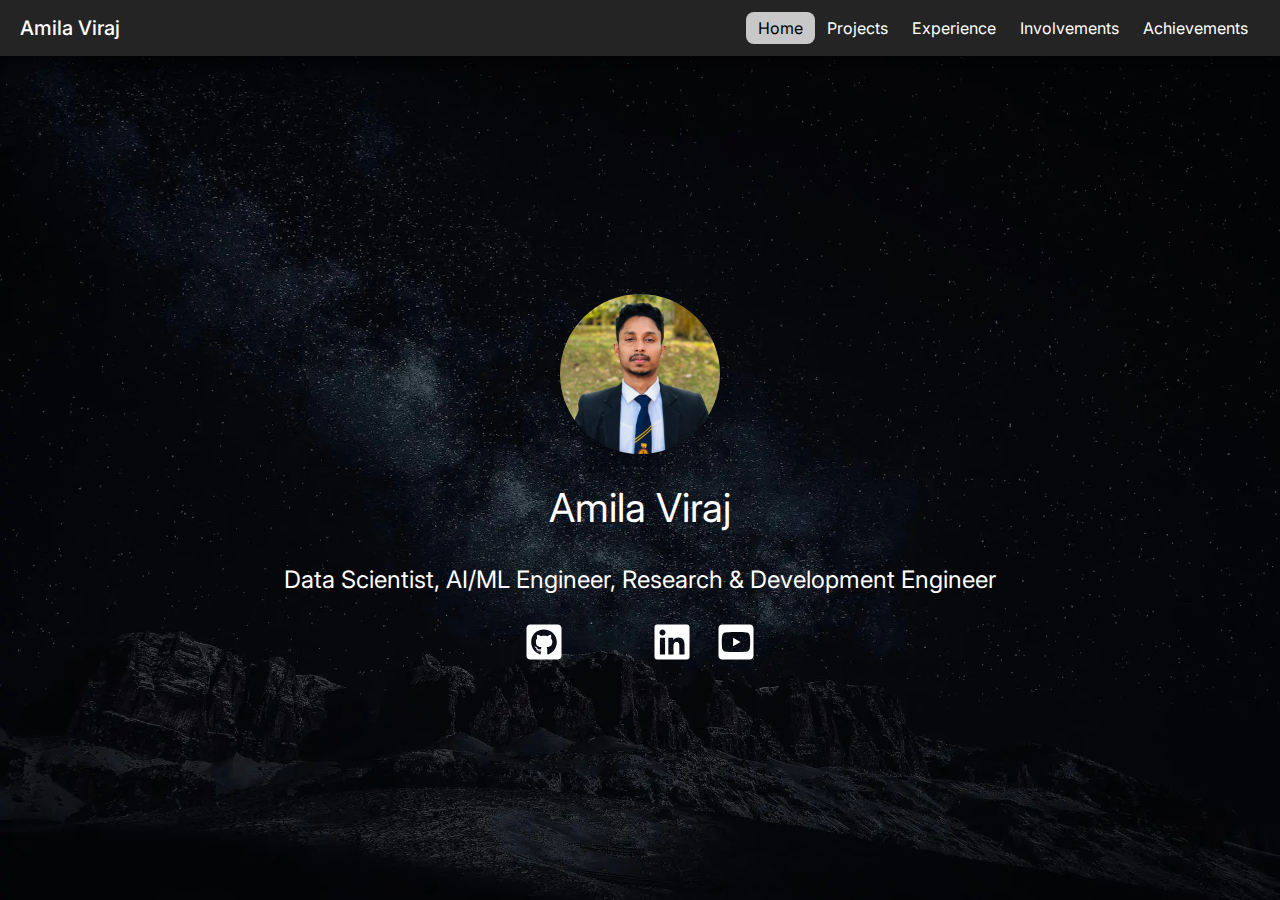
==== commit f9f04900: "updated home page" ====
--- a/index.html
+++ b/index.html
@@ -44,7 +44,7 @@
     />
     <link rel="apple-touch-icon" href="/logo192.png" />
     <link rel="manifest" href="/manifest.json" />
-    <title>Aditya Vikram Singh</title>
+    <title>Amila Viraj</title>
     <script defer="defer" src="/static/js/main.90ce9d5d.js"></script>
     <link href="/static/css/main.d6665fc9.css" rel="stylesheet">
 </head>
